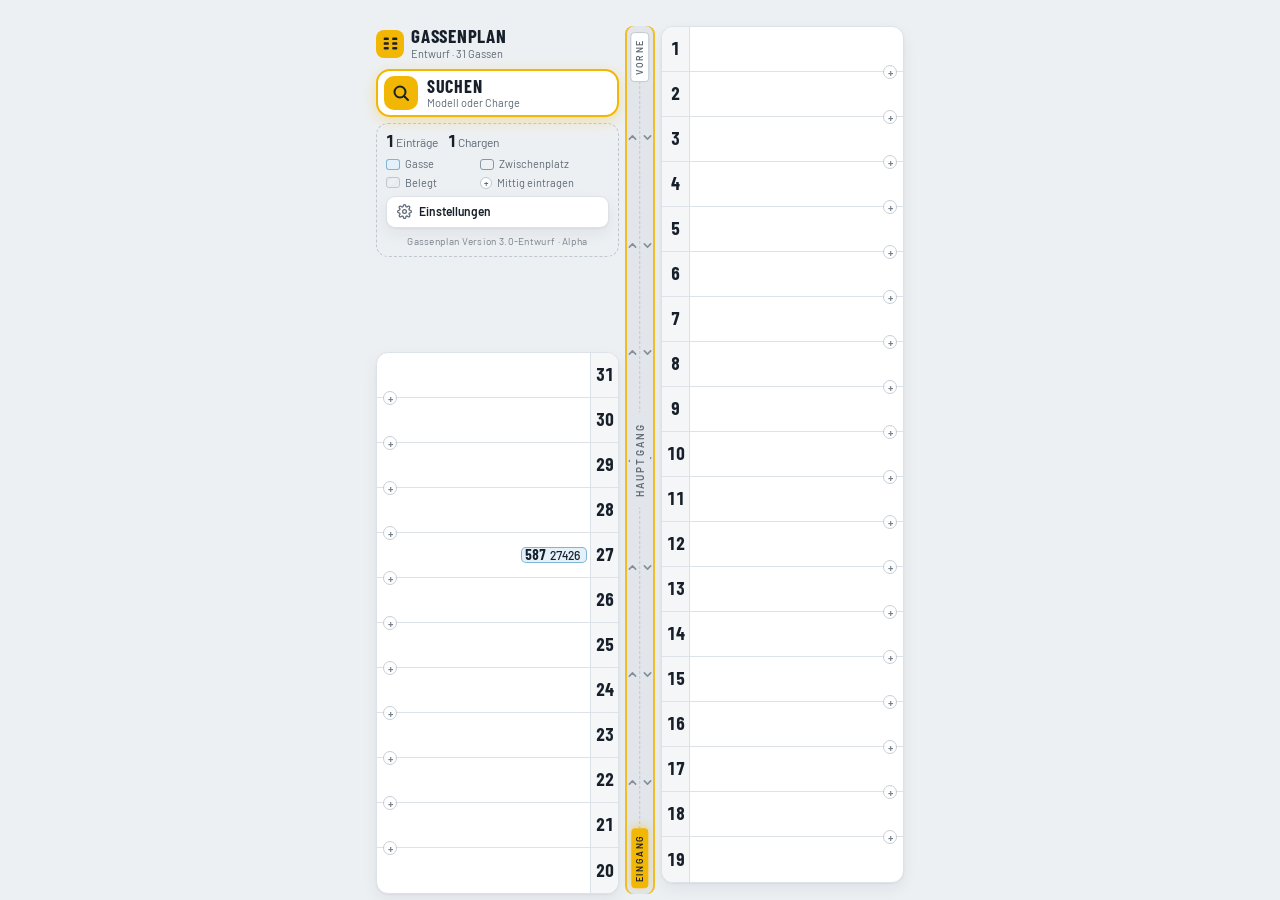
==== entwurf/index.html @ e887c6f7 "Entwurf: große Suchleiste, Einstellungen als Knopf in der Übersicht Co-Authored-By: Claude Opus 5.5 " ====
<!doctype html>
<html lang="de"><head>
<meta charset="utf-8">
<meta name="viewport" content="width=device-width,initial-scale=1,viewport-fit=cover">
<meta name="theme-color" content="#f2b705">
<link rel="manifest" href="manifest.webmanifest">
<link rel="apple-touch-icon" href="icon-180.png">
<link rel="icon" type="image/png" href="icon-192.png">
<meta name="apple-mobile-web-app-capable" content="yes">
<meta name="mobile-web-app-capable" content="yes">
<meta name="apple-mobile-web-app-title" content="Entwurf">
<meta name="apple-mobile-web-app-status-bar-style" content="default">
<style>:root{color-scheme:light;padding-top:env(safe-area-inset-top,0px);padding-bottom:env(safe-area-inset-bottom,0px)}body{margin:0;font:14px/1.4 system-ui,-apple-system,sans-serif}img{max-width:100%}[hidden]{display:none!important}</style>
<title>Gassenplan Entwurf</title>
<style>
@font-face{font-family:'Barlow';font-style:normal;font-weight:400;font-display:swap;src:url([data-uri]) format('woff2');}
@font-face{font-family:'Barlow';font-style:normal;font-weight:500;font-display:swap;src:url([data-uri]) format('woff2');}
@font-face{font-family:'Barlow';font-style:normal;font-weight:600;font-display:swap;src:url([data-uri]) format('woff2');}
@font-face{font-family:'Barlow Condensed';font-style:normal;font-weight:600;font-display:swap;src:url([data-uri]) format('woff2');}
@font-face{font-family:'Barlow Condensed';font-style:normal;font-weight:700;font-display:swap;src:url([data-uri]) format('woff2');}
</style>
<style>
/* Layout: Draufsicht auf die Halle. Vorne oben, hinten (Eingang) unten. Rechts 1–19 von vorne nach hinten,
   links 20–31 von hinten nach vorne, Hauptgang in der Mitte. Feste Kopfleiste mit Live-Status,
   Regale als Karten, Übersicht im freien Bereich vorne links, Details und Einstellungen als Bottom-Sheets. */
:root {
  --bg: #edf0f3;
  --floor: #edf0f3;
  --surface: #ffffff;
  --surface-2: #f4f6f8;
  --line: #dde2e8;
  --line-strong: #bfc7d0;
  --ink: #17202a;
  --muted: #5d6976;
  --mark: #f2b705;
  --mark-ink: #1b2129;
  --mark-soft: #fff4cc;
  --tag: #e8ecf1;
  --aisle: #e2e6eb;
  --seam-bg: #e4f1fa;
  --seam-line: #2f86b8;
  --seam-ink: #ffffff;
  --flash: rgba(47, 134, 184, .16);
  --ok: #2e9d57;
  --danger: #c0392b;
  --scrim: rgba(12, 18, 26, .32);
  --shadow-1: 0 1px 2px rgba(16, 24, 40, .05), 0 6px 16px rgba(16, 24, 40, .06);
  --shadow-2: 0 -12px 40px rgba(16, 24, 40, .18);
  --bar: rgba(255, 255, 255, .86);
  --f-sign: "Barlow Condensed", "Roboto Condensed", "Arial Narrow", system-ui, sans-serif;
  --f-body: "Barlow", system-ui, -apple-system, "Segoe UI", sans-serif;
  --ease: cubic-bezier(.2, .8, .2, 1);
}
@media (prefers-color-scheme: dark) {
  :root:not([data-theme="light"]) {
    --bg: #11151a; --floor: #11151a; --surface: #1b2128; --surface-2: #222a32; --line: #2c343e; --line-strong: #3d4753;
    --ink: #e8ebef; --muted: #9aa5b1; --mark: #f5c22e; --mark-ink: #14181d; --mark-soft: #3a3214;
    --tag: #2a333d; --aisle: #181e24; --seam-bg: #14303e; --seam-line: #4aa3d6; --seam-ink: #0d1820;
    --flash: rgba(74, 163, 214, .22); --ok: #45b86e; --danger: #ef6b5b; --scrim: rgba(0, 0, 0, .5);
    --shadow-1: 0 1px 2px rgba(0, 0, 0, .3), 0 6px 16px rgba(0, 0, 0, .25); --shadow-2: 0 -12px 40px rgba(0, 0, 0, .5);
    --bar: rgba(27, 33, 40, .86); color-scheme: dark;
  }
}
:root[data-theme="dark"] {
  --bg: #11151a; --floor: #11151a; --surface: #1b2128; --surface-2: #222a32; --line: #2c343e; --line-strong: #3d4753;
  --ink: #e8ebef; --muted: #9aa5b1; --mark: #f5c22e; --mark-ink: #14181d; --mark-soft: #3a3214;
  --tag: #2a333d; --aisle: #181e24; --seam-bg: #14303e; --seam-line: #4aa3d6; --seam-ink: #0d1820;
  --flash: rgba(74, 163, 214, .22); --ok: #45b86e; --danger: #ef6b5b; --scrim: rgba(0, 0, 0, .5);
  --shadow-1: 0 1px 2px rgba(0, 0, 0, .3), 0 6px 16px rgba(0, 0, 0, .25); --shadow-2: 0 -12px 40px rgba(0, 0, 0, .5);
  --bar: rgba(27, 33, 40, .86); color-scheme: dark;
}

* { box-sizing: border-box; }
body {
  background: var(--bg);
  color: var(--ink);
  font-family: var(--f-body);
  font-size: 15px;
  -webkit-tap-highlight-color: transparent;
  -webkit-font-smoothing: antialiased;
}
button, input { font: inherit; color: inherit; }
.label {
  font-size: 11px; font-weight: 600; letter-spacing: .1em;
  text-transform: uppercase; color: var(--muted);
}
.hint { margin: 0; color: var(--muted); font-size: 13px; line-height: 1.5; }

/* ---------- Kopfleiste ---------- */
.appbar {
  position: sticky; top: env(safe-area-inset-top, 0px); z-index: 8;
  background: var(--bar);
  -webkit-backdrop-filter: saturate(1.6) blur(14px); backdrop-filter: saturate(1.6) blur(14px);
  border-bottom: 1px solid var(--line);
}
.appbar-in {
  max-width: 560px; margin: 0 auto; padding: 10px 16px;
  display: flex; align-items: center; gap: 10px;
}
.brand { display: flex; align-items: center; gap: 10px; flex: 1; min-width: 0; }
.logo {
  flex: 0 0 auto; width: 34px; height: 34px; border-radius: 9px;
  background: var(--mark); display: grid; place-items: center;
}
.logo svg { display: block; }
.brand h1 {
  margin: 0; font-family: var(--f-sign); font-weight: 700; font-size: 21px;
  letter-spacing: .04em; text-transform: uppercase; line-height: 1;
}
.brand .sub { font-size: 12px; color: var(--muted); margin-top: 2px; }
.syncline {
  display: inline-flex; align-items: center; gap: 6px;
  height: 30px; padding: 0 10px; border-radius: 15px;
  border: 1px solid var(--line); background: var(--surface);
  font-size: 12px; font-weight: 600; color: var(--muted); white-space: nowrap; cursor: pointer;
  max-width: 52vw; overflow: hidden; text-overflow: ellipsis;
}
.syncline::before {
  content: ""; flex: 0 0 auto; width: 8px; height: 8px; border-radius: 50%; background: var(--ok);
  box-shadow: 0 0 0 3px color-mix(in srgb, var(--ok) 22%, transparent);
}
.syncline.bad::before { background: var(--danger); box-shadow: 0 0 0 3px color-mix(in srgb, var(--danger) 22%, transparent); }
.syncline.busy::before { animation: pulse 1s ease-in-out infinite; }
.icon-btn {
  flex: 0 0 auto; width: 38px; height: 38px; border-radius: 19px;
  border: 1px solid var(--line); background: var(--surface);
  display: grid; place-items: center; cursor: pointer;
  transition: background .15s, transform .15s var(--ease);
}
.icon-btn:active { transform: scale(.94); }

/* ---------- Seite ---------- */
.wrap {
  max-width: 560px; margin: 0 auto;
  padding-inline: 16px; padding-block: 14px 48px;
  display: flex; flex-direction: column; gap: 14px;
}
.notice {
  font-size: 13px; color: var(--muted); line-height: 1.45;
  background: var(--surface); border: 1px solid var(--line); border-radius: 12px; padding: 10px 12px;
  box-shadow: var(--shadow-1);
}

/* Suche und Modellfilter */
.finder { display: flex; flex-direction: column; gap: 10px; }
.search {
  display: flex; align-items: center; gap: 10px;
  height: 46px; padding-inline: 14px;
  border: 1px solid var(--line); border-radius: 12px; background: var(--surface);
  box-shadow: var(--shadow-1);
  transition: box-shadow .2s, border-color .2s;
}
.search:focus-within { border-color: var(--mark); box-shadow: 0 0 0 3px color-mix(in srgb, var(--mark) 30%, transparent); }
.search svg { flex: 0 0 auto; color: var(--muted); }
.search input {
  flex: 1; min-width: 0; height: 100%;
  border: 0; background: transparent; outline: none; font-size: 16px;
}
.search input::placeholder { color: var(--muted); }
.search .clear {
  border: 0; background: var(--tag); color: var(--muted); border-radius: 50%;
  width: 24px; height: 24px; cursor: pointer; font-size: 15px; line-height: 1;
}
.chips { display: flex; flex-wrap: wrap; gap: 8px; }
.chips.scroll {
  flex-wrap: nowrap; overflow-x: auto; scrollbar-width: none;
  margin-inline: -16px; padding: 2px 16px 4px; scroll-padding-inline: 16px;
}
.chips.scroll::-webkit-scrollbar { display: none; }
.chip {
  flex: 0 0 auto;
  height: 36px; min-width: 56px; padding-inline: 12px;
  border: 1px solid var(--line); border-radius: 18px; background: var(--surface);
  font-family: var(--f-sign); font-weight: 700; font-size: 17px; letter-spacing: .02em;
  font-variant-numeric: tabular-nums; cursor: pointer;
  transition: background .18s, border-color .18s, color .18s, transform .15s var(--ease);
}
.chip:active { transform: scale(.95); }
.chip[aria-pressed="true"] { background: var(--mark); color: var(--mark-ink); border-color: var(--mark); box-shadow: 0 2px 8px color-mix(in srgb, var(--mark) 45%, transparent); }
.chip.add { font-family: var(--f-body); font-weight: 600; font-size: 14px; color: var(--muted); border-style: dashed; background: transparent; }
.chip:focus-visible, .btn:focus-visible, .g:focus-visible, .icon-btn:focus-visible, .hit:focus-visible, .syncline:focus-visible {
  outline: 2px solid var(--mark); outline-offset: 2px;
}
.newmodel { display: flex; gap: 6px; flex: 0 0 auto; }
.newmodel input {
  width: 110px; height: 36px; padding-inline: 12px;
  border: 1px solid var(--mark); border-radius: 18px; background: var(--surface);
  font-family: var(--f-sign); font-weight: 700; font-size: 17px;
}
.results { display: flex; flex-direction: column; gap: 6px; animation: rise .25s var(--ease) both; }
.results .none { font-size: 14px; color: var(--muted); }
.hit {
  display: flex; align-items: center; gap: 12px; text-align: left;
  min-height: 44px; padding: 6px 12px;
  border: 1px solid var(--line); border-radius: 12px; background: var(--surface); cursor: pointer;
  box-shadow: var(--shadow-1);
}
.hit b {
  flex: 0 0 auto; min-width: 38px; text-align: center; border-radius: 6px; padding: 3px 6px;
  background: var(--mark); color: var(--mark-ink);
  font-family: var(--f-sign); font-size: 18px; font-variant-numeric: tabular-nums;
}
.hit b.half { background: var(--seam-line); color: var(--seam-ink); }
.hit span { min-width: 0; font-size: 14px; overflow-wrap: anywhere; }

/* Hallen-Enden */
.end {
  display: flex; align-items: center; justify-content: center; gap: 10px;
  font-family: var(--f-sign); font-weight: 600; font-size: 13px;
  letter-spacing: .16em; text-transform: uppercase; color: var(--muted);
}
.end::before, .end::after { content: ""; flex: 1; height: 1px; background: var(--line-strong); }
.end .pill {
  display: inline-flex; align-items: center; gap: 6px;
  padding: 4px 12px; border-radius: 999px; border: 1px solid var(--line-strong);
}
.end .door {
  display: inline-flex; align-items: center; gap: 7px;
  color: var(--mark-ink); background: var(--mark);
  padding: 5px 14px; border-radius: 999px; letter-spacing: .14em;
  box-shadow: 0 3px 10px color-mix(in srgb, var(--mark) 40%, transparent);
}

/* ---------- Hallenboden ---------- */
.floor {
  display: grid;
  grid-template-columns: 1fr 30px 1fr;
  grid-template-rows: auto 1fr;
  column-gap: 6px;
  row-gap: 8px;
}
.side-label { font-size: 11px; font-weight: 600; letter-spacing: .1em; text-transform: uppercase; color: var(--muted); padding-inline: 2px; }
.side-label.r { text-align: right; grid-column: 3; }
.side { display: flex; flex-direction: column; min-width: 0; }
.side.left { grid-column: 1; grid-row: 2; }
.side.right { grid-column: 3; grid-row: 2; }
.side.left .rack { margin-top: auto; }

/* Regal: Gassen liegen direkt aneinander */
.rack {
  display: flex; flex-direction: column; min-width: 0;
  background: var(--surface); border: 1px solid var(--line); border-radius: 12px;
  box-shadow: var(--shadow-1);
}

/* Übersicht im freien Bereich vorne links */
.legend {
  display: flex; flex-direction: column; gap: 10px;
  padding: 12px; margin-bottom: 10px;
  border: 1px dashed var(--line-strong); border-radius: 12px;
  color: var(--muted); font-size: 12px;
}
.legend .stats { display: grid; grid-template-columns: 1fr 1fr; gap: 8px; }
.legend .stats div {
  background: var(--surface); border-radius: 10px; padding: 8px 10px; box-shadow: var(--shadow-1);
  display: flex; flex-direction: column; gap: 1px;
}
.legend .stats b { font-family: var(--f-sign); font-size: 24px; line-height: 1; color: var(--ink); font-variant-numeric: tabular-nums; }
.legend ul { list-style: none; margin: 0; padding: 0; display: flex; flex-direction: column; gap: 6px; }
.legend li { display: flex; align-items: center; gap: 8px; line-height: 1.25; }
.legend .k { flex: 0 0 auto; width: 18px; height: 14px; border-radius: 3px; display: grid; place-items: center; font-style: normal; }
.legend .k-gasse { background: var(--surface-2); border: 1px solid var(--line-strong); }
.legend .k-half { background: var(--seam-bg); border: 1px solid var(--seam-line); }
.legend .k-plus { width: 14px; border-radius: 50%; border: 1px solid var(--line-strong); background: var(--surface); font-size: 10px; font-weight: 700; }
.legend p { margin: 0; line-height: 1.4; }

/* Gasse */
.g {
  flex: 0 0 auto;
  display: flex;
  align-items: stretch;
  padding: 0; margin: 0;
  border: 0;
  background: transparent;
  cursor: pointer;
  text-align: left;
  transition: opacity .25s, background-color .2s, box-shadow .2s;
}
.rack > .g { border-bottom: 1px solid var(--line); height: var(--row, 44px); position: relative; }
.rack > .g:last-child { border-bottom: 0; }
.rack > .g:first-child, .rack > .g:first-child .plate { border-top-left-radius: 11px; border-top-right-radius: 11px; }
.rack > .g:last-child, .rack > .g:last-child .plate { border-bottom-left-radius: 11px; border-bottom-right-radius: 11px; }
.side.right .rack > .g .plate { border-top-right-radius: 0 !important; border-bottom-right-radius: 0 !important; }
.side.left .rack > .g .plate { border-top-left-radius: 0 !important; border-bottom-left-radius: 0 !important; }
.rack > .g:active { background: var(--surface-2); }
.side.left .g { flex-direction: row-reverse; }
.g .plate {
  flex: 0 0 28px;
  display: grid; place-items: center;
  font-family: var(--f-sign); font-weight: 700; font-size: 18px;
  font-variant-numeric: tabular-nums; color: var(--ink);
  background: var(--surface-2);
  border-right: 1px solid var(--line);
  transition: background-color .2s, color .2s;
}
.side.left .g .plate { border-right: 0; border-left: 1px solid var(--line); }
.g .bays {
  flex: 1; min-width: 0;
  display: flex; flex-direction: column; justify-content: center;
  padding: var(--pt, 7px) 3px var(--pb, 7px);
}
.g .stack { display: flex; flex-direction: column; align-items: flex-start; gap: 2px; min-width: 0; max-width: 100%; }
.side.left .g .stack { align-items: flex-end; }
.g .t {
  display: block; max-width: 100%; white-space: normal;
  text-align: left; line-height: 16px;
  background: var(--tag); padding: 0 4px; border-radius: 5px;
}
.g .t b { font-family: var(--f-sign); font-weight: 700; font-size: 14px; font-variant-numeric: tabular-nums; margin-right: 4px; white-space: nowrap; display: inline-block; letter-spacing: .01em; }
.g .t .ch { display: inline-block; font-size: 12px; font-weight: 500; white-space: nowrap; margin-right: 3px; font-variant-numeric: tabular-nums; }
.g .t .ch:not(:last-child)::after { content: ","; }
.g .t .ch.none { color: var(--muted); font-style: italic; }
/* „Belegt“: Platz ist besetzt, ohne Modell und Charge */
.g .t.belegt, .g.half:not(.free) .t.belegt, .chip.belegt, .k-belegt {
  background: repeating-linear-gradient(135deg, var(--tag) 0 4px, transparent 4px 8px);
  border: 1px solid var(--line-strong);
}
.g .t.belegt, .g.half:not(.free) .t.belegt {
  font-family: var(--f-sign); font-weight: 700; font-size: 13px; letter-spacing: .08em; text-transform: uppercase;
  color: var(--muted); padding: 0 6px; border-radius: 5px;
}
.chip.belegt { font-family: var(--f-body); font-size: 14px; font-weight: 700; letter-spacing: .04em; color: var(--muted); }
.chip.belegt[aria-pressed="true"] { background: var(--mark); color: var(--mark-ink); border-color: var(--mark); }
.model.belegt .nr { color: var(--muted); letter-spacing: .04em; }

/* Zwischenplatz: sitzt genau auf der Grenze zweier Gassen */
.seam { position: relative; flex: 0 0 0; height: 0; z-index: 3; }
.g.half {
  position: absolute; top: 0; transform: translateY(-50%);
  min-height: 0; margin: 0;
}
.g.half .plate {
  flex: 0 0 auto; border: 0 !important; padding: 0 5px; background: transparent;
  font-family: var(--f-body); font-size: 11px; font-weight: 600; letter-spacing: .02em; color: var(--muted);
}
/* freier Zwischenplatz: dezenter Punkt am Rand */
.g.half.free {
  width: 14px; height: 14px; border-radius: 50%;
  display: grid; place-items: center;
  border: 1px solid var(--line-strong); background: var(--surface);
  opacity: .85;
}
.side.right .g.half.free { right: 6px; }
.side.left .g.half.free { left: 6px; }
.g.half.free::before { content: ""; position: absolute; inset: -8px -12px; }
.g.half.free::after { content: "+"; font-size: 11px; line-height: 1; font-weight: 700; color: var(--muted); }
.g.half.free > * { display: none; }
.g.half.free:active { transform: translateY(-50%) scale(.85); }
/* belegter Zwischenplatz: blaue Leiste im Bereich der Modelle, Schild am äußeren Ende */
.g.half:not(.free) {
  height: auto; min-height: 16px; border-radius: 5px;
  border: 1px solid var(--seam-line); background: var(--seam-bg);
  box-shadow: 0 2px 6px color-mix(in srgb, var(--seam-line) 22%, transparent);
}
.side.right .g.half:not(.free) { left: 31px; right: 3px; flex-direction: row-reverse; }
.side.left .g.half:not(.free) { left: 3px; right: 31px; flex-direction: row; }
.g.half:not(.free) .plate {
  align-self: center; height: 14px; line-height: 14px; margin: 0 2px; padding: 0 4px; border-radius: 3px;
  background: var(--seam-line); color: var(--seam-ink); font-size: 11px; font-weight: 700;
}
.g.half:not(.free) .bays { justify-content: center; padding: 0 3px; }
.g.half:not(.free) .t { background: transparent; padding: 0; line-height: 14px; }

/* Auswahl, Suche */
.rack > .g[aria-pressed="true"] { z-index: 2; box-shadow: inset 0 0 0 2px var(--mark); background: var(--mark-soft); }
.g[aria-pressed="true"] .plate { background: var(--mark); color: var(--mark-ink); }
.g.half[aria-pressed="true"] { border-color: var(--mark); box-shadow: 0 0 0 2px var(--mark); }
.floor.filtering .rack > .g:not(.match), .floor.filtering .g.half:not(.match) { opacity: .3; }
.rack > .g.match .plate { background: var(--mark-soft); }
.g.half.match { border-color: var(--mark); }
.g .t.hl { box-shadow: inset 0 0 0 1.5px var(--mark); }
.g .t .ch.hl { background: var(--mark); color: var(--mark-ink); border-radius: 3px; padding-inline: 2px; }

/* Hauptgang */
.corridor {
  grid-column: 2; grid-row: 1 / span 2;
  position: relative;
  display: grid;
  grid-template-columns: 1fr 1fr;
  background: var(--aisle);
  border-radius: 8px;
  box-shadow: inset 2px 0 0 color-mix(in srgb, var(--mark) 85%, transparent), inset -2px 0 0 color-mix(in srgb, var(--mark) 85%, transparent);
  padding-block: 10px;
}
.corridor::before {
  content: ""; position: absolute; left: 50%; top: 10px; bottom: 10px;
  border-left: 1.5px dashed var(--line-strong); transform: translateX(-.75px);
}
.lane { display: flex; flex-direction: column; justify-content: space-around; align-items: center; }
.lane svg { width: 11px; height: 11px; color: var(--muted); opacity: .7; }
.corridor .name {
  position: absolute; left: 50%; top: 50%;
  transform: translate(-50%, -50%) rotate(-90deg);
  white-space: nowrap;
  font-size: 10px; font-weight: 600; letter-spacing: .22em; text-transform: uppercase;
  color: var(--muted); background: var(--aisle); padding: 3px 10px;
}

/* ---------- Bottom-Sheets ---------- */
.scrim {
  position: fixed; inset: 0; z-index: 9; background: var(--scrim);
  opacity: 0; transition: opacity .28s ease;
}
.scrim.show { opacity: 1; }
.sheet {
  position: fixed; left: 0; right: 0; bottom: 0;
  z-index: 10;
  max-height: 82vh; max-height: 82dvh;
  display: flex; flex-direction: column;
  background: var(--surface);
  border-radius: 20px 20px 0 0;
  box-shadow: var(--shadow-2);
  transform: translateY(105%);
  transition: transform .34s var(--ease);
}
.sheet.show { transform: none; }
.handle { width: 38px; height: 5px; border-radius: 3px; background: var(--line-strong); margin: 8px auto 0; flex: 0 0 auto; }
.sheet-in {
  width: 100%; max-width: 560px; margin: 0 auto; min-height: 0;
  display: flex; flex-direction: column;
}
.sheet-head { display: flex; align-items: center; gap: 14px; padding: 10px 16px 12px; }
.sheet-num {
  flex: 0 0 auto; min-width: 58px; height: 58px; padding-inline: 10px;
  display: grid; place-items: center; border-radius: 14px;
  background: var(--mark); color: var(--mark-ink);
  font-family: var(--f-sign); font-weight: 700; font-size: 34px;
  font-variant-numeric: tabular-nums;
  box-shadow: 0 4px 14px color-mix(in srgb, var(--mark) 40%, transparent);
}
.sheet-num.half { background: var(--seam-line); color: var(--seam-ink); font-size: 26px; box-shadow: 0 4px 14px color-mix(in srgb, var(--seam-line) 35%, transparent); }
.sheet-title { flex: 1; min-width: 0; }
.sheet-title h2 {
  margin: 3px 0 0; font-family: var(--f-sign); font-weight: 700;
  font-size: 23px; line-height: 1.1; text-wrap: balance; letter-spacing: .01em;
}
.sheet-body {
  flex: 1; min-height: 0; overflow-y: auto; overscroll-behavior: contain;
  padding: 2px 16px 14px; display: flex; flex-direction: column; gap: 12px;
}
.sheet-foot {
  padding: 10px 16px calc(14px + env(safe-area-inset-bottom, 0px));
  border-top: 1px solid var(--line);
  display: grid; grid-template-columns: 1fr 1fr; gap: 8px;
}
.empty {
  border: 1px dashed var(--line-strong); border-radius: 12px;
  padding: 14px; color: var(--muted); font-size: 14px; line-height: 1.45; text-align: center;
}
.model {
  background: var(--surface-2); border-radius: 14px; padding: 12px;
  display: flex; flex-direction: column; gap: 10px;
  animation: rise .3s var(--ease) both;
}
.model-head { display: flex; align-items: center; justify-content: space-between; gap: 8px; }
.model-head .nr { font-family: var(--f-sign); font-weight: 700; font-size: 26px; line-height: 1; font-variant-numeric: tabular-nums; }
.model-head .nr small { font-family: var(--f-body); font-weight: 600; font-size: 11px; letter-spacing: .1em; text-transform: uppercase; color: var(--muted); margin-right: 6px; }
.linkbtn {
  border: 0; background: transparent; color: var(--muted); cursor: pointer;
  font-size: 13px; font-weight: 600; padding: 6px 4px;
  transition: color .15s;
}
.linkbtn.armed { color: var(--danger); }
.chargen { display: flex; flex-wrap: wrap; gap: 6px; }
.charge {
  display: inline-flex; align-items: center; gap: 6px;
  min-height: 34px; padding: 4px 12px; border-radius: 9px;
  border: 1px solid var(--line); background: var(--surface);
  font-size: 15px; font-weight: 600; cursor: pointer; overflow-wrap: anywhere; text-align: left;
  font-variant-numeric: tabular-nums;
  transition: border-color .15s, color .15s, background .15s;
}
.charge.armed { border-color: var(--danger); color: var(--danger); background: color-mix(in srgb, var(--danger) 8%, var(--surface)); }
.chargen .none { font-size: 13px; color: var(--muted); }
.addrow { display: flex; gap: 6px; }
.addrow input {
  flex: 1; min-width: 0; height: 42px; padding-inline: 12px;
  border: 1px solid var(--line); border-radius: 10px; background: var(--surface); font-size: 16px;
  transition: border-color .15s, box-shadow .15s;
}
.addrow input:focus { outline: none; border-color: var(--mark); box-shadow: 0 0 0 3px color-mix(in srgb, var(--mark) 30%, transparent); }
.btn {
  height: 42px; padding-inline: 16px; border-radius: 10px;
  border: 1px solid var(--line); background: var(--surface-2);
  font-weight: 600; font-size: 15px; cursor: pointer;
  display: inline-flex; align-items: center; justify-content: center; gap: 6px;
  transition: transform .15s var(--ease), background .15s, box-shadow .15s;
}
.btn:active { transform: scale(.97); }
.btn.primary { background: var(--mark); color: var(--mark-ink); border-color: var(--mark); box-shadow: 0 2px 8px color-mix(in srgb, var(--mark) 35%, transparent); }
.btn:disabled { opacity: .4; cursor: default; transform: none; }
.btn b { font-family: var(--f-sign); font-size: 19px; font-variant-numeric: tabular-nums; }
.place { display: flex; flex-direction: column; gap: 8px; }
.place .chip { font-size: 16px; }
.help { display: flex; flex-direction: column; gap: 8px; }
.help ul { margin: 0; padding-left: 18px; color: var(--muted); font-size: 14px; line-height: 1.5; }

.toast {
  position: fixed; left: 50%; top: calc(66px + env(safe-area-inset-top, 0px)); z-index: 20;
  transform: translateX(-50%); max-width: calc(100% - 32px);
  background: var(--ink); color: var(--bg); padding: 9px 16px; border-radius: 12px; font-size: 14px; font-weight: 500;
  box-shadow: 0 8px 24px rgba(0, 0, 0, .25);
  animation: drop .3s var(--ease) both;
}

/* ---------- Startbild mit Version ---------- */
.splash {
  position: fixed; inset: 0; z-index: 50;
  display: grid; place-items: center; align-content: center; gap: 14px;
  background: var(--bg);
  animation: splash-out .5s ease 1.3s forwards;
  pointer-events: none;
}
.splash .logo { width: 64px; height: 64px; border-radius: 18px; box-shadow: 0 8px 24px color-mix(in srgb, var(--mark) 45%, transparent); animation: rise .6s var(--ease) both; }
.splash .logo svg { width: 36px; height: 36px; }
.splash .name { font-family: var(--f-sign); font-weight: 700; font-size: 30px; letter-spacing: .08em; text-transform: uppercase; animation: rise .6s var(--ease) .1s both; }
.splash .ver { font-size: 12px; font-weight: 600; letter-spacing: .08em; color: var(--muted); animation: fade .6s ease .3s both; }
.splash .ver b { color: var(--seam-line); }
.splash .dev { margin-top: 18px; font-size: 12px; color: var(--muted); letter-spacing: .04em; animation: fade .6s ease .45s both; }
@keyframes splash-out { to { opacity: 0; visibility: hidden; } }
.version { text-align: center; font-size: 11px; color: var(--muted); opacity: .75; letter-spacing: .04em; }

/* ---------- Was ist neu ---------- */
.news {
  position: fixed; inset: 0; z-index: 40;
  display: grid; place-items: center; padding: 20px 16px calc(20px + env(safe-area-inset-bottom, 0px));
  background: var(--scrim);
  animation: fade .3s ease both;
}
.news-card {
  position: relative; width: 100%; max-width: 420px; max-height: 100%; overflow-y: auto;
  background: var(--surface); border-radius: 20px; box-shadow: var(--shadow-2);
  padding: 20px 18px 18px; display: flex; flex-direction: column; gap: 14px;
  animation: rise .45s var(--ease) .05s both;
}
.news-card .icon-btn { position: absolute; top: 12px; right: 12px; }
.news-head { display: flex; align-items: center; gap: 12px; padding-right: 44px; }
.news-head .logo { width: 44px; height: 44px; border-radius: 12px; }
.news-head h2 { margin: 2px 0 0; font-family: var(--f-sign); font-weight: 700; font-size: 26px; line-height: 1; letter-spacing: .02em; }
.news-head .from { font-size: 13px; color: var(--muted); margin-top: 4px; }
.news ul { list-style: none; margin: 0; padding: 0; display: flex; flex-direction: column; gap: 10px; }
.news li { display: grid; grid-template-columns: 26px 1fr; gap: 10px; align-items: start; font-size: 15px; line-height: 1.45; }
.news li::before {
  content: "✓"; width: 26px; height: 26px; border-radius: 8px; display: grid; place-items: center;
  background: var(--mark-soft); color: var(--ink); font-weight: 700; font-size: 14px;
}
.news li b { display: block; font-weight: 600; }
.news li span { color: var(--muted); font-size: 14px; }
.news .btn { width: 100%; }

/* ---------- Entwurf: alles auf einer Bildschirmseite ---------- */
html { height: 100%; box-sizing: border-box; }
body { height: 100%; overflow: hidden; display: flex; flex-direction: column; overscroll-behavior: none; }
/* Kopfleiste sitzt in der freien Ecke links oben (dort ist links neben Gasse 1–7 Platz) */
.appbar.corner { position: static; background: none; -webkit-backdrop-filter: none; backdrop-filter: none; border: 0; flex: 0 0 auto; margin-bottom: 6px; }
.corner .appbar-in {
  padding: 0; display: grid; grid-template-columns: minmax(0, 1fr); align-items: center; gap: 8px 6px;
  grid-template-areas: "brand" "search";
}
.corner .brand { grid-area: brand; gap: 7px; min-width: 0; }
.corner .brand .logo { width: 28px; height: 28px; border-radius: 8px; }
.corner .brand .logo svg { width: 17px; height: 17px; }
.corner .brand h1 { font-size: 19px; }
.corner .brand .sub { font-size: 11px; margin-top: 1px; }
.bar-tools { display: contents; }
.corner .filter-pill, .corner .syncline { grid-column: 1 / -1; }
/* Suche: kräftige Leiste über die ganze Spalte */
.search-btn {
  grid-area: search; min-width: 0; height: 48px; padding: 0 12px 0 6px; border-radius: 14px; cursor: pointer;
  display: flex; align-items: center; gap: 9px; text-align: left;
  border: 2px solid var(--mark); background: var(--surface); color: var(--ink); font: inherit;
  box-shadow: 0 4px 14px color-mix(in srgb, var(--mark) 30%, transparent);
  transition: transform .15s var(--ease), box-shadow .15s;
}
.search-btn:active { transform: scale(.97); box-shadow: 0 1px 4px color-mix(in srgb, var(--mark) 30%, transparent); }
.search-btn .ico { flex: 0 0 auto; width: 34px; height: 34px; border-radius: 10px; background: var(--mark); color: var(--mark-ink); display: grid; place-items: center; }
.search-btn .lbl { display: flex; flex-direction: column; min-width: 0; line-height: 1.1; }
.search-btn .lbl b { font-family: var(--f-sign); font-weight: 700; font-size: 18px; letter-spacing: .04em; text-transform: uppercase; }
.search-btn .lbl small { font-size: 11px; color: var(--muted); white-space: nowrap; overflow: hidden; text-overflow: ellipsis; }
.set-btn {
  display: flex; align-items: center; gap: 7px; width: 100%; height: 32px; padding: 0 10px; border-radius: 9px; cursor: pointer;
  border: 1px solid var(--line); background: var(--surface); color: var(--ink); font: inherit; font-size: 12px; font-weight: 600;
  box-shadow: var(--shadow-1); transition: transform .15s var(--ease);
}
.set-btn:active { transform: scale(.97); }
.set-btn svg { flex: 0 0 auto; color: var(--muted); }
.corner .syncline { height: 26px; padding: 0 9px; font-size: 11px; max-width: none; align-self: flex-start; }
.filter-pill {
  height: 28px; padding: 0 10px; border-radius: 14px; border: 0; cursor: pointer;
  background: var(--mark); color: var(--mark-ink); font-family: var(--f-sign); font-weight: 700; font-size: 15px;
  white-space: normal; text-align: left; line-height: 1.15; padding-block: 5px; height: auto; min-height: 28px;
  animation: pop .35s var(--ease) both;
}
/* oben Abstand: iOS zeichnet unter der Statusleiste einen Unschärfe-Streifen */
.wrap { flex: 1 1 auto; min-height: 0; width: 100%; padding-block: 26px 6px; gap: 0; }
.floor {
  flex: 1 1 auto; min-height: 0; grid-template-rows: 1fr;
  transform: translateY(var(--shift, 0px)) scale(var(--fit, 1)); transform-origin: top center;
  transition: transform .35s var(--ease);
}
.side.left, .side.right, .corridor { grid-row: 1; min-height: 0; }
.legend { flex: 0 1 auto; min-height: 0; overflow: hidden; gap: 6px; padding: 8px 9px; margin-bottom: 8px; font-size: 11px; }
.legend .stats { display: flex; gap: 10px; }
.legend .stats div { display: block; padding: 0; background: none; box-shadow: none; font-size: 12px; }
.legend .stats b { font-size: 17px; }
.legend ul { display: grid; grid-template-columns: auto auto; gap: 5px 8px; }
.legend li { gap: 5px; }
.legend .k { width: 14px; height: 11px; }
.legend .k-plus { width: 12px; height: 12px; font-size: 9px; }
.legend .version { font-size: 10px; letter-spacing: .03em; opacity: .8; }
/* Vorne und Eingang als Kappen am Hauptgang statt eigener Zeilen */
.corridor { padding-block: 58px; }
.corridor .cap {
  position: absolute; left: 50%; transform: translateX(-50%) rotate(180deg); writing-mode: vertical-rl;
  font-size: 9px; font-weight: 700; letter-spacing: .18em; text-transform: uppercase; white-space: nowrap;
  padding: 6px 2px; border-radius: 4px;
}
.corridor .cap-top { top: 6px; color: var(--muted); border: 1px solid var(--line-strong); background: var(--surface); }
.corridor .cap-door { bottom: 6px; color: var(--mark-ink); background: var(--mark); box-shadow: 0 2px 8px color-mix(in srgb, var(--mark) 45%, transparent); }
/* kompaktere Einträge, damit 19 Gassen auf den Bildschirm passen */
.g .t { line-height: 15px; }
.g.half:not(.free) { min-height: 15px; }
.g.half:not(.free) .t { line-height: 13px; }
/* Farben: normale Einträge blau, Zwischenplätze grau */
:root { --half-bg: #eef1f4; --half-line: #8b97a4; --half-ink: #ffffff; }
@media (prefers-color-scheme: dark) { :root:not([data-theme="light"]) { --half-bg: #262e37; --half-line: #75818f; --half-ink: #11151a; } }
:root[data-theme="dark"] { --half-bg: #262e37; --half-line: #75818f; --half-ink: #11151a; }
.rack > .g .t:not(.belegt) { background: var(--seam-bg); box-shadow: inset 0 0 0 1px color-mix(in srgb, var(--seam-line) 55%, transparent); }
.rack > .g .t.hl { box-shadow: inset 0 0 0 1.5px var(--mark); }
.g.half:not(.free) { border-color: var(--half-line); background: var(--half-bg); box-shadow: 0 2px 6px rgba(16, 24, 40, .12); }
.g.half:not(.free) .plate { background: var(--half-line); color: var(--half-ink); }
.g.half[aria-pressed="true"] { border-color: var(--mark); box-shadow: 0 0 0 2px var(--mark); }
.g.half[aria-pressed="true"] .plate { background: var(--mark); color: var(--mark-ink); }
.legend .k-half { background: var(--half-bg); border-color: var(--half-line); }
.legend .k-gasse { background: var(--seam-bg); border-color: color-mix(in srgb, var(--seam-line) 55%, transparent); }
.hit b.half, .sheet-num.half { background: var(--half-line); color: var(--half-ink); box-shadow: none; }
/* Suche als Ausklapp-Feld unter der Kopfleiste */
.search-scrim { position: fixed; inset: 0; z-index: 7; background: var(--scrim); animation: fade .25s ease both; }
.search-panel {
  position: fixed; left: 0; right: 0; top: 0; padding-top: env(safe-area-inset-top, 0px); z-index: 8;
  background: var(--surface); border-bottom: 1px solid var(--line); box-shadow: 0 14px 30px rgba(16, 24, 40, .14);
  max-height: 72vh; max-height: 72dvh; overflow-y: auto; overscroll-behavior: contain;
  animation: drop-panel .3s var(--ease) both;
}
@keyframes drop-panel { from { opacity: 0; transform: translateY(-12px); } }
.search-panel-in { max-width: 560px; margin: 0 auto; padding: 12px 16px 14px; display: flex; flex-direction: column; gap: 10px; }
.search-panel .finder { gap: 10px; }
.search-panel #search-done { align-self: stretch; }

/* ---------- Bewegung ---------- */
@keyframes rise { from { opacity: 0; transform: translateY(8px); } }
@keyframes fade { from { opacity: 0; } }
@keyframes drop { from { opacity: 0; transform: translate(-50%, -10px); } }
@keyframes pop { 0% { transform: scale(.7); opacity: 0; } 60% { transform: scale(1.06); opacity: 1; } 100% { transform: none; } }
@keyframes flash { from { background-color: var(--flash); } }
@keyframes glow { from { box-shadow: 0 0 0 6px color-mix(in srgb, var(--seam-line) 40%, transparent); } }
@keyframes pulse { 50% { transform: scale(.6); opacity: .5; } }
body.intro .rack > .g { animation: rise .45s var(--ease) both; animation-delay: calc(var(--i, 0) * 18ms); }
body.intro .seam > .g, body.intro .legend { animation: fade .5s ease both; animation-delay: .25s; }
.g .t.pop { animation: pop .45s var(--ease) both; }
.rack > .g.flash { animation: flash 1.4s ease-out; }
.g.half.flash { animation: glow 1.4s ease-out; }

.offline, .sync { display: flex; flex-direction: column; gap: 8px; background: var(--surface-2); border-radius: 14px; padding: 12px; }
.offline p, .sync p { margin: 0; }
.offline #stand, .sync #sync-status { font-size: 14px; line-height: 1.45; }
.sync .row { display: flex; flex-wrap: wrap; align-items: center; gap: 8px; }
.notice .row { display: flex; flex-wrap: wrap; gap: 6px; margin-top: 8px; }
.admin { display: flex; flex-direction: column; gap: 8px; background: var(--surface-2); border-radius: 14px; padding: 12px; }
.admin p { margin: 0; font-size: 14px; line-height: 1.45; }
.admin .row { display: flex; flex-wrap: wrap; gap: 12px; }
.admin-form { display: flex; flex-direction: column; gap: 6px; }
.admin-form input, .admin-change input { height: 42px; padding-inline: 12px; border: 1px solid var(--line); border-radius: 10px; background: var(--surface); font-size: 16px; min-width: 0; }
.admin-form input:focus, .admin-change input:focus { outline: none; border-color: var(--mark); box-shadow: 0 0 0 3px color-mix(in srgb, var(--mark) 30%, transparent); }
#admin-view { display: flex; flex-direction: column; gap: 8px; }
#admin-view[hidden] { display: none; }
.log { display: flex; flex-direction: column; background: var(--surface); border-radius: 10px; border: 1px solid var(--line); max-height: 46vh; overflow-y: auto; }
.log-day { position: sticky; top: 0; background: var(--surface-2); font-size: 11px; font-weight: 700; letter-spacing: .08em; text-transform: uppercase; color: var(--muted); padding: 6px 10px; border-bottom: 1px solid var(--line); }
.log-row { display: grid; grid-template-columns: 44px 1fr; gap: 8px; padding: 7px 10px; border-bottom: 1px solid var(--line); font-size: 14px; line-height: 1.35; }
.log-row:last-child { border-bottom: 0; }
.log-row time { color: var(--muted); font-variant-numeric: tabular-nums; font-size: 13px; }
#admin-versions .log-row { grid-template-columns: 84px 1fr; }
.admin-change summary { cursor: pointer; font-size: 13px; font-weight: 600; color: var(--muted); padding: 4px 0; }
.admin-change .addrow { margin-top: 6px; }

@media (prefers-reduced-motion: reduce) {
  *, *::before, *::after { animation: none !important; transition: none !important; }
  .splash { display: none; }
}
</style>

</head><body><div class="splash" id="splash" aria-hidden="true">
  <span class="logo">
    <svg width="20" height="20" viewBox="0 0 20 20"><g fill="#1b2129"><rect x="2" y="3" width="6" height="3" rx="1"></rect><rect x="2" y="8.5" width="6" height="3" rx="1"></rect><rect x="2" y="14" width="6" height="3" rx="1"></rect><rect x="12" y="3" width="6" height="3" rx="1"></rect><rect x="12" y="8.5" width="6" height="3" rx="1"></rect><rect x="12" y="14" width="6" height="3" rx="1"></rect></g></svg>
  </span>
  <div class="name">Gassenplan</div>
  <div class="ver"><span class="app-version">Version 2.7</span> · <b>Alpha</b></div>
  <div class="dev">Entwickelt von Kadir Atak</div>
</div>

<script type="application/json" id="seed">{"stamp":1791780392802,"models":{"587":{"nr":"587","pos":7},"588":{"nr":"588","pos":8},"793":{"nr":"793","pos":3},"794":{"nr":"794","pos":4},"854":{"nr":"854","pos":1},"855":{"nr":"855","pos":2},"091":{"nr":"091","pos":5},"092":{"nr":"092","pos":6}},"belegung":{"g27_587":{"gasse":27,"modell":"587","chargen":["27426"],"ts":1791780392802}}}</script>


<div class="wrap">
  <div class="notice" id="notice" hidden=""></div>


  <!--plan--><div class="floor" id="floor" data-fit="1.000" style="--row: 42px; --fit: 1.000;">
    <div class="corridor" aria-hidden="true">
      <div class="lane" id="lane-l"><svg viewBox="0 0 14 14" fill="none" stroke="currentColor" stroke-width="2" stroke-linecap="round" stroke-linejoin="round"><path d="M3 9l4-4 4 4"></path></svg><svg viewBox="0 0 14 14" fill="none" stroke="currentColor" stroke-width="2" stroke-linecap="round" stroke-linejoin="round"><path d="M3 9l4-4 4 4"></path></svg><svg viewBox="0 0 14 14" fill="none" stroke="currentColor" stroke-width="2" stroke-linecap="round" stroke-linejoin="round"><path d="M3 9l4-4 4 4"></path></svg><svg viewBox="0 0 14 14" fill="none" stroke="currentColor" stroke-width="2" stroke-linecap="round" stroke-linejoin="round"><path d="M3 9l4-4 4 4"></path></svg><svg viewBox="0 0 14 14" fill="none" stroke="currentColor" stroke-width="2" stroke-linecap="round" stroke-linejoin="round"><path d="M3 9l4-4 4 4"></path></svg><svg viewBox="0 0 14 14" fill="none" stroke="currentColor" stroke-width="2" stroke-linecap="round" stroke-linejoin="round"><path d="M3 9l4-4 4 4"></path></svg><svg viewBox="0 0 14 14" fill="none" stroke="currentColor" stroke-width="2" stroke-linecap="round" stroke-linejoin="round"><path d="M3 9l4-4 4 4"></path></svg></div>
      <div class="lane" id="lane-r"><svg viewBox="0 0 14 14" fill="none" stroke="currentColor" stroke-width="2" stroke-linecap="round" stroke-linejoin="round"><path d="M3 5l4 4 4-4"></path></svg><svg viewBox="0 0 14 14" fill="none" stroke="currentColor" stroke-width="2" stroke-linecap="round" stroke-linejoin="round"><path d="M3 5l4 4 4-4"></path></svg><svg viewBox="0 0 14 14" fill="none" stroke="currentColor" stroke-width="2" stroke-linecap="round" stroke-linejoin="round"><path d="M3 5l4 4 4-4"></path></svg><svg viewBox="0 0 14 14" fill="none" stroke="currentColor" stroke-width="2" stroke-linecap="round" stroke-linejoin="round"><path d="M3 5l4 4 4-4"></path></svg><svg viewBox="0 0 14 14" fill="none" stroke="currentColor" stroke-width="2" stroke-linecap="round" stroke-linejoin="round"><path d="M3 5l4 4 4-4"></path></svg><svg viewBox="0 0 14 14" fill="none" stroke="currentColor" stroke-width="2" stroke-linecap="round" stroke-linejoin="round"><path d="M3 5l4 4 4-4"></path></svg><svg viewBox="0 0 14 14" fill="none" stroke="currentColor" stroke-width="2" stroke-linecap="round" stroke-linejoin="round"><path d="M3 5l4 4 4-4"></path></svg></div>
      <span class="name">Hauptgang</span>
      <span class="cap cap-top">Vorne</span>
      <span class="cap cap-door">Eingang</span>
    </div>
    <div class="side left">
      <header class="appbar corner">
        <div class="appbar-in">
          <div class="brand">
            <span class="logo" aria-hidden="true">
              <svg width="20" height="20" viewBox="0 0 20 20"><g fill="#1b2129"><rect x="2" y="3" width="6" height="3" rx="1"></rect><rect x="2" y="8.5" width="6" height="3" rx="1"></rect><rect x="2" y="14" width="6" height="3" rx="1"></rect><rect x="12" y="3" width="6" height="3" rx="1"></rect><rect x="12" y="8.5" width="6" height="3" rx="1"></rect><rect x="12" y="14" width="6" height="3" rx="1"></rect></g></svg>
            </span>
            <div>
              <h1>Gassenplan</h1>
              <div class="sub">Entwurf · 31 Gassen</div>
            </div>
          </div>
          <div class="bar-tools">
          <button class="search-btn" id="open-search" type="button" aria-label="Suchen">
            <span class="ico"><svg width="18" height="18" viewBox="0 0 18 18" fill="none" stroke="currentColor" stroke-width="2" stroke-linecap="round"><circle cx="8" cy="8" r="5.5"></circle><path d="M12.5 12.5L16 16"></path></svg></span>
            <span class="lbl"><b>Suchen</b><small>Modell oder Charge</small></span>
          </button>
          </div>
          <button class="filter-pill" id="filter-pill" type="button" hidden=""></button>
          <button class="syncline" id="syncline" type="button" hidden="" title="Nicht verbunden. Jedes Handy hat seinen eigenen Stand."></button>
        </div>
      </header>
      <div class="legend" id="legend">
        <div class="stats">
          <div><b id="st-entries">1</b> Einträge</div>
          <div><b id="st-chargen">1</b> Chargen</div>
        </div>
        <ul>
          <li><i class="k k-gasse"></i>Gasse</li>
          <li><i class="k k-half"></i>Zwischenplatz</li>
          <li><i class="k k-belegt"></i>Belegt</li>
          <li><i class="k k-plus">+</i>Mittig eintragen</li>
        </ul>
        <button class="set-btn" id="open-settings" type="button" aria-label="Einstellungen und Hilfe"><svg width="15" height="15" viewBox="0 0 24 24" fill="none" stroke="currentColor" stroke-width="2" stroke-linecap="round" stroke-linejoin="round"><circle cx="12" cy="12" r="3"></circle><path d="M19.4 15a1.7 1.7 0 0 0 .3 1.8l.1.1a2 2 0 1 1-2.8 2.8l-.1-.1a1.7 1.7 0 0 0-1.8-.3 1.7 1.7 0 0 0-1 1.5V21a2 2 0 1 1-4 0v-.1a1.7 1.7 0 0 0-1.1-1.5 1.7 1.7 0 0 0-1.8.3l-.1.1a2 2 0 1 1-2.8-2.8l.1-.1a1.7 1.7 0 0 0 .3-1.8 1.7 1.7 0 0 0-1.5-1H3a2 2 0 1 1 0-4h.1a1.7 1.7 0 0 0 1.5-1.1 1.7 1.7 0 0 0-.3-1.8l-.1-.1a2 2 0 1 1 2.8-2.8l.1.1a1.7 1.7 0 0 0 1.8.3H9a1.7 1.7 0 0 0 1-1.5V3a2 2 0 1 1 4 0v.1a1.7 1.7 0 0 0 1 1.5 1.7 1.7 0 0 0 1.8-.3l.1-.1a2 2 0 1 1 2.8 2.8l-.1.1a1.7 1.7 0 0 0-.3 1.8V9a1.7 1.7 0 0 0 1.5 1H21a2 2 0 1 1 0 4h-.1a1.7 1.7 0 0 0-1.5 1z"></path></svg><span>Einstellungen</span></button>
        <div class="version">Gassenplan <span class="app-version">Version 3.0-Entwurf</span> · Alpha</div>
      </div>
      <div class="rack" id="left" role="group" aria-label="Linke Seite"><button type="button" class="g" aria-pressed="false" aria-label="Gasse 31, leer" style="--i: 1; --pt: 2px; --pb: 2px;"><span class="plate">31</span><span class="bays"><span class="stack"></span></span></button><div class="seam"><button type="button" class="g half free" aria-pressed="false" aria-label="Zwischen Gasse 30 und 31, leer"><span class="plate">30/31</span><span class="bays"><span class="stack"></span></span></button></div><button type="button" class="g" aria-pressed="false" aria-label="Gasse 30, leer" style="--i: 2; --pt: 2px; --pb: 2px;"><span class="plate">30</span><span class="bays"><span class="stack"></span></span></button><div class="seam"><button type="button" class="g half free" aria-pressed="false" aria-label="Zwischen Gasse 29 und 30, leer"><span class="plate">29/30</span><span class="bays"><span class="stack"></span></span></button></div><button type="button" class="g" aria-pressed="false" aria-label="Gasse 29, leer" style="--i: 3; --pt: 2px; --pb: 2px;"><span class="plate">29</span><span class="bays"><span class="stack"></span></span></button><div class="seam"><button type="button" class="g half free" aria-pressed="false" aria-label="Zwischen Gasse 28 und 29, leer"><span class="plate">28/29</span><span class="bays"><span class="stack"></span></span></button></div><button type="button" class="g" aria-pressed="false" aria-label="Gasse 28, leer" style="--i: 4; --pt: 2px; --pb: 2px;"><span class="plate">28</span><span class="bays"><span class="stack"></span></span></button><div class="seam"><button type="button" class="g half free" aria-pressed="false" aria-label="Zwischen Gasse 27 und 28, leer"><span class="plate">27/28</span><span class="bays"><span class="stack"></span></span></button></div><button type="button" class="g flash" aria-pressed="false" aria-label="Gasse 27, Modell 587 Charge 27426" style="--i: 5; --pt: 2px; --pb: 2px;"><span class="plate">27</span><span class="bays"><span class="stack"><span class="t pop"><b>587</b><span class="ch">27426</span></span></span></span></button><div class="seam"><button type="button" class="g half free" aria-pressed="false" aria-label="Zwischen Gasse 26 und 27, leer"><span class="plate">26/27</span><span class="bays"><span class="stack"></span></span></button></div><button type="button" class="g" aria-pressed="false" aria-label="Gasse 26, leer" style="--i: 6; --pt: 2px; --pb: 2px;"><span class="plate">26</span><span class="bays"><span class="stack"></span></span></button><div class="seam"><button type="button" class="g half free" aria-pressed="false" aria-label="Zwischen Gasse 25 und 26, leer"><span class="plate">25/26</span><span class="bays"><span class="stack"></span></span></button></div><button type="button" class="g" aria-pressed="false" aria-label="Gasse 25, leer" style="--i: 7; --pt: 2px; --pb: 2px;"><span class="plate">25</span><span class="bays"><span class="stack"></span></span></button><div class="seam"><button type="button" class="g half free" aria-pressed="false" aria-label="Zwischen Gasse 24 und 25, leer"><span class="plate">24/25</span><span class="bays"><span class="stack"></span></span></button></div><button type="button" class="g" aria-pressed="false" aria-label="Gasse 24, leer" style="--i: 8; --pt: 2px; --pb: 2px;"><span class="plate">24</span><span class="bays"><span class="stack"></span></span></button><div class="seam"><button type="button" class="g half free" aria-pressed="false" aria-label="Zwischen Gasse 23 und 24, leer"><span class="plate">23/24</span><span class="bays"><span class="stack"></span></span></button></div><button type="button" class="g" aria-pressed="false" aria-label="Gasse 23, leer" style="--i: 9; --pt: 2px; --pb: 2px;"><span class="plate">23</span><span class="bays"><span class="stack"></span></span></button><div class="seam"><button type="button" class="g half free" aria-pressed="false" aria-label="Zwischen Gasse 22 und 23, leer"><span class="plate">22/23</span><span class="bays"><span class="stack"></span></span></button></div><button type="button" class="g" aria-pressed="false" aria-label="Gasse 22, leer" style="--i: 10; --pt: 2px; --pb: 2px;"><span class="plate">22</span><span class="bays"><span class="stack"></span></span></button><div class="seam"><button type="button" class="g half free" aria-pressed="false" aria-label="Zwischen Gasse 21 und 22, leer"><span class="plate">21/22</span><span class="bays"><span class="stack"></span></span></button></div><button type="button" class="g" aria-pressed="false" aria-label="Gasse 21, leer" style="--i: 11; --pt: 2px; --pb: 2px;"><span class="plate">21</span><span class="bays"><span class="stack"></span></span></button><div class="seam"><button type="button" class="g half free" aria-pressed="false" aria-label="Zwischen Gasse 20 und 21, leer"><span class="plate">20/21</span><span class="bays"><span class="stack"></span></span></button></div><button type="button" class="g" aria-pressed="false" aria-label="Gasse 20, leer" style="--i: 12; --pt: 2px; --pb: 2px;"><span class="plate">20</span><span class="bays"><span class="stack"></span></span></button></div>
    </div>
    <div class="side right">
      <div class="rack" id="right" role="group" aria-label="Rechte Seite"><button type="button" class="g" aria-pressed="false" aria-label="Gasse 1, leer" style="--i: 1; --pt: 2px; --pb: 2px;"><span class="plate">1</span><span class="bays"><span class="stack"></span></span></button><div class="seam"><button type="button" class="g half free" aria-pressed="false" aria-label="Zwischen Gasse 1 und 2, leer"><span class="plate">1/2</span><span class="bays"><span class="stack"></span></span></button></div><button type="button" class="g" aria-pressed="false" aria-label="Gasse 2, leer" style="--i: 2; --pt: 2px; --pb: 2px;"><span class="plate">2</span><span class="bays"><span class="stack"></span></span></button><div class="seam"><button type="button" class="g half free" aria-pressed="false" aria-label="Zwischen Gasse 2 und 3, leer"><span class="plate">2/3</span><span class="bays"><span class="stack"></span></span></button></div><button type="button" class="g" aria-pressed="false" aria-label="Gasse 3, leer" style="--i: 3; --pt: 2px; --pb: 2px;"><span class="plate">3</span><span class="bays"><span class="stack"></span></span></button><div class="seam"><button type="button" class="g half free" aria-pressed="false" aria-label="Zwischen Gasse 3 und 4, leer"><span class="plate">3/4</span><span class="bays"><span class="stack"></span></span></button></div><button type="button" class="g" aria-pressed="false" aria-label="Gasse 4, leer" style="--i: 4; --pt: 2px; --pb: 2px;"><span class="plate">4</span><span class="bays"><span class="stack"></span></span></button><div class="seam"><button type="button" class="g half free" aria-pressed="false" aria-label="Zwischen Gasse 4 und 5, leer"><span class="plate">4/5</span><span class="bays"><span class="stack"></span></span></button></div><button type="button" class="g" aria-pressed="false" aria-label="Gasse 5, leer" style="--i: 5; --pt: 2px; --pb: 2px;"><span class="plate">5</span><span class="bays"><span class="stack"></span></span></button><div class="seam"><button type="button" class="g half free" aria-pressed="false" aria-label="Zwischen Gasse 5 und 6, leer"><span class="plate">5/6</span><span class="bays"><span class="stack"></span></span></button></div><button type="button" class="g" aria-pressed="false" aria-label="Gasse 6, leer" style="--i: 6; --pt: 2px; --pb: 2px;"><span class="plate">6</span><span class="bays"><span class="stack"></span></span></button><div class="seam"><button type="button" class="g half free" aria-pressed="false" aria-label="Zwischen Gasse 6 und 7, leer"><span class="plate">6/7</span><span class="bays"><span class="stack"></span></span></button></div><button type="button" class="g" aria-pressed="false" aria-label="Gasse 7, leer" style="--i: 7; --pt: 2px; --pb: 2px;"><span class="plate">7</span><span class="bays"><span class="stack"></span></span></button><div class="seam"><button type="button" class="g half free" aria-pressed="false" aria-label="Zwischen Gasse 7 und 8, leer"><span class="plate">7/8</span><span class="bays"><span class="stack"></span></span></button></div><button type="button" class="g" aria-pressed="false" aria-label="Gasse 8, leer" style="--i: 8; --pt: 2px; --pb: 2px;"><span class="plate">8</span><span class="bays"><span class="stack"></span></span></button><div class="seam"><button type="button" class="g half free" aria-pressed="false" aria-label="Zwischen Gasse 8 und 9, leer"><span class="plate">8/9</span><span class="bays"><span class="stack"></span></span></button></div><button type="button" class="g" aria-pressed="false" aria-label="Gasse 9, leer" style="--i: 9; --pt: 2px; --pb: 2px;"><span class="plate">9</span><span class="bays"><span class="stack"></span></span></button><div class="seam"><button type="button" class="g half free" aria-pressed="false" aria-label="Zwischen Gasse 9 und 10, leer"><span class="plate">9/10</span><span class="bays"><span class="stack"></span></span></button></div><button type="button" class="g" aria-pressed="false" aria-label="Gasse 10, leer" style="--i: 10; --pt: 2px; --pb: 2px;"><span class="plate">10</span><span class="bays"><span class="stack"></span></span></button><div class="seam"><button type="button" class="g half free" aria-pressed="false" aria-label="Zwischen Gasse 10 und 11, leer"><span class="plate">10/11</span><span class="bays"><span class="stack"></span></span></button></div><button type="button" class="g" aria-pressed="false" aria-label="Gasse 11, leer" style="--i: 11; --pt: 2px; --pb: 2px;"><span class="plate">11</span><span class="bays"><span class="stack"></span></span></button><div class="seam"><button type="button" class="g half free" aria-pressed="false" aria-label="Zwischen Gasse 11 und 12, leer"><span class="plate">11/12</span><span class="bays"><span class="stack"></span></span></button></div><button type="button" class="g" aria-pressed="false" aria-label="Gasse 12, leer" style="--i: 12; --pt: 2px; --pb: 2px;"><span class="plate">12</span><span class="bays"><span class="stack"></span></span></button><div class="seam"><button type="button" class="g half free" aria-pressed="false" aria-label="Zwischen Gasse 12 und 13, leer"><span class="plate">12/13</span><span class="bays"><span class="stack"></span></span></button></div><button type="button" class="g" aria-pressed="false" aria-label="Gasse 13, leer" style="--i: 13; --pt: 2px; --pb: 2px;"><span class="plate">13</span><span class="bays"><span class="stack"></span></span></button><div class="seam"><button type="button" class="g half free" aria-pressed="false" aria-label="Zwischen Gasse 13 und 14, leer"><span class="plate">13/14</span><span class="bays"><span class="stack"></span></span></button></div><button type="button" class="g" aria-pressed="false" aria-label="Gasse 14, leer" style="--i: 14; --pt: 2px; --pb: 2px;"><span class="plate">14</span><span class="bays"><span class="stack"></span></span></button><div class="seam"><button type="button" class="g half free" aria-pressed="false" aria-label="Zwischen Gasse 14 und 15, leer"><span class="plate">14/15</span><span class="bays"><span class="stack"></span></span></button></div><button type="button" class="g" aria-pressed="false" aria-label="Gasse 15, leer" style="--i: 15; --pt: 2px; --pb: 2px;"><span class="plate">15</span><span class="bays"><span class="stack"></span></span></button><div class="seam"><button type="button" class="g half free" aria-pressed="false" aria-label="Zwischen Gasse 15 und 16, leer"><span class="plate">15/16</span><span class="bays"><span class="stack"></span></span></button></div><button type="button" class="g" aria-pressed="false" aria-label="Gasse 16, leer" style="--i: 16; --pt: 2px; --pb: 2px;"><span class="plate">16</span><span class="bays"><span class="stack"></span></span></button><div class="seam"><button type="button" class="g half free" aria-pressed="false" aria-label="Zwischen Gasse 16 und 17, leer"><span class="plate">16/17</span><span class="bays"><span class="stack"></span></span></button></div><button type="button" class="g" aria-pressed="false" aria-label="Gasse 17, leer" style="--i: 17; --pt: 2px; --pb: 2px;"><span class="plate">17</span><span class="bays"><span class="stack"></span></span></button><div class="seam"><button type="button" class="g half free" aria-pressed="false" aria-label="Zwischen Gasse 17 und 18, leer"><span class="plate">17/18</span><span class="bays"><span class="stack"></span></span></button></div><button type="button" class="g" aria-pressed="false" aria-label="Gasse 18, leer" style="--i: 18; --pt: 2px; --pb: 2px;"><span class="plate">18</span><span class="bays"><span class="stack"></span></span></button><div class="seam"><button type="button" class="g half free" aria-pressed="false" aria-label="Zwischen Gasse 18 und 19, leer"><span class="plate">18/19</span><span class="bays"><span class="stack"></span></span></button></div><button type="button" class="g" aria-pressed="false" aria-label="Gasse 19, leer" style="--i: 19; --pt: 2px; --pb: 2px;"><span class="plate">19</span><span class="bays"><span class="stack"></span></span></button></div>
    </div>
  </div><!--/plan-->
</div>

<div class="search-scrim" id="search-scrim" hidden=""></div>
<div class="search-panel" id="search-panel" hidden="">
  <div class="search-panel-in">
    <section class="finder">
    <label class="search" for="q">
      <svg width="18" height="18" viewBox="0 0 18 18" fill="none" stroke="currentColor" stroke-width="2" stroke-linecap="round"><circle cx="8" cy="8" r="5.5"></circle><path d="M12.5 12.5L16 16"></path></svg>
      <input id="q" type="search" placeholder="Modell oder Charge suchen" autocomplete="off" enterkeyhint="search">
      <button class="clear" id="q-clear" type="button" aria-label="Suche leeren" hidden="">×</button>
    </label>
    <!--chips--><div class="chips scroll" id="model-chips"><span class="chip">854</span><span class="chip">855</span><span class="chip">793</span><span class="chip">794</span><span class="chip">091</span><span class="chip">092</span><span class="chip">587</span><span class="chip">588</span></div><!--/chips-->
    <div class="results" id="results" hidden=""></div>
    </section>
    <button class="btn" id="search-done" type="button">Fertig</button>
  </div>
</div>

<div class="scrim" id="scrim" hidden=""></div>

<div class="sheet" id="sheet" hidden="" role="dialog" aria-labelledby="sheet-h">
  <div class="handle"></div>
  <div class="sheet-in">
    <div class="sheet-head">
      <div class="sheet-num" id="sheet-num">1</div>
      <div class="sheet-title">
        <div class="label" id="sheet-eyebrow">Rechte Seite</div>
        <h2 id="sheet-h">Gasse 1</h2>
      </div>
      <button class="icon-btn" id="close" type="button" aria-label="Schließen">
        <svg width="16" height="16" viewBox="0 0 16 16" fill="none" stroke="currentColor" stroke-width="2" stroke-linecap="round"><path d="M3 3l10 10M13 3L3 13"></path></svg>
      </button>
    </div>
    <div class="sheet-body" id="sheet-body"></div>
    <div class="sheet-foot">
      <button class="btn" id="prev" type="button">‹ Gasse <b id="prev-n"></b></button>
      <button class="btn" id="next" type="button">Gasse <b id="next-n"></b> ›</button>
    </div>
  </div>
</div>

<div class="sheet" id="settings" hidden="" role="dialog" aria-labelledby="settings-h">
  <div class="handle"></div>
  <div class="sheet-in">
    <div class="sheet-head">
      <div class="sheet-title">
        <div class="label">Gassenplan · <span class="app-version">Version 2.7</span> · Alpha</div>
        <h2 id="settings-h">Einstellungen und Hilfe</h2>
      </div>
      <button class="icon-btn" id="close-settings" type="button" aria-label="Schließen">
        <svg width="16" height="16" viewBox="0 0 16 16" fill="none" stroke="currentColor" stroke-width="2" stroke-linecap="round"><path d="M3 3l10 10M13 3L3 13"></path></svg>
      </button>
    </div>
    <div class="sheet-body">
      <section class="offline">
        <div class="label">Stand</div>
        <!--stand--><p id="stand">Stand: 12.10.2026, 04:46 · 1 Eintrag in den Gassen</p><!--/stand-->
      </section>
      <section class="sync" id="sync" hidden="">
        <div class="label">Gemeinsamer Speicher</div>
        <p id="sync-status">Nicht verbunden. Jedes Handy hat seinen eigenen Stand.</p>
        <form class="addrow" id="sync-form">
          <input id="sync-token" type="password" placeholder="Schlüssel github_pat_…" autocomplete="off" autocapitalize="off" spellcheck="false" aria-label="GitHub-Schlüssel">
          <button class="btn primary" type="submit">Verbinden</button>
        </form>
        <div class="row">
          <button class="btn" id="sync-now" type="button" hidden="">Jetzt abgleichen</button>
          <button class="linkbtn" id="sync-off" type="button" hidden="">Verbindung trennen</button>
        </div>
        <p class="hint">Ohne gemeinsamen Speicher bleiben die Einträge nur auf diesem Handy.</p>
      </section>
      <section class="admin" id="admin" hidden="">
        <div class="label">Änderungsverlauf · nur Admin</div>
        <p id="admin-status">Gesperrt.</p>
        <form class="admin-form" id="admin-form">
          <input id="admin-pw" type="password" placeholder="Admin-Schlüssel" autocomplete="off" autocapitalize="off" spellcheck="false" aria-label="Admin-Schlüssel">
          <input id="admin-pw2" type="password" placeholder="Schlüssel wiederholen" autocomplete="off" autocapitalize="off" spellcheck="false" aria-label="Admin-Schlüssel wiederholen" hidden="">
          <button class="btn primary" type="submit" id="admin-go">Öffnen</button>
        </form>
        <div id="admin-view" hidden="">
          <div class="log" id="admin-log"></div>
          <button class="btn" id="admin-more" type="button" hidden="">Ältere anzeigen</button>
          <div class="label" style="margin-top: 6px;">App-Versionen</div>
          <div class="log" id="admin-versions"></div>
          <details class="admin-change">
            <summary>Admin-Schlüssel ändern</summary>
            <div class="addrow"><input id="admin-new" type="password" placeholder="Neuer Schlüssel" autocomplete="off" aria-label="Neuer Admin-Schlüssel"><button class="btn" type="button" id="admin-change">Ändern</button></div>
          </details>
          <div class="row"><button class="linkbtn" id="admin-lock" type="button">Verlauf sperren</button><button class="linkbtn" id="admin-hide" type="button">Auf diesem Handy ausblenden</button></div>
        </div>
      </section>
      <p class="hint" id="install-hint" hidden=""><b>Als App auf dem Handy:</b> In Safari unten auf „Teilen“ tippen, dann „Zum Home-Bildschirm“. Danach startet der Gassenplan wie eine App, auch ohne Netz.</p>
      <section class="help">
        <div class="label">So funktioniert der Plan</div>
        <ul>
          <li>Rechts wird von vorne nach hinten gezählt (1–19), links von hinten zurück nach vorne (20–31). Die Pfeile im Hauptgang zeigen die Richtung.</li>
          <li>Tippe auf eine Gasse, um Modelle und Chargen einzutragen.</li>
          <li>Steht eine Gitterbox mittig auf zwei Gassen, tippe auf das kleine + auf der Grenze zwischen ihnen.</li>
          <li>Oben findest du jedes Modell und jede Charge über die Suche. Ein Modell-Knopf zeigt alle Gassen, in denen es steht.</li>
        </ul>
      </section>
      <section class="help" id="datenschutz">
        <div class="label">Datenschutz</div>
        <ul>
          <li>Gespeichert werden nur Lagerangaben: Gasse, Modell, Charge und der Zeitpunkt der Änderung. Namen oder Benutzerkonten werden nicht erfasst.</li>
          <li>Änderungen an Einträgen werden mit Datum und Uhrzeit protokolliert, ohne Namen. Einsehen kann dieses Protokoll nur eine berechtigte Person. Einträge im Protokoll werden nach 90 Tagen gelöscht.</li>
          <li>Auf dem Handy speichert die App nur, was für den Betrieb nötig ist: den aktuellen Stand und den Zugangsschlüssel. Es gibt kein Tracking und keine Werbung.</li>
        </ul>
      </section>
    </div>
  </div>
</div>

<div class="toast" id="toast" hidden="" role="status"></div>

<script>
(() => {
  const SOURCE = '<!doctype html>\n' + document.documentElement.outerHTML;
  // Version: bei jeder Verbesserung erhöhen (siehe CHANGELOG.md)
  const APP_VERSION = '3.0-Entwurf', APP_STAGE = 'Alpha';
  // App-Versionen mit Datum: wird beim Bauen aus CHANGELOG.md eingesetzt
  const VERSION_HISTORY = [{"v": "3.0-Entwurf", "d": "26.10.2026", "t": "Entwurf: ganzer Plan auf einer Bildschirmseite"}, {"v": "2.7", "d": "15.10.2026", "t": "Datenschutzhinweise gekürzt"}, {"v": "2.6", "d": "15.10.2026", "t": "Datenschutzhinweise in den Einstellungen"}, {"v": "2.5", "d": "13.10.2026", "t": "Interne Verbesserungen, ohne Hinweisfenster"}, {"v": "2.4", "d": "13.10.2026", "t": "Interne Verbesserungen für den Verantwortlichen"}, {"v": "2.3", "d": "13.10.2026", "t": "Neue Auswahl „Belegt“: Gasse oder Zwischenplatz als besetzt markieren, ohne Modell und Charge"}, {"v": "2.2", "d": "12.10.2026", "t": "Startbild nennt den Entwickler: Kadir Atak"}, {"v": "2.1", "d": "12.10.2026", "t": "Mehr Abstand zwischen Zwischenplätzen und den Einträgen der Gassen daneben"}, {"v": "2.0", "d": "12.10.2026", "t": "Neues Erscheinungsbild: Kopfleiste mit Live-Status, Regale als Karten, Übersicht vorne links"}, {"v": "1.x", "d": "12.10.2026", "t": "1.9 Zwischenplätze blau, Schild abgesetzt von der Gassennummer, flachere Gassen"}];
  const TOTAL = 31, RIGHT_END = 19;
  const $ = id => document.getElementById(id);
  document.querySelectorAll('.app-version').forEach(e => { e.textContent = 'Version ' + APP_VERSION; });
  // Startbild nach dem Ausblenden ganz entfernen
  setTimeout(() => { const sp = $('splash'); if (sp) sp.remove(); }, 2000);

  // Was ist neu: erscheint bei jedem Öffnen, bis man es schließt; bei der nächsten Version wieder
  // silent: true = Update ohne Fenster „Was ist neu“ (nur wenn Kadir Atak das so will)
  const WHATS_NEW = {
    version: '3.0-Entwurf', from: '2.7', silent: true,
    items: [],
  };
  const NEWS_KEY = 'gassenplan-neu-gelesen';
  function showNews() {
    let seen = null;
    try { seen = localStorage.getItem(NEWS_KEY); } catch (_) {}
    if (WHATS_NEW.silent || !WHATS_NEW.items.length || seen === WHATS_NEW.version) return;
    const closeNews = () => {
      try { localStorage.setItem(NEWS_KEY, WHATS_NEW.version); } catch (_) {}
      box.remove();
    };
    const box = el('div', { class: 'news', id: 'news', role: 'dialog', 'aria-modal': 'true', 'aria-labelledby': 'news-h' },
      el('div', { class: 'news-card' },
        el('button', { class: 'icon-btn', type: 'button', id: 'news-close', 'aria-label': 'Schließen', onclick: closeNews }),
        el('div', { class: 'news-head' },
          el('span', { class: 'logo', 'aria-hidden': 'true' }),
          el('div', {},
            el('div', { class: 'label' }, 'Was ist neu'),
            el('h2', { id: 'news-h' }, 'Version ' + WHATS_NEW.version),
            el('div', { class: 'from' }, 'Änderungen seit Version ' + WHATS_NEW.from))),
        el('ul', {}, WHATS_NEW.items.map(([t, d]) => el('li', {}, el('div', {}, el('b', {}, t), el('span', {}, d))))),
        el('button', { class: 'btn primary', type: 'button', onclick: closeNews }, 'Verstanden')));
    box.querySelector('#news-close').innerHTML = '<svg width="16" height="16" viewBox="0 0 16 16" fill="none" stroke="currentColor" stroke-width="2" stroke-linecap="round"><path d="M3 3l10 10M13 3L3 13"/></svg>';
    box.querySelector('.news-head .logo').innerHTML = document.querySelector('.appbar .logo').innerHTML;
    document.body.append(box);
  }
  setTimeout(showNews, 1500);
  const buttons = {};

  const state = {
    db: null,
    canWrite: false,
    loaded: false,
    models: [],        // [{nr, pos}]
    placements: [],    // [{id, gasse, modell, chargen: []}]
    current: null,
    filterModel: null,
    query: '',
    addingModel: false,
    armed: null,       // Schlüssel des Elements, das auf die zweite Bestätigung wartet
  };

  function el(tag, attrs, ...kids) {
    const n = document.createElement(tag);
    for (const k in attrs || {}) {
      const v = attrs[k];
      if (k === 'class') n.className = v;
      else if (k.startsWith('on')) n.addEventListener(k.slice(2), v);
      else if (v === true) n.setAttribute(k, '');
      else if (v !== false && v != null) n.setAttribute(k, v);
    }
    for (const c of kids.flat()) if (c != null && c !== false) n.append(c);
    return n;
  }

  let toastTimer;
  function toast(msg) {
    const t = $('toast');
    t.hidden = true;
    t.textContent = msg;
    void t.offsetWidth;   // Animation neu starten
    t.hidden = false;
    clearTimeout(toastTimer);
    toastTimer = setTimeout(() => { t.hidden = true; }, 2600);
  }

  // Plätze: ganze Zahlen sind Gassen, x.5 ist der Zwischenplatz zwischen x und x+1 (nur auf derselben Seite)
  const SEQ = [];
  for (let n = 1; n <= TOTAL; n++) {
    SEQ.push(n);
    if (n < TOTAL && n !== RIGHT_END) SEQ.push(n + 0.5);
  }
  const isHalf = n => n % 1 !== 0;
  const validG = g => SEQ.includes(g);
  const label = n => isHalf(n) ? (n - 0.5) + '/' + (n + 0.5) : String(n);
  const placeName = n => isHalf(n) ? 'zwischen Gasse ' + (n - 0.5) + ' und ' + (n + 0.5) : 'in Gasse ' + n;
  const sideOf = n => n <= RIGHT_END ? 'rechts' : 'links';
  const fromFront = n => n <= RIGHT_END ? n : TOTAL + 1 - n;
  const sideCount = n => n <= RIGHT_END ? RIGHT_END : TOTAL - RIGHT_END;
  // „Belegt“ ist kein echtes Modell: markiert einen besetzten Platz ohne Modell und Charge
  const BELEGT = 'belegt';
  const isBelegt = nr => nr === BELEGT;
  const modelName = nr => isBelegt(nr) ? 'Belegt' : 'Modell ' + nr;
  const modelPos = nr => { if (isBelegt(nr)) return 9998; const m = state.models.find(x => x.nr === nr); return m ? m.pos : 9999; };
  const placementsIn = n => state.placements
    .filter(p => p.gasse === n)
    .sort((a, b) => modelPos(a.modell) - modelPos(b.modell) || a.modell.localeCompare(b.modell));

  // ---------- Plan ----------
  function makeAisle(n) {
    const b = el('button', { type: 'button', class: 'g' + (isHalf(n) ? ' half free' : ''), 'aria-pressed': 'false' },
      el('span', { class: 'plate' }, label(n)),
      el('span', { class: 'bays' }));
    b.addEventListener('click', () => state.current === n ? close() : open(n));
    buttons[n] = b;
    return b;
  }
  // Rechts: 1 oben (vorne) bis 19 unten (hinten), links: 31 oben (vorne) bis 20 unten (hinten)
  const place = n => isHalf(n) ? el('div', { class: 'seam' }, makeAisle(n)) : makeAisle(n);
  // Die Datei enthält den Plan schon fertig gezeichnet (sofort sichtbar): neu aufbauen
  $('right').replaceChildren();
  $('left').replaceChildren();
  SEQ.filter(n => n <= RIGHT_END).forEach(n => $('right').append(place(n)));
  SEQ.filter(n => n > RIGHT_END).reverse().forEach(n => $('left').append(place(n)));
  // Reihenfolge für die Einblend-Animation: von vorne nach hinten
  SEQ.filter(n => !isHalf(n)).forEach(n => buttons[n].style.setProperty('--i', fromFront(n)));

  const chev = d => '<svg viewBox="0 0 14 14" fill="none" stroke="currentColor" stroke-width="2" stroke-linecap="round" stroke-linejoin="round"><path d="' + d + '"/></svg>';
  $('lane-l').innerHTML = chev('M3 9l4-4 4 4').repeat(7);   // links: nach vorne (oben)
  $('lane-r').innerHTML = chev('M3 5l4 4 4-4').repeat(7);   // rechts: nach hinten (unten)

  function matches() {
    const q = state.query.trim().toLowerCase();
    if (state.filterModel) return state.placements.filter(p => p.modell === state.filterModel);
    if (!q) return null;
    return state.placements.filter(p =>
      p.modell.toLowerCase().includes(q) || (p.chargen || []).some(c => c.toLowerCase().includes(q)));
  }

  // Merkt sich den letzten Stand je Platz, um Änderungen kurz aufleuchten zu lassen
  const seen = { sig: {}, tags: new Set(), ready: false };
  function retrigger(node, cls) {
    node.classList.remove(cls);
    void node.offsetWidth;
    node.classList.add(cls);
    setTimeout(() => node.classList.remove(cls), 1500);
  }

  function renderPlan() {
    const hits = matches();
    const hitG = new Set((hits || []).map(p => p.gasse));
    const hitM = new Set((hits || []).map(p => p.id));
    const q = state.filterModel ? '' : state.query.trim().toLowerCase();
    $('floor').classList.toggle('filtering', !!hits);
    const tags = new Set();
    let chargen = 0;
    for (const n of SEQ) {
      const b = buttons[n];
      const ps = placementsIn(n);
      if (isHalf(n)) b.classList.toggle('free', !ps.length);
      const bays = b.querySelector('.bays');
      const stack = el('span', { class: 'stack' });
      bays.replaceChildren(stack);
      for (const p of ps) {
        const ch = p.chargen || [];
        chargen += ch.length;
        const key = p.id + '|' + ch.join(',');
        tags.add(key);
        const cls = (hitM.has(p.id) ? ' hl' : '') + (seen.ready && !seen.tags.has(key) ? ' pop' : '');
        if (isBelegt(p.modell)) { stack.append(el('span', { class: 't belegt' + cls }, 'Belegt')); continue; }
        stack.append(el('span', { class: 't' + cls },
          el('b', {}, p.modell),
          ch.length
            ? ch.map(c => el('span', { class: 'ch' + (q && c.toLowerCase().includes(q) ? ' hl' : '') }, c))
            : el('span', { class: 'ch none' }, 'ohne Charge')));
      }
      const sig = ps.map(p => p.modell + ':' + (p.chargen || []).join(',')).join(';');
      if (seen.ready && seen.sig[n] !== undefined && seen.sig[n] !== sig) retrigger(b, 'flash');
      seen.sig[n] = sig;
      b.classList.toggle('match', hitG.has(n));
      b.setAttribute('aria-pressed', String(state.current === n));
      b.setAttribute('aria-label', (isHalf(n) ? 'Zwischen Gasse ' + (n - 0.5) + ' und ' + (n + 0.5) : 'Gasse ' + n) + (ps.length
        ? ', ' + ps.map(p => isBelegt(p.modell) ? 'belegt' : 'Modell ' + p.modell + ((p.chargen || []).length ? ' Charge ' + p.chargen.join(', ') : ' ohne Charge')).join('; ')
        : ', leer'));
    }
    seen.tags = tags;
    if (state.loaded && state.db) seen.ready = true;
    $('st-entries').textContent = state.placements.length;
    $('st-chargen').textContent = chargen;
  }

  // ---------- Suche und Modellfilter ----------
  function renderFinder() {
    // aktiver Filter als Schild in der Kopfleiste; Antippen hebt ihn auf
    const pill = $('filter-pill');
    const active = state.filterModel ? (isBelegt(state.filterModel) ? 'Belegt' : state.filterModel) : (state.query.trim() ? '„' + state.query.trim() + '“' : '');
    pill.hidden = !active;
    pill.textContent = active ? active + '  ×' : '';
    const chips = $('model-chips');
    const prevInp = $('new-model');
    const draft = prevInp ? prevInp.value : '';
    const hadFocus = prevInp && document.activeElement === prevInp;
    const scrollX = chips.scrollLeft;
    chips.replaceChildren();
    if (!state.db) {
      chips.append(el('span', { class: 'hint' }, state.loaded ? 'Keine Daten verfügbar.' : 'Modelle werden geladen …'));
    } else {
      if (!state.models.length) chips.append(el('span', { class: 'hint' }, 'Noch keine Modelle angelegt.'));
      for (const m of state.models) {
        chips.append(el('button', {
          type: 'button', class: 'chip', 'aria-pressed': String(state.filterModel === m.nr),
          onclick: () => {
            state.filterModel = state.filterModel === m.nr ? null : m.nr;
            state.query = ''; $('q').value = ''; $('q-clear').hidden = true;
            render();
          },
        }, m.nr));
      }
      chips.append(el('button', {
        type: 'button', class: 'chip belegt', 'aria-pressed': String(state.filterModel === BELEGT),
        onclick: () => {
          state.filterModel = state.filterModel === BELEGT ? null : BELEGT;
          state.query = ''; $('q').value = ''; $('q-clear').hidden = true;
          render();
        },
      }, 'Belegt'));
      if (state.canWrite) {
        if (state.addingModel) {
          const inp = el('input', { id: 'new-model', type: 'text', inputmode: 'numeric', placeholder: 'Nr.', 'aria-label': 'Neue Modellnummer', autocomplete: 'off' });
          const form = el('form', { class: 'newmodel', onsubmit: e => { e.preventDefault(); addModel(inp.value); } },
            inp, el('button', { type: 'submit', class: 'chip add' }, 'Anlegen'),
            el('button', { type: 'button', class: 'chip add', onclick: () => { state.addingModel = false; renderFinder(); } }, 'Abbrechen'));
          inp.value = draft;
          chips.append(form);
          if (!prevInp || hadFocus) setTimeout(() => inp.focus(), 0);
        } else {
          chips.append(el('button', { type: 'button', class: 'chip add', onclick: () => { state.addingModel = true; renderFinder(); } }, '+ Modell'));
        }
      }
    }
    chips.scrollLeft = scrollX;

    const res = $('results');
    const hits = matches();
    const wasHidden = res.hidden;
    res.replaceChildren();
    res.hidden = !hits;
    if (!hits) return;
    if (wasHidden) { res.style.animation = 'none'; void res.offsetWidth; res.style.animation = ''; }
    if (!hits.length) {
      res.append(el('div', { class: 'none' }, state.filterModel
        ? (isBelegt(state.filterModel) ? 'Noch kein Platz als belegt markiert.' : 'Modell ' + state.filterModel + ' steht noch in keiner Gasse.')
        : 'Nichts gefunden für „' + state.query.trim() + '“.'));
      return;
    }
    const q = state.query.trim().toLowerCase();
    hits.slice().sort((a, b) => a.gasse - b.gasse).forEach(p => {
      const ch = (p.chargen || []);
      const matchCh = q ? ch.filter(c => c.toLowerCase().includes(q)) : ch;
      const detail = modelName(p.modell) + (matchCh.length ? ' · Charge ' + matchCh.join(', ') : '');
      res.append(el('button', { type: 'button', class: 'hit', onclick: () => open(p.gasse) },
        el('b', { class: isHalf(p.gasse) ? 'half' : '' }, label(p.gasse)), el('span', {}, (isHalf(p.gasse) ? 'Mittig · ' : '') + detail)));
      res.lastChild.addEventListener('click', closeSearch);
    });
  }

  $('q').addEventListener('input', () => {
    state.query = $('q').value;
    state.filterModel = null;
    $('q-clear').hidden = !state.query;
    render();
  });
  $('q-clear').addEventListener('click', () => {
    state.query = ''; $('q').value = ''; $('q-clear').hidden = true; render();
  });

  // ---------- Sheets ein- und ausblenden ----------
  const shown = new Set();
  const dims = id => id === 'settings';   // die Gasse bleibt beim Bearbeiten sichtbar, nur Einstellungen dunkeln ab
  function showSheet(id) {
    const s = $(id), scrim = $('scrim');
    if (shown.has(id)) return;
    shown.add(id);
    s.hidden = false;
    if (dims(id)) scrim.hidden = false;
    requestAnimationFrame(() => requestAnimationFrame(() => { s.classList.add('show'); if (dims(id)) scrim.classList.add('show'); }));
  }
  function hideSheet(id) {
    const s = $(id);
    if (!shown.has(id)) return;
    shown.delete(id);
    s.classList.remove('show');
    if (dims(id)) $('scrim').classList.remove('show');
    setTimeout(() => {
      if (!shown.has(id)) s.hidden = true;
      if (!shown.has('settings')) $('scrim').hidden = true;
    }, 340);
  }
  $('scrim').addEventListener('click', () => hideSheet('settings'));
  $('open-settings').addEventListener('click', () => { if (state.current) close(); showSheet('settings'); });
  $('close-settings').addEventListener('click', () => hideSheet('settings'));
  $('syncline').addEventListener('click', () => { if (state.current) close(); showSheet('settings'); });

  // ---------- Suche ausklappen ----------
  function openSearch() {
    if (state.current) close();
    $('search-panel').hidden = false;
    $('search-scrim').hidden = false;
    $('q').focus();
  }
  function closeSearch() { $('search-panel').hidden = true; $('search-scrim').hidden = true; }
  $('open-search').addEventListener('click', () => $('search-panel').hidden ? openSearch() : closeSearch());
  $('search-done').addEventListener('click', closeSearch);
  $('search-scrim').addEventListener('click', closeSearch);
  $('filter-pill').addEventListener('click', () => {
    state.filterModel = null; state.query = ''; $('q').value = ''; $('q-clear').hidden = true; render();
  });

  // ---------- Gasse öffnen ----------
  function open(n) {
    if (state.current !== n) state.armed = null;
    state.current = n;
    hideSheet('settings');
    showSheet('sheet');
    render();
    // Kein Scrollen: liegt die Gasse hinter dem Fenster, rutscht der Plan ein Stück nach oben
    requestAnimationFrame(() => {
      const fl = $('floor');
      const cur = parseFloat(fl.style.getPropertyValue('--shift')) || 0;
      const r = buttons[n].getBoundingClientRect();
      const sheetTop = window.innerHeight - $('sheet').offsetHeight;
      const over = (r.bottom - cur) + 10 - sheetTop;
      fl.style.setProperty('--shift', over > 0 ? (-over) + 'px' : '0px');
    });
  }
  function close() {
    state.current = null; state.armed = null;
    hideSheet('sheet');
    $('floor').style.setProperty('--shift', '0px');
    render();
  }

  function renderSheet() {
    const n = state.current;
    if (!n) return;
    const pos = fromFront(n), cnt = sideCount(n);
    let where = pos + '. von vorne';
    if (isHalf(n)) where = 'mittig auf beiden Gassen';
    else if (pos === 1) where = 'ganz vorne';
    else if (pos === cnt) where = 'ganz hinten';
    $('sheet-num').textContent = label(n);
    $('sheet-num').classList.toggle('half', isHalf(n));
    $('sheet-h').textContent = isHalf(n) ? 'Zwischen Gasse ' + (n - 0.5) + ' und ' + (n + 0.5) : 'Gasse ' + n;
    $('sheet-eyebrow').textContent = (sideOf(n) === 'rechts' ? 'Rechte Seite' : 'Linke Seite') + ' · ' + where;
    const i = SEQ.indexOf(n);
    $('prev').disabled = i <= 0;
    $('next').disabled = i >= SEQ.length - 1;
    $('prev-n').textContent = i > 0 ? label(SEQ[i - 1]) : '';
    $('next-n').textContent = i < SEQ.length - 1 ? label(SEQ[i + 1]) : '';

    const body = $('sheet-body');
    const focusedId = document.activeElement && document.activeElement.id;
    const drafts = {};
    body.querySelectorAll('input').forEach(i => { drafts[i.id] = i.value; });
    const sameView = body.dataset.n === String(n);
    body.dataset.n = String(n);
    body.replaceChildren();

    if (!state.db) {
      body.append(el('div', { class: 'empty' }, 'Modelle und Chargen können gerade nicht geladen werden.'));
      return;
    }

    const ps = placementsIn(n);
    if (!ps.length) body.append(el('div', { class: 'empty' }, isHalf(n)
      ? 'Hier steht noch nichts. Trage ein Modell ein, wenn eine Gitterbox mittig auf Gasse ' + (n - 0.5) + ' und ' + (n + 0.5) + ' steht.'
      : 'In dieser Gasse ist noch kein Modell eingetragen.'));

    for (const p of ps) {
      const rmKey = 'rm:' + p.id;
      const card = el('div', { class: 'model' + (isBelegt(p.modell) ? ' belegt' : '') },
        el('div', { class: 'model-head' },
          isBelegt(p.modell) ? el('div', { class: 'nr' }, 'Belegt') : el('div', { class: 'nr' }, el('small', {}, 'Modell'), p.modell),
          state.canWrite && el('button', {
            type: 'button', class: 'linkbtn' + (state.armed === rmKey ? ' armed' : ''),
            onclick: () => state.armed === rmKey ? removePlacement(p) : arm(rmKey),
          }, state.armed === rmKey ? 'Wirklich entfernen?' : 'Entfernen')));
      if (sameView) card.style.animation = 'none';
      if (isBelegt(p.modell)) {
        card.append(el('span', { class: 'hint' }, isHalf(n) ? 'Der Platz mittig auf beiden Gassen ist belegt.' : 'Diese Gasse ist als belegt markiert.'));
        body.append(card);
        continue;
      }

      const list = el('div', { class: 'chargen' });
      const ch = p.chargen || [];
      if (!ch.length) list.append(el('span', { class: 'none' }, 'Noch keine Charge eingetragen.'));
      ch.forEach(c => {
        const key = 'ch:' + p.id + ':' + c;
        list.append(state.canWrite
          ? el('button', {
              type: 'button', class: 'charge' + (state.armed === key ? ' armed' : ''),
              'aria-label': state.armed === key ? 'Charge ' + c + ' löschen' : 'Charge ' + c,
              onclick: () => state.armed === key ? removeCharge(p, c) : arm(key),
            }, c, state.armed === key ? ' · löschen?' : '')
          : el('span', { class: 'charge' }, c));
      });
      card.append(list);

      if (state.canWrite) {
        const inpId = 'charge-' + p.id;
        const inp = el('input', { id: inpId, type: 'text', placeholder: 'Charge eintragen', autocomplete: 'off', enterkeyhint: 'done', 'aria-label': 'Charge für Modell ' + p.modell });
        if (drafts[inpId]) inp.value = drafts[inpId];
        card.append(el('form', { class: 'addrow', onsubmit: e => { e.preventDefault(); addCharge(p, inp.value, inpId); } },
          inp, el('button', { type: 'submit', class: 'btn primary' }, 'Eintragen')));
      }
      body.append(card);
    }

    if (state.canWrite) {
      const here = new Set(ps.map(p => p.modell));
      const free = state.models.filter(m => !here.has(m.nr));
      const opts = free.map(m => el('button', { type: 'button', class: 'chip', onclick: () => addPlacement(n, m.nr) }, '+ ' + m.nr));
      if (!here.has(BELEGT)) opts.push(el('button', { type: 'button', class: 'chip belegt', onclick: () => addPlacement(n, BELEGT) }, 'Belegt'));
      if (opts.length) {
        body.append(el('div', { class: 'place' },
          el('div', { class: 'label' }, 'Modell ' + placeName(n) + ' stellen'),
          el('div', { class: 'chips' }, opts)));
      }
    }

    if (focusedId) { const f = $(focusedId); if (f) f.focus(); }
  }

  function arm(key) { state.armed = key; renderSheet(); }

  $('close').addEventListener('click', close);
  const step = d => { const i = SEQ.indexOf(state.current) + d; if (i >= 0 && i < SEQ.length) open(SEQ[i]); };
  $('prev').addEventListener('click', () => step(-1));
  $('next').addEventListener('click', () => step(1));
  document.addEventListener('keydown', e => {
    if (e.key !== 'Escape') return;
    if (shown.has('settings')) hideSheet('settings'); else if (state.current) close();
  });

  // Alle Gassen gleich dick: so hoch, wie die vollste Gasse samt halben Zwischenplätzen braucht
  const MIN_ROW = 30, EDGE = 2, GAP = 3;   // Entwurf: enger, damit alles auf eine Seite passt
  function fitRows() {
    const floor = $('floor');
    const half = s => (s && s.classList.contains('seam') && !s.firstElementChild.classList.contains('free'))
      ? Math.ceil(s.firstElementChild.offsetHeight / 2) + GAP : EDGE;
    let row = MIN_ROW;
    floor.querySelectorAll('.rack > .g').forEach(a => {
      const pt = half(a.previousElementSibling), pb = half(a.nextElementSibling);
      a.style.setProperty('--pt', pt + 'px');
      a.style.setProperty('--pb', pb + 'px');
      const stack = a.querySelector('.stack');
      row = Math.max(row, Math.ceil((stack ? stack.offsetHeight : 0) + pt + pb));
    });
    // Entwurf: Gassen füllen genau die freie Höhe. Reicht sie nicht, wird der ganze Plan leicht verkleinert.
    const fits = Math.floor((floor.clientHeight - 2) / 19);
    let scale = 1;
    if (row <= fits) row = fits; else scale = Math.max(0.6, fits / row);
    floor.style.setProperty('--row', row + 'px');
    floor.style.setProperty('--fit', scale.toFixed(3));
    floor.dataset.fit = scale.toFixed(3);
  }
  function render() { renderPlan(); fitRows(); renderFinder(); renderSheet(); }
  window.addEventListener('resize', fitRows);
  if (document.fonts && document.fonts.ready) document.fonts.ready.then(fitRows);

  // kurze Einblend-Animation beim Start
  document.body.classList.add('intro');
  setTimeout(() => document.body.classList.remove('intro'), 1400);

  // ---------- Schreiben ----------
  function fail(e) {
    if (e && e.code === 'invalid_argument') { state.canWrite = false; render(); toast('Du kannst hier nur lesen.'); }
    else if (e && e.code === 'quota_exceeded') toast('Speicher ist voll. Bitte alte Einträge löschen.');
    else toast('Speichern hat nicht geklappt. Bitte nochmal versuchen.');
  }
  const pid = (g, nr) => 'g' + g + '_' + nr;

  async function addModel(raw) {
    const nr = String(raw || '').trim();
    if (!/^[A-Za-z0-9._-]{1,20}$/.test(nr)) { toast('Bitte eine Modellnummer ohne Leerzeichen eingeben.'); return; }
    if (state.models.some(m => m.nr === nr)) { toast('Modell ' + nr + ' gibt es schon.'); return; }
    if (nr.toLowerCase() === BELEGT) { toast('„Belegt“ gibt es schon als eigene Auswahl.'); return; }
    const pos = state.models.reduce((a, m) => Math.max(a, m.pos || 0), 0) + 1;
    try {
      await state.db.collection('models').doc(nr).set({ nr, pos });
      logChange({ a: 'model', m: nr });
      state.addingModel = false;
      toast('Modell ' + nr + ' angelegt.');
    } catch (e) { fail(e); }
  }
  // Verlauf: Änderungen melden; die App mit gemeinsamem Speicher legt sie verschlüsselt ab
  const logChange = entry => { try { if (window.__gassenplanLog) window.__gassenplanLog(entry); } catch (_) {} };

  async function addPlacement(g, nr) {
    try {
      await state.db.collection('belegung').doc(pid(g, nr)).set({ gasse: g, modell: nr, chargen: [], ts: Date.now() });
      logChange({ a: 'add', g, m: nr });
    } catch (e) { fail(e); }
  }
  async function removePlacement(p) {
    state.armed = null;
    try { await state.db.collection('belegung').doc(p.id).delete(); logChange({ a: 'del', g: p.gasse, m: p.modell, c: p.chargen || [] }); toast(isBelegt(p.modell) ? 'Belegt ' + placeName(p.gasse) + ' entfernt.' : 'Modell ' + p.modell + ' ' + placeName(p.gasse) + ' entfernt.'); }
    catch (e) { fail(e); }
  }
  async function addCharge(p, raw, inpId) {
    const c = String(raw || '').trim();
    if (!c) return;
    const ch = (p.chargen || []).slice();
    if (ch.includes(c)) { toast('Charge ' + c + ' ist schon eingetragen.'); return; }
    ch.push(c);
    try {
      await state.db.collection('belegung').doc(p.id).update({ chargen: ch, ts: Date.now() });
      logChange({ a: 'ch+', g: p.gasse, m: p.modell, c });
      const i = $(inpId); if (i) { i.value = ''; i.focus(); }
    } catch (e) { fail(e); }
  }
  async function removeCharge(p, c) {
    state.armed = null;
    const ch = (p.chargen || []).filter(x => x !== c);
    try { await state.db.collection('belegung').doc(p.id).update({ chargen: ch, ts: Date.now() }); logChange({ a: 'ch-', g: p.gasse, m: p.modell, c }); }
    catch (e) { fail(e); }
  }

  // ---------- Daten (auf diesem Gerät, wahlweise abgeglichen über GitHub) ----------
  const KEY = 'gassenplan-offline-v1';
  let SEED = { stamp: 0, models: {}, belegung: {} };
  try { SEED = JSON.parse($('seed').textContent); } catch (_) {}
  const clone = o => JSON.parse(JSON.stringify(o));
  const fromSeed = () => ({ stamp: SEED.stamp, seedStamp: SEED.stamp, models: clone(SEED.models || {}), belegung: clone(SEED.belegung || {}), deleted: {}, log: [], admin: null });
  // JSON mit sortierten Schlüsseln, um Stände zu vergleichen
  const canon = o => JSON.stringify(o, (k, v) => v && typeof v === 'object' && !Array.isArray(v)
    ? Object.keys(v).sort().reduce((r, x) => (r[x] = v[x], r), {}) : v);
  const pick = s => ({ models: (s && s.models) || {}, belegung: (s && s.belegung) || {}, deleted: (s && s.deleted) || {},
    log: (s && s.log) || [], admin: (s && s.admin) || null });
  const LOG_MAX = 1500, LOG_DAYS = 90;
  const freshLog = log => { const cut = Date.now() - LOG_DAYS * 864e5; return log.filter(e => e && e.ts >= cut); };
  let persistent = true;
  let mem = null;

  function readStored() {
    try { return JSON.parse(localStorage.getItem(KEY) || 'null'); }
    catch (_) { persistent = false; return null; }
  }
  function saveStore() {
    if (!persistent) return;
    try { localStorage.setItem(KEY, JSON.stringify(mem)); }
    catch (_) { persistent = false; showPersistNotice(); }
  }
  function showPersistNotice() {
    $('notice').textContent = 'Dieses Gerät erlaubt hier kein dauerhaftes Speichern. Speichere vor dem Schließen eine Datei mit dem aktuellen Stand (ganz unten).';
    $('notice').hidden = false;
  }

  const fmt = ms => ms ? new Date(ms).toLocaleString('de-DE', { day: '2-digit', month: '2-digit', year: 'numeric', hour: '2-digit', minute: '2-digit' }) : 'unbekannt';
  function renderStand() {
    const n = Object.keys(mem.belegung).length;
    $('stand').textContent = 'Stand: ' + fmt(mem.stamp) + ' · ' + n + (n === 1 ? ' Eintrag' : ' Einträge') + ' in den Gassen';
  }

  const listeners = { models: [], belegung: [] };
  function snap(col) {
    const docs = Object.keys(mem[col]).sort().map(id => {
      const d = mem[col][id];
      return { id, exists: true, data: () => d };
    });
    return { docs, size: docs.length, empty: !docs.length };
  }
  function emit(col) { listeners[col].forEach(fn => fn(snap(col))); }
  // Eigene Änderung: speichern, anzeigen, zum Abgleich vormerken
  function changed(col) {
    mem.stamp = Date.now();
    mem.pending = true;
    mem.rev = (mem.rev || 0) + 1;
    saveStore();
    emit(col);
    renderStand();
    scheduleSync();
  }
  const localDb = {
    collection(col) {
      if (!mem[col]) mem[col] = {};
      return {
        onSnapshot(fn) { listeners[col] = listeners[col] || []; listeners[col].push(fn); fn(snap(col)); return () => {}; },
        doc(id) {
          return {
            async set(d) { mem[col][id] = Object.assign(clone(d), { ts: Date.now() }); changed(col); },
            async update(d) {
              if (!mem[col][id]) throw { code: 'unavailable' };
              mem[col][id] = Object.assign({}, mem[col][id], clone(d), { ts: Date.now() }); changed(col);
            },
            async delete() {
              delete mem[col][id];
              mem.deleted = mem.deleted || {};
              mem.deleted[col + '/' + id] = Date.now();
              changed(col);
            },
          };
        },
      };
    },
  };

  // ---------- Gemeinsamer Speicher: Datei daten.json im privaten GitHub-Projekt ----------
  const REMOTE = { owner: 'g8ty6c6mj8-wq', repo: 'gassenplan-daten', path: 'daten.json' };
  const API = 'https://api.github.com/repos/' + REMOTE.owner + '/' + REMOTE.repo;
  const TKEY = 'gassenplan-token';
  let token = null;
  try { token = localStorage.getItem(TKEY); } catch (_) {}
  const sync = { busy: false, again: false, cache: null, etag: null, last: 0, error: '', authBad: false, timer: null };

  // Zwei Stände zusammenführen: pro Eintrag gewinnt die jüngste Änderung, Löschungen werden mitgeführt
  function mergeStates(a, b) {
    const del = Object.assign({}, (a && a.deleted) || {});
    for (const [k, t] of Object.entries((b && b.deleted) || {})) if (!(del[k] >= t)) del[k] = t;
    const cutoff = Date.now() - 90 * 864e5;
    for (const k in del) if (del[k] < cutoff) delete del[k];
    // Verlauf: alle Einträge beider Seiten, nach Zeit sortiert, die neuesten LOG_MAX behalten
    const logMap = new Map();
    for (const e of [...((a && a.log) || []), ...((b && b.log) || [])]) if (e && e.id) logMap.set(e.id, e);
    const log = freshLog([...logMap.values()]).sort((x, y) => (x.ts - y.ts) || (x.id < y.id ? -1 : 1)).slice(-LOG_MAX);
    // Admin-Schlüssel: der zuletzt festgelegte gilt
    const aa = a && a.admin, ba = b && b.admin;
    const admin = !aa ? (ba || null) : !ba ? aa : ((ba.ts || 0) > (aa.ts || 0) ? ba : aa);
    const out = { models: {}, belegung: {}, deleted: del, log, admin };
    for (const col of ['models', 'belegung']) {
      const A = (a && a[col]) || {}, B = (b && b[col]) || {};
      for (const id of new Set([...Object.keys(A), ...Object.keys(B)])) {
        const x = A[id], y = B[id];
        const doc = !x ? y : !y ? x : ((y.ts || 0) > (x.ts || 0) ? y : x);
        const dt = del[col + '/' + id];
        if (dt != null && dt >= (doc.ts || 0)) continue;
        out[col][id] = doc;
      }
    }
    return out;
  }
  const isPureSeed = () => canon({ m: mem.models, b: mem.belegung }) === canon({ m: SEED.models || {}, b: SEED.belegung || {} });

  function b64encode(str) {
    const bytes = new TextEncoder().encode(str);
    let bin = '';
    for (let i = 0; i < bytes.length; i += 0x8000) bin += String.fromCharCode.apply(null, bytes.subarray(i, i + 0x8000));
    return btoa(bin);
  }
  function b64decode(b64) {
    const bin = atob(String(b64).replace(/\s/g, ''));
    const bytes = new Uint8Array(bin.length);
    for (let i = 0; i < bin.length; i++) bytes[i] = bin.charCodeAt(i);
    return new TextDecoder().decode(bytes);
  }

  async function gh(method, url, body, extra) {
    const headers = Object.assign({
      'Authorization': 'Bearer ' + token,
      'Accept': 'application/vnd.github+json',
    }, extra || {});
    if (body) headers['Content-Type'] = 'application/json';
    let res;
    try { res = await fetch(url, { method, headers, body: body ? JSON.stringify(body) : undefined, cache: 'no-store' }); }
    catch (_) { throw { userMessage: 'Keine Verbindung zu GitHub. Deine Änderungen sind gespeichert und werden später übertragen.' }; }
    if (res.status === 401) throw { auth: true, userMessage: 'Der Schlüssel ist abgelaufen oder falsch. Bitte einen neuen Schlüssel eingeben.' };
    if (res.status === 403 && res.headers.get('x-ratelimit-remaining') === '0')
      throw { userMessage: 'GitHub bremst gerade wegen zu vieler Abfragen. Es geht in ein paar Minuten weiter.' };
    return res;
  }
  async function fetchRemote() {
    const extra = sync.etag && sync.cache ? { 'If-None-Match': sync.etag } : null;
    const res = await gh('GET', API + '/contents/' + REMOTE.path, null, extra);
    if (res.status === 304) return sync.cache;
    if (res.status === 404) {
      // Datei gibt es noch nicht, oder das Projekt ist mit diesem Schlüssel nicht erreichbar
      const repo = await gh('GET', API);
      if (!repo.ok) throw { auth: true, userMessage: 'Das Projekt „' + REMOTE.repo + '“ wurde nicht gefunden, oder der Schlüssel darf nicht darauf zugreifen.' };
      sync.cache = { data: null, sha: null };
      sync.etag = null;
      return sync.cache;
    }
    if (res.status === 403) throw { auth: true, userMessage: 'Der Schlüssel darf das Projekt nicht lesen. Prüfe die Berechtigung „Contents“.' };
    if (!res.ok) throw { userMessage: 'GitHub antwortet gerade nicht richtig (' + res.status + '). Es wird gleich erneut versucht.' };
    const j = await res.json();
    let data = null;
    try { data = JSON.parse(b64decode(j.content || '')); } catch (_) { data = null; }
    sync.cache = { data, sha: j.sha };
    sync.etag = res.headers.get('ETag');
    return sync.cache;
  }
  async function pushRemote(s, sha) {
    const payload = { version: 1, updated: Date.now(), models: s.models, belegung: s.belegung, deleted: s.deleted, log: s.log, admin: s.admin };
    const body = { message: 'Gassenplan: Stand aktualisiert', content: b64encode(JSON.stringify(payload, null, 1)) };
    if (sha) body.sha = sha;
    const res = await gh('PUT', API + '/contents/' + REMOTE.path, body);
    if (res.status === 409 || res.status === 422) return false;   // jemand war schneller: neu holen und zusammenführen
    if (res.status === 403 || res.status === 404) throw { auth: true, userMessage: 'Der Schlüssel darf nicht speichern. Prüfe die Berechtigung „Contents: Read and write“.' };
    if (!res.ok) throw { userMessage: 'Speichern bei GitHub hat nicht geklappt (' + res.status + '). Es wird gleich erneut versucht.' };
    const j = await res.json();
    sync.cache = { data: payload, sha: j.content && j.content.sha };
    sync.etag = null;
    return true;
  }
  function applyMerged(m) {
    const before = pick(mem);
    if (canon(before) === canon(m)) return;
    mem.log = m.log;
    mem.admin = m.admin;
    if (canon({ a: before.models, b: before.belegung, d: before.deleted }) === canon({ a: m.models, b: m.belegung, d: m.deleted })) { renderAdmin(); return; }
    const modelsChanged = canon(before.models) !== canon(m.models);
    mem.models = m.models;
    mem.belegung = m.belegung;
    mem.deleted = m.deleted;
    mem.stamp = Date.now();
    renderAdmin();
    if (modelsChanged) emit('models');
    emit('belegung');
    renderStand();
  }

  async function syncNow() {
    if (!token || !mem || mem.blocked) return;
    if (sync.busy) { sync.again = true; return; }
    sync.busy = true;
    renderSync();
    const rev = mem.rev || 0;
    try {
      let done = false;
      for (let attempt = 0; attempt < 4 && !done; attempt++) {
        const remote = await fetchRemote();
        const base = remote.data ? pick(remote.data) : null;
        // Ein Handy, das nur den Ausgangsstand hat, übernimmt beim ersten Verbinden den gemeinsamen Stand
        const merged = base && !mem.syncedOnce && isPureSeed() ? mergeStates(base, {}) : mergeStates(pick(mem), base || {});
        if (!base || canon(base) !== canon(merged)) {
          if (!(await pushRemote(merged, remote.sha))) continue;
        }
        applyMerged(merged);
        done = true;
      }
      if (!done) throw { userMessage: 'Mehrere Handys speichern gerade gleichzeitig. Es wird gleich erneut versucht.' };
      mem.syncedOnce = true;
      if ((mem.rev || 0) === rev) mem.pending = false;
      saveStore();
      sync.last = Date.now();
      sync.error = '';
      sync.authBad = false;
    } catch (e) {
      sync.error = (e && e.userMessage) || 'Abgleich hat nicht geklappt. Es wird gleich erneut versucht.';
      sync.authBad = !!(e && e.auth);
    }
    sync.busy = false;
    renderSync();
    if (sync.again) { sync.again = false; syncNow(); }
  }
  function scheduleSync() {
    if (!token) return;
    clearTimeout(sync.timer);
    sync.timer = setTimeout(syncNow, 1200);
  }

  const hhmm = ms => new Date(ms).toLocaleTimeString('de-DE', { hour: '2-digit', minute: '2-digit' });
  function renderSync() {
    const on = !!token;
    $('sync-form').hidden = on && !sync.authBad;
    $('sync-now').hidden = !on;
    $('sync-off').hidden = !on;
    const offline = navigator.onLine === false;
    const waiting = mem && mem.pending;
    let long, short, bad = false;
    if (!on) {
      long = 'Nicht verbunden. Jedes Handy hat seinen eigenen Stand.';
    } else if (sync.busy) {
      long = 'Wird abgeglichen …'; short = 'Abgleich …';
    } else if (offline) {
      long = 'Kein Internet. ' + (waiting ? 'Deine Änderungen sind gespeichert und werden übertragen, sobald wieder Netz da ist.' : 'Sobald wieder Netz da ist, wird abgeglichen.');
      short = waiting ? 'Offline · wartet' : 'Offline';
      bad = waiting;
    } else if (sync.error) {
      long = sync.error;
      short = sync.authBad ? 'Schlüssel prüfen' : 'Abgleich gestört';
      bad = true;
    } else if (sync.last) {
      long = 'Verbunden. Alle Handys mit diesem Schlüssel sehen denselben Stand. Zuletzt abgeglichen um ' + hhmm(sync.last) + ' Uhr.';
      short = 'Live · ' + hhmm(sync.last);
    } else {
      long = 'Verbunden.'; short = 'Live';
    }
    $('sync-status').textContent = long;
    const line = $('syncline');
    line.hidden = !on;
    line.textContent = short || '';
    line.classList.toggle('bad', bad);
    line.classList.toggle('busy', !!sync.busy);
    line.title = long;
  }

  $('sync-form').addEventListener('submit', async e => {
    e.preventDefault();
    const t = $('sync-token').value.trim();
    if (!/^(github_pat_|ghp_)[A-Za-z0-9_]+$/.test(t)) { toast('Das sieht nicht wie ein GitHub-Schlüssel aus. Er beginnt mit github_pat_.'); return; }
    token = t;
    try { localStorage.setItem(TKEY, t); } catch (_) {}
    $('sync-token').value = '';
    $('sync-token').blur();
    sync.cache = null; sync.etag = null; sync.error = ''; sync.authBad = false;
    await syncNow();
    if (sync.authBad) toast('Verbinden hat nicht geklappt. Siehe Hinweis unten.');
    else if (!sync.error) toast('Verbunden. Alle Handys mit diesem Schlüssel sehen jetzt denselben Stand.');
  });
  $('sync-now').addEventListener('click', () => { sync.error = ''; syncNow(); });
  $('sync-off').addEventListener('click', () => {
    token = null;
    try { localStorage.removeItem(TKEY); } catch (_) {}
    sync.error = ''; sync.authBad = false; sync.last = 0;
    renderSync();
    toast('Verbindung getrennt. Die Einträge bleiben auf diesem Handy.');
  });
  setInterval(() => { if (document.visibilityState === 'visible') syncNow(); }, 30000);
  window.addEventListener('online', () => syncNow());
  window.addEventListener('offline', renderSync);
  document.addEventListener('visibilitychange', () => { if (document.visibilityState === 'visible') syncNow(); });

  function start() {
    mem.deleted = mem.deleted || {};
    mem.blocked = false;
    state.db = localDb;
    state.canWrite = true;
    state.loaded = true;
    renderStand();
    localDb.collection('models').onSnapshot(s => {
      state.models = s.docs.map(d => {
        const v = d.data() || {};
        return { nr: String(v.nr || d.id), pos: typeof v.pos === 'number' ? v.pos : 9999 };
      }).sort((a, b) => a.pos - b.pos || a.nr.localeCompare(b.nr));
      render();
    });
    localDb.collection('belegung').onSnapshot(s => {
      state.placements = s.docs.map(d => {
        const v = d.data() || {};
        return { id: d.id, gasse: Number(v.gasse), modell: String(v.modell || ''), chargen: Array.isArray(v.chargen) ? v.chargen.map(String) : [] };
      }).filter(p => validG(p.gasse) && p.modell);
      render();
    });
    renderSync();
    syncNow();
  }

  // Welcher Stand gilt: der im Gerät gespeicherte oder der aus dieser Datei?
  const stored = readStored();
  if (!persistent) showPersistNotice();
  if (!stored || !stored.models) {
    mem = fromSeed(); saveStore(); start();
  } else if ((SEED.stamp || 0) <= (stored.seedStamp || 0)) {
    mem = stored; start();
  } else if ((stored.stamp || 0) === (stored.seedStamp || 0)) {
    // Gerät hatte keine eigenen Änderungen: neuere Datei still übernehmen
    mem = Object.assign(fromSeed(), { syncedOnce: stored.syncedOnce }); saveStore(); start();
  } else {
    mem = stored;
    mem.blocked = true;   // kein Abgleich, bis entschieden ist
    const box = $('notice');
    box.replaceChildren(
      el('div', {}, 'Diese Datei hat einen neueren Stand (' + fmt(SEED.stamp) + '). Auf diesem Handy gespeichert ist ein Stand vom ' + fmt(stored.stamp) + '. Welchen willst du verwenden?'),
      el('div', { class: 'row' },
        el('button', { type: 'button', class: 'btn primary', onclick: () => { mem = fromSeed(); saveStore(); box.hidden = true; start(); } }, 'Stand aus der Datei'),
        el('button', { type: 'button', class: 'btn', onclick: () => { mem.seedStamp = SEED.stamp; saveStore(); box.hidden = true; start(); } }, 'Meinen Stand behalten')));
    box.hidden = false;
    render();
    renderSync();
  }

  $('sync').hidden = false;

  // ---------- Änderungsverlauf, nur mit Admin-Schlüssel lesbar ----------
  // Jedes Handy verschlüsselt neue Verlaufseinträge mit dem öffentlichen Schlüssel (RSA-OAEP).
  // Den passenden privaten Schlüssel gibt es nur verschlüsselt mit dem Admin-Schlüssel (PBKDF2 + AES-GCM).
  const subtle = window.crypto && window.crypto.subtle;
  const enc = new TextEncoder(), dec = new TextDecoder();
  const ab2b64 = buf => { const b = new Uint8Array(buf); let s = ''; for (let i = 0; i < b.length; i += 0x8000) s += String.fromCharCode.apply(null, b.subarray(i, i + 0x8000)); return btoa(s); };
  const b642ab = str => { const s = atob(str); const b = new Uint8Array(s.length); for (let i = 0; i < s.length; i++) b[i] = s.charCodeAt(i); return b.buffer; };
  const RSA = { name: 'RSA-OAEP', hash: 'SHA-256' };
  let pubCache = { jwk: null, key: null };
  let unlocked = null;   // privater Schlüssel, solange der Verlauf geöffnet ist

  async function pubKey() {
    const jwk = mem && mem.admin && mem.admin.pub;
    if (!jwk || !subtle) return null;
    const id = JSON.stringify(jwk);
    if (pubCache.jwk !== id) pubCache = { jwk: id, key: await subtle.importKey('jwk', jwk, RSA, false, ['encrypt']) };
    return pubCache.key;
  }
  async function wrapKey(pw, salt) {
    const base = await subtle.importKey('raw', enc.encode(pw), 'PBKDF2', false, ['deriveKey']);
    return subtle.deriveKey({ name: 'PBKDF2', salt, iterations: 210000, hash: 'SHA-256' }, base, { name: 'AES-GCM', length: 256 }, false, ['encrypt', 'decrypt']);
  }
  async function sealPrivate(privKey, pw) {
    const salt = crypto.getRandomValues(new Uint8Array(16)), iv = crypto.getRandomValues(new Uint8Array(12));
    const raw = await subtle.exportKey('pkcs8', privKey);
    const data = await subtle.encrypt({ name: 'AES-GCM', iv }, await wrapKey(pw, salt), raw);
    return { salt: ab2b64(salt), iv: ab2b64(iv), data: ab2b64(data) };
  }
  async function openPrivate(pw) {
    const pr = mem.admin.priv;
    const raw = await subtle.decrypt({ name: 'AES-GCM', iv: b642ab(pr.iv) }, await wrapKey(pw, new Uint8Array(b642ab(pr.salt))), b642ab(pr.data));
    return subtle.importKey('pkcs8', raw, RSA, true, ['decrypt']);
  }

  window.__gassenplanLog = async entry => {
    try {
      const key = await pubKey();
      if (!key) return;   // noch kein Admin-Schlüssel festgelegt
      const data = await subtle.encrypt({ name: 'RSA-OAEP' }, key, enc.encode(JSON.stringify(entry)));
      mem.log = freshLog(mem.log || []).concat({ id: Date.now().toString(36) + Math.random().toString(36).slice(2, 8), ts: Date.now(), e: ab2b64(data) }).slice(-LOG_MAX);
      mem.pending = true;
      mem.rev = (mem.rev || 0) + 1;
      saveStore();
      scheduleSync();
      if (unlocked) renderAdmin();
    } catch (_) {}
  };

  const where = g => isHalf(g) ? 'mittig auf ' + label(g) : 'in Gasse ' + g;
  function describe(x) {
    const what = x.m === BELEGT ? 'Belegt' : 'Modell ' + x.m;
    switch (x.a) {
      case 'add': return x.m === BELEGT ? 'Als belegt markiert ' + where(x.g) : what + ' ' + where(x.g) + ' gestellt';
      case 'del': return (x.m === BELEGT ? 'Belegt entfernt ' + where(x.g) : what + ' ' + where(x.g) + ' entfernt') + (x.c && x.c.length ? ' (Chargen ' + x.c.join(', ') + ')' : '');
      case 'ch+': return 'Charge ' + x.c + ' eingetragen · ' + what + ' ' + where(x.g);
      case 'ch-': return 'Charge ' + x.c + ' entfernt · ' + what + ' ' + where(x.g);
      case 'model': return 'Modell ' + x.m + ' angelegt';
      default: return 'Änderung';
    }
  }
  const dayFmt = ms => new Date(ms).toLocaleDateString('de-DE', { weekday: 'short', day: '2-digit', month: '2-digit', year: 'numeric' });
  let shownCount = 200;

  async function renderAdmin() {
    if (!$('admin')) return;
    const has = !!(mem && mem.admin && mem.admin.pub);
    $('admin-pw2').hidden = has;
    $('admin-form').hidden = !!unlocked;
    $('admin-view').hidden = !unlocked;
    $('admin-go').textContent = has ? 'Öffnen' : 'Festlegen';
    $('admin-pw').placeholder = has ? 'Admin-Schlüssel' : 'Neuer Admin-Schlüssel';
    $('admin-status').textContent = !has
      ? 'Noch kein Admin-Schlüssel festgelegt. Lege jetzt deinen eigenen fest (mindestens 6 Zeichen). Erst danach wird der Verlauf aufgezeichnet.'
      : unlocked ? 'Geöffnet. ' + (mem.log || []).length + ' Einträge im Verlauf.' : 'Gesperrt. Nur mit dem Admin-Schlüssel einsehbar.';
    if (!unlocked) return;
    const list = $('admin-log');
    const items = (mem.log || []).slice().reverse().slice(0, shownCount);
    const rows = [];
    for (const it of items) {
      let text;
      try { text = describe(JSON.parse(dec.decode(await subtle.decrypt({ name: 'RSA-OAEP' }, unlocked, b642ab(it.e))))); }
      catch (_) { text = 'Eintrag mit einem älteren Schlüssel, nicht lesbar'; }
      rows.push({ ts: it.ts, text });
    }
    list.replaceChildren();
    if (!rows.length) list.append(el('p', { class: 'hint' }, 'Noch keine Änderungen aufgezeichnet.'));
    let day = '';
    for (const r of rows) {
      const d = dayFmt(r.ts);
      if (d !== day) { day = d; list.append(el('div', { class: 'log-day' }, d)); }
      list.append(el('div', { class: 'log-row' }, el('time', {}, hhmm(r.ts)), el('span', {}, r.text)));
    }
    $('admin-more').hidden = (mem.log || []).length <= shownCount;
    const vl = $('admin-versions');
    vl.replaceChildren(...(typeof VERSION_HISTORY !== 'undefined' ? VERSION_HISTORY : []).map(v =>
      el('div', { class: 'log-row' }, el('time', {}, v.d || ''), el('span', {}, el('b', {}, 'Version ' + v.v + ' '), v.t))));
  }

  // Der Bereich ist für Kollegen unsichtbar. Sichtbar wird er auf einem Handy, auf dem der Admin-Schlüssel
  // einmal eingegeben wurde, oder nach fünfmaligem Antippen der kleinen Versionsangabe unter dem Plan.
  const ADMIN_DEVICE = 'gassenplan-admin-geraet';
  const isAdminDevice = () => { try { return localStorage.getItem(ADMIN_DEVICE) === '1'; } catch (_) { return false; } };
  const markAdminDevice = on => { try { on ? localStorage.setItem(ADMIN_DEVICE, '1') : localStorage.removeItem(ADMIN_DEVICE); } catch (_) {} };
  function revealAdmin() {
    $('admin').hidden = false;
    $('open-settings').click();
    setTimeout(() => $('admin').scrollIntoView({ block: 'start', behavior: 'smooth' }), 400);
  }
  if ($('admin') && subtle) {
    $('admin').hidden = !isAdminDevice();
    const ver = document.querySelector('.legend .version');
    let taps = [];
    if (ver) ver.addEventListener('click', () => {
      const now = Date.now();
      taps = taps.filter(t => now - t < 3000).concat(now);
      if (taps.length >= 5) { taps = []; revealAdmin(); }
    });
    $('admin-form').addEventListener('submit', async e => {
      e.preventDefault();
      const pw = $('admin-pw').value;
      const has = !!(mem.admin && mem.admin.pub);
      try {
        if (!has) {
          if (pw.length < 6) { toast('Der Admin-Schlüssel braucht mindestens 6 Zeichen.'); return; }
          if (pw !== $('admin-pw2').value) { toast('Die beiden Eingaben stimmen nicht überein.'); return; }
          const pair = await subtle.generateKey({ ...RSA, modulusLength: 2048, publicExponent: new Uint8Array([1, 0, 1]) }, true, ['encrypt', 'decrypt']);
          mem.admin = { pub: await subtle.exportKey('jwk', pair.publicKey), priv: await sealPrivate(pair.privateKey, pw), ts: Date.now() };
          mem.pending = true; mem.rev = (mem.rev || 0) + 1; saveStore(); scheduleSync();
          unlocked = pair.privateKey;
          toast('Admin-Schlüssel festgelegt. Ab jetzt wird der Verlauf aufgezeichnet.');
        } else {
          unlocked = await openPrivate(pw);
        }
        $('admin-pw').value = ''; $('admin-pw2').value = '';
        markAdminDevice(true);
        shownCount = 200;
        renderAdmin();
      } catch (_) {
        unlocked = null;
        toast('Falscher Admin-Schlüssel.');
      }
    });
    $('admin-lock').addEventListener('click', () => { unlocked = null; renderAdmin(); });
    $('admin-hide').addEventListener('click', () => { unlocked = null; markAdminDevice(false); $('admin').hidden = true; renderAdmin(); toast('Auf diesem Handy ausgeblendet.'); });
    $('admin-more').addEventListener('click', () => { shownCount += 300; renderAdmin(); });
    $('admin-change').addEventListener('click', async () => {
      const pw = $('admin-new').value;
      if (pw.length < 6) { toast('Der neue Admin-Schlüssel braucht mindestens 6 Zeichen.'); return; }
      mem.admin = { pub: mem.admin.pub, priv: await sealPrivate(unlocked, pw), ts: Date.now() };
      mem.pending = true; mem.rev = (mem.rev || 0) + 1; saveStore(); scheduleSync();
      $('admin-new').value = '';
      toast('Admin-Schlüssel geändert.');
    });
    // beim Schließen der Einstellungen wieder sperren
    const relock = () => { unlocked = null; setTimeout(() => { if (!isAdminDevice()) $('admin').hidden = true; renderAdmin(); }, 350); };
    $('close-settings').addEventListener('click', relock);
    $('scrim').addEventListener('click', relock);
    renderAdmin();
  }


  // Gehostete App: offline verfügbar machen, neue Fassung automatisch laden, Hinweis zum Home-Bildschirm in Safari
  if (location.protocol === 'https:' || location.hostname === 'localhost') {
    if ('serviceWorker' in navigator) {
      const hadController = !!navigator.serviceWorker.controller;
      let reloaded = false;
      navigator.serviceWorker.addEventListener('controllerchange', () => {
        if (hadController && !reloaded) { reloaded = true; location.reload(); }
      });
      navigator.serviceWorker.register('sw.js').catch(() => {});
    }
    const standalone = navigator.standalone === true || (window.matchMedia && matchMedia('(display-mode: standalone)').matches);
    if (!standalone && /iPhone|iPad|iPod/.test(navigator.userAgent)) $('install-hint').hidden = false;
  }

  // ---------- Fertig gezeichnete Fassung (beim Bauen, damit der Plan sofort sichtbar ist) ----------
  // Ersetzt den Bereich zwischen <!--name--> und <!--/name--> im Quelltext
  function between(html, name, content) {
    const a = '<!--' + name + '-->', b = '<!--/' + name + '-->';
    const i = html.indexOf(a), j = html.indexOf(b);
    return i < 0 || j < i ? html : html.slice(0, i + a.length) + content + html.slice(j);
  }
  // Der Plan als fertiges HTML, damit auch Vorschauen ohne Skript ihn zeigen
  function snapshotHtml() {
    const data = { stamp: mem.stamp, models: mem.models, belegung: mem.belegung };
    const json = JSON.stringify(data).replace(/</g, '\\u003c');
    let html = SOURCE.replace(/(<script type="application\/json" id="seed">)[\s\S]*?(<\/script>)/, (_, a, b) => a + json + b);
    const floor = $('floor').cloneNode(true);
    floor.classList.remove('filtering');
    floor.querySelectorAll('[aria-pressed="true"]').forEach(x => x.setAttribute('aria-pressed', 'false'));
    floor.querySelectorAll('.match, .hl').forEach(x => x.classList.remove('match', 'hl'));
    html = between(html, 'plan', floor.outerHTML);
    const chips = el('div', { class: 'chips scroll', id: 'model-chips' }, state.models.map(m => el('span', { class: 'chip' }, m.nr)));
    html = between(html, 'chips', chips.outerHTML);
    html = between(html, 'stand', el('p', { id: 'stand' }, $('stand').textContent).outerHTML);
    return html;
  }
  window.__gassenplanSnapshot = snapshotHtml;
})();
</script></body></html>
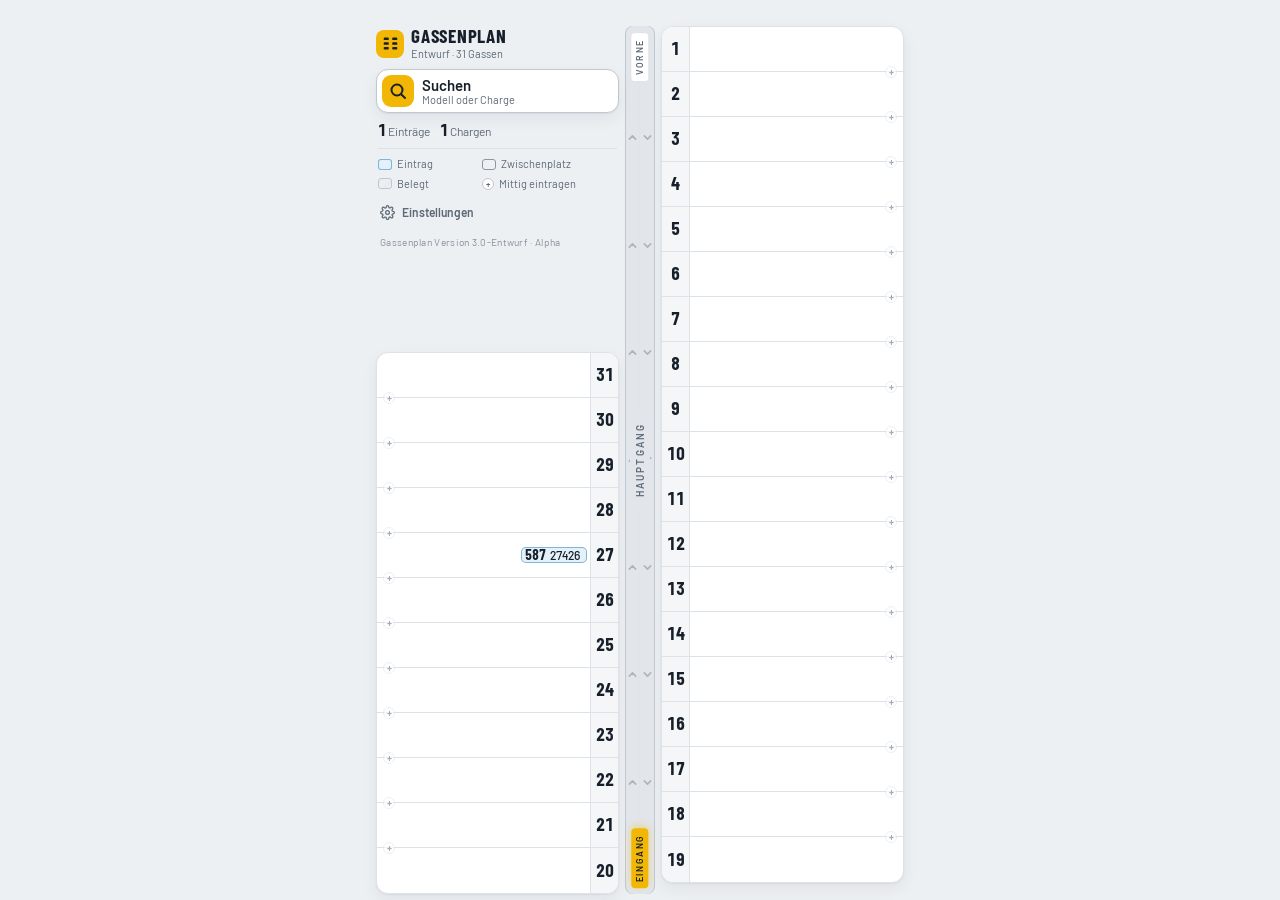
==== commit d06e17b5: "Entwurf: ruhigerer Look (Suche, Übersicht, Hauptgang, Plus-Punkte) Co-Authored-By: Claude Opus 5.5 <" ====
--- a/entwurf/index.html
+++ b/entwurf/index.html
@@ -634,6 +634,26 @@
 .legend .k-half { background: var(--half-bg); border-color: var(--half-line); }
 .legend .k-gasse { background: var(--seam-bg); border-color: color-mix(in srgb, var(--seam-line) 55%, transparent); }
 .hit b.half, .sheet-num.half { background: var(--half-line); color: var(--half-ink); box-shadow: none; }
+/* Ruhiger Look: Gelb nur für Eingang, Auswahl und die Lupe; Blau = Eintrag, Grau = Zwischenplatz */
+.search-btn {
+  height: 44px; padding: 0 10px 0 5px; gap: 8px; border-radius: 12px;
+  border: 1px solid var(--line-strong); box-shadow: var(--shadow-1);
+}
+.search-btn:active { box-shadow: none; }
+.search-btn .ico { width: 32px; height: 32px; border-radius: 9px; }
+.search-btn .lbl b { font-family: var(--f-body); font-size: 15px; font-weight: 600; letter-spacing: 0; text-transform: none; }
+.legend { border: 0; background: none; padding: 2px 2px 0; gap: 8px; }
+.legend .stats { padding-bottom: 8px; border-bottom: 1px solid var(--line); }
+.legend ul { gap: 6px 8px; }
+.set-btn { height: 28px; padding: 0 2px; border: 0; background: none; box-shadow: none; color: var(--muted); font-size: 12px; }
+.legend .version { font-size: 10px; line-height: 1.4; text-align: left; opacity: .7; padding-left: 2px; }
+.legend .version .app-version { white-space: nowrap; }
+.corridor { box-shadow: inset 1px 0 0 var(--line-strong), inset -1px 0 0 var(--line-strong); }
+.corridor::before { border-left-color: var(--line); }
+.lane svg { opacity: .4; }
+.corridor .cap-top { border-color: var(--line); }
+.g.half.free { width: 12px; height: 12px; border-color: var(--line); opacity: .55; }
+.g.half.free::after { font-size: 10px; }
 /* Suche als Ausklapp-Feld unter der Kopfleiste */
 .search-scrim { position: fixed; inset: 0; z-index: 7; background: var(--scrim); animation: fade .25s ease both; }
 .search-panel {
@@ -741,7 +761,7 @@
           <div><b id="st-chargen">1</b> Chargen</div>
         </div>
         <ul>
-          <li><i class="k k-gasse"></i>Gasse</li>
+          <li><i class="k k-gasse"></i>Eintrag</li>
           <li><i class="k k-half"></i>Zwischenplatz</li>
           <li><i class="k k-belegt"></i>Belegt</li>
           <li><i class="k k-plus">+</i>Mittig eintragen</li>
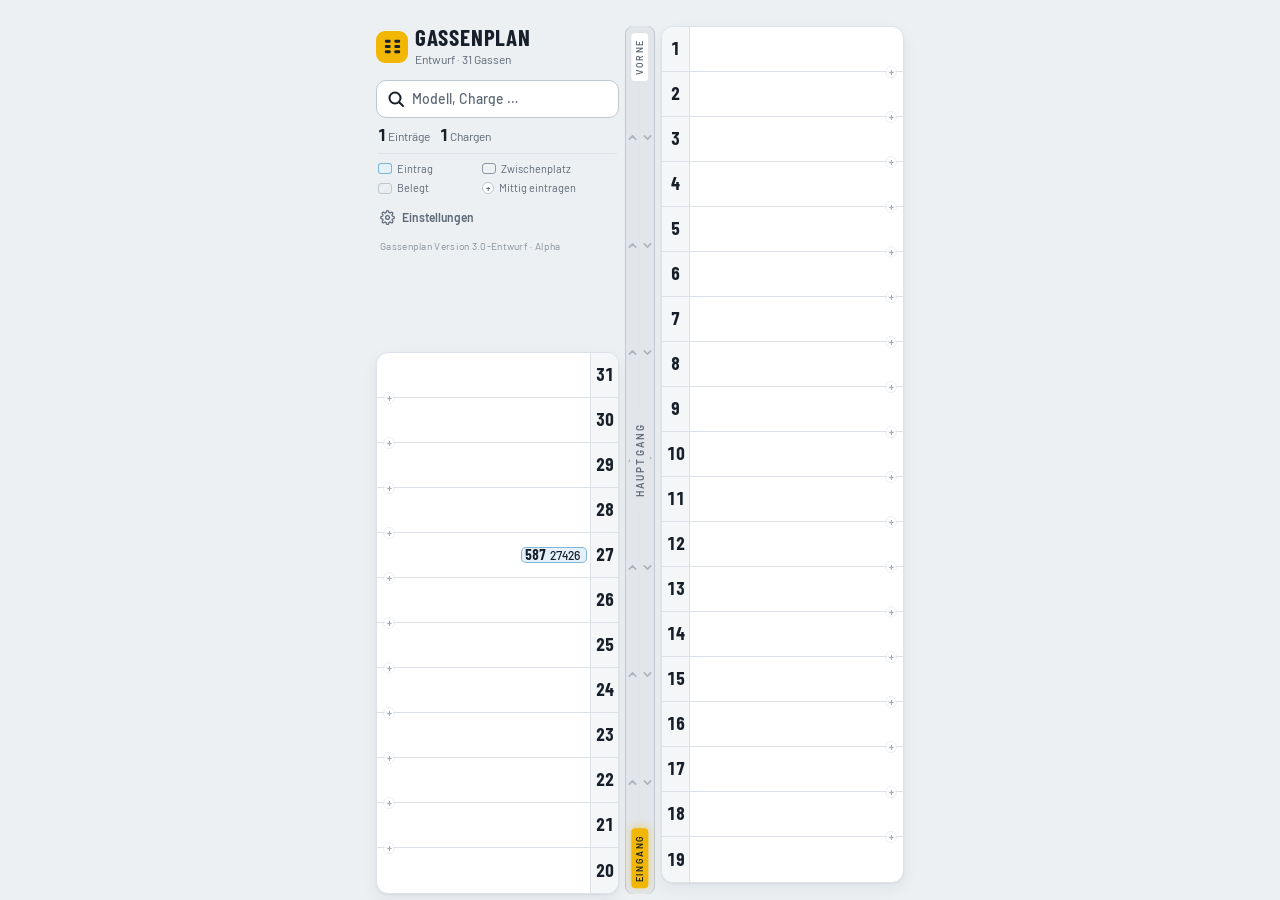
==== commit e210a761: "Entwurf: Name und Logo größer, Suche als schlichtes Eingabefeld Co-Authored-By: Claude Opus 5.5 <nor" ====
--- a/entwurf/index.html
+++ b/entwurf/index.html
@@ -654,6 +654,19 @@
 .corridor .cap-top { border-color: var(--line); }
 .g.half.free { width: 12px; height: 12px; border-color: var(--line); opacity: .55; }
 .g.half.free::after { font-size: 10px; }
+/* Rangfolge: Name und Logo oben am größten, Suche als schlichtes Eingabefeld darunter */
+.corner .appbar-in { gap: 12px; }
+.corner .brand { gap: 7px; }
+.corner .brand .logo { width: 32px; height: 32px; border-radius: 9px; }
+.corner .brand .logo svg { width: 19px; height: 19px; }
+.corner .brand h1 { font-size: 23px; }
+.corner .brand .sub { font-size: 12px; margin-top: 2px; }
+.search-btn {
+  height: 38px; padding: 0 10px; gap: 7px; border-radius: 10px;
+  border: 1px solid var(--line-strong); background: var(--surface); box-shadow: none;
+}
+.search-btn .ico { width: auto; height: auto; background: none; color: var(--ink); border-radius: 0; }
+.search-btn .lbl { display: block; font-size: 14px; font-weight: 500; color: var(--muted); white-space: nowrap; overflow: hidden; text-overflow: ellipsis; }
 /* Suche als Ausklapp-Feld unter der Kopfleiste */
 .search-scrim { position: fixed; inset: 0; z-index: 7; background: var(--scrim); animation: fade .25s ease both; }
 .search-panel {
@@ -748,7 +761,7 @@
           <div class="bar-tools">
           <button class="search-btn" id="open-search" type="button" aria-label="Suchen">
             <span class="ico"><svg width="18" height="18" viewBox="0 0 18 18" fill="none" stroke="currentColor" stroke-width="2" stroke-linecap="round"><circle cx="8" cy="8" r="5.5"></circle><path d="M12.5 12.5L16 16"></path></svg></span>
-            <span class="lbl"><b>Suchen</b><small>Modell oder Charge</small></span>
+            <span class="lbl">Modell, Charge …</span>
           </button>
           </div>
           <button class="filter-pill" id="filter-pill" type="button" hidden=""></button>
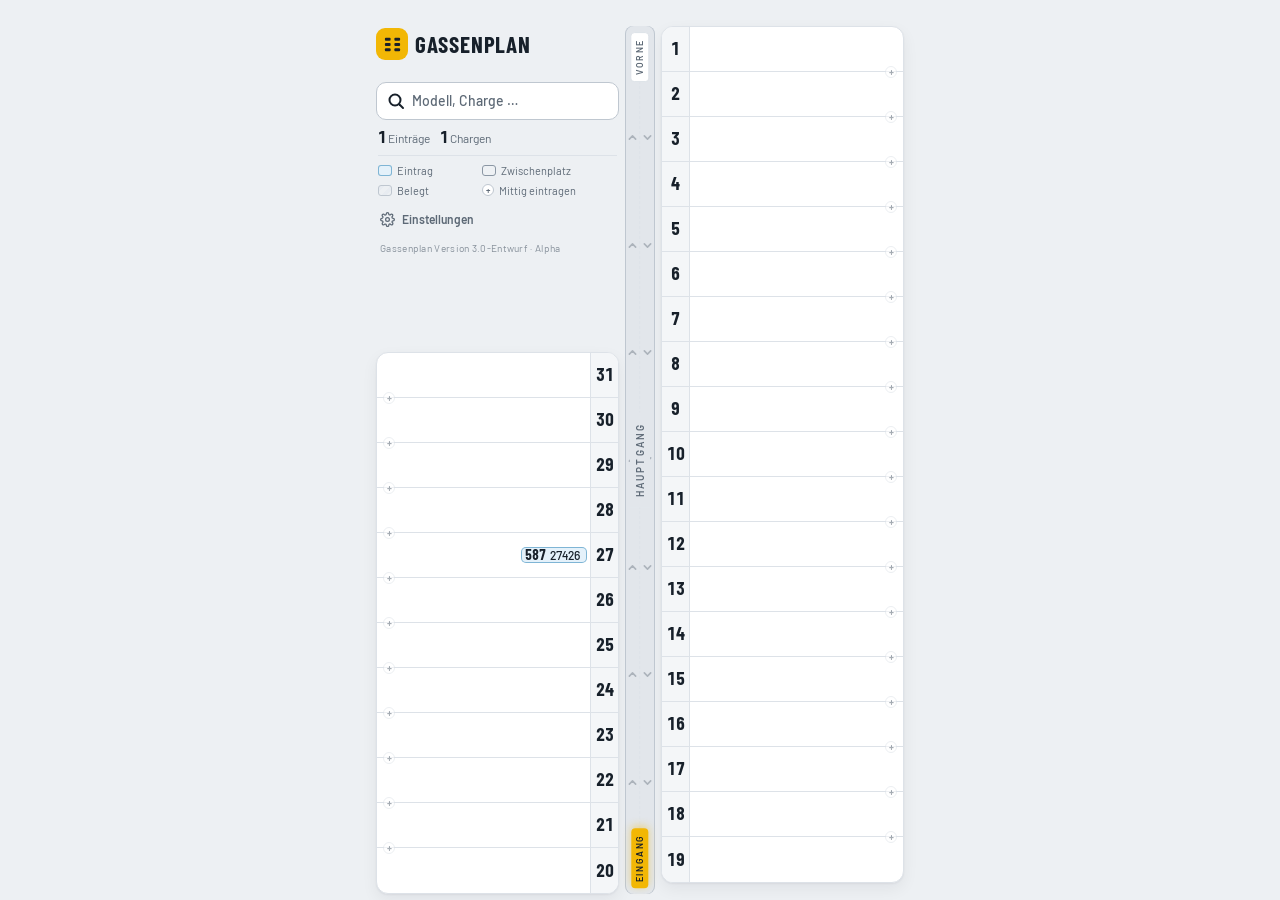
==== commit bb95e750: "Entwurf: Unterzeile unter dem Namen entfernt, mehr Abstand zur Suche Co-Authored-By: Claude Opus 5.5" ====
--- a/entwurf/index.html
+++ b/entwurf/index.html
@@ -655,7 +655,8 @@
 .g.half.free { width: 12px; height: 12px; border-color: var(--line); opacity: .55; }
 .g.half.free::after { font-size: 10px; }
 /* Rangfolge: Name und Logo oben am größten, Suche als schlichtes Eingabefeld darunter */
-.corner .appbar-in { gap: 12px; }
+.corner .appbar-in { gap: 22px; }
+.corner .brand { padding-top: 2px; }
 .corner .brand { gap: 7px; }
 .corner .brand .logo { width: 32px; height: 32px; border-radius: 9px; }
 .corner .brand .logo svg { width: 19px; height: 19px; }
@@ -755,7 +756,6 @@
             </span>
             <div>
               <h1>Gassenplan</h1>
-              <div class="sub">Entwurf · 31 Gassen</div>
             </div>
           </div>
           <div class="bar-tools">
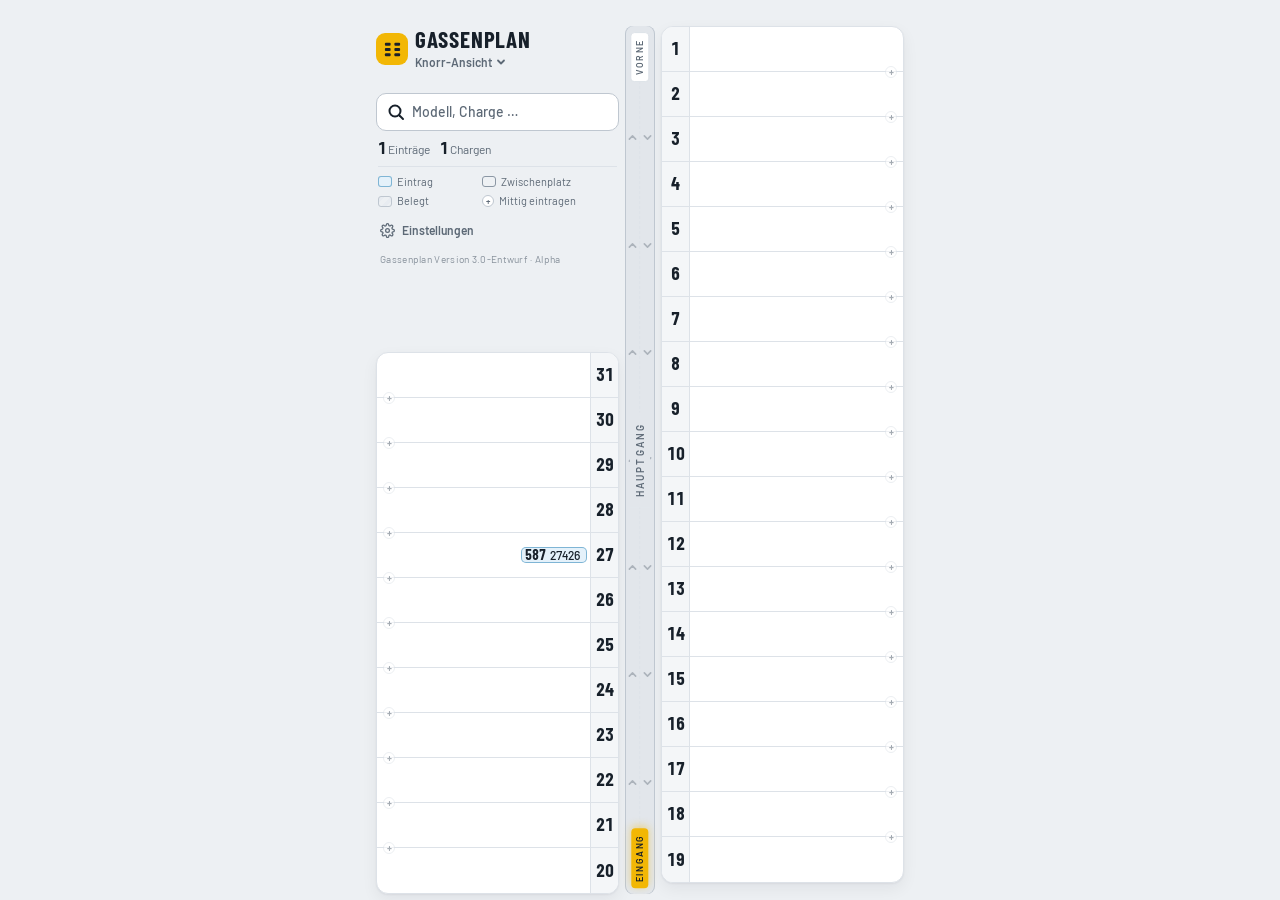
==== commit ee1f4518: "Entwurf: schwebendes Raum-Menü (Knorr-Ansicht, Versandmechanik, Versand Fort Knox) Co-Authored-By: C" ====
--- a/entwurf/index.html
+++ b/entwurf/index.html
@@ -668,6 +668,50 @@
 }
 .search-btn .ico { width: auto; height: auto; background: none; color: var(--ink); border-radius: 0; }
 .search-btn .lbl { display: block; font-size: 14px; font-weight: 500; color: var(--muted); white-space: nowrap; overflow: hidden; text-overflow: ellipsis; }
+/* Räume: Name antippen öffnet ein schwebendes Menü */
+.corner .brand { cursor: pointer; border-radius: 10px; -webkit-tap-highlight-color: transparent; transition: transform .15s var(--ease); }
+.corner .brand:active { transform: scale(.97); }
+.corner .brand:focus-visible { outline: 2px solid var(--mark); outline-offset: 3px; }
+.room-now { display: flex; align-items: center; gap: 4px; margin-top: 3px; font-size: 12px; font-weight: 600; color: var(--muted); white-space: nowrap; }
+.room-now span { overflow: hidden; text-overflow: ellipsis; }
+.room-now svg { flex: 0 0 auto; transition: transform .2s var(--ease); }
+.corner .brand[aria-expanded="true"] .room-now svg { transform: rotate(180deg); }
+.room-scrim { position: fixed; inset: 0; z-index: 9; background: rgba(12, 18, 26, .12); animation: fade .2s ease both; }
+.room-menu {
+  position: fixed; z-index: 10; width: 236px; padding: 6px;
+  background: var(--surface); border: 1px solid var(--line); border-radius: 14px;
+  box-shadow: 0 18px 40px rgba(16, 24, 40, .22), 0 2px 6px rgba(16, 24, 40, .08);
+  transform-origin: top left; animation: menu-in .22s var(--ease) both;
+}
+@keyframes menu-in { from { opacity: 0; transform: translateY(-6px) scale(.96); } }
+.room-menu-h { padding: 6px 10px 4px; font-size: 11px; font-weight: 700; letter-spacing: .08em; text-transform: uppercase; color: var(--muted); }
+.room-menu button {
+  display: flex; align-items: center; gap: 10px; width: 100%; height: 44px; padding: 0 10px;
+  border: 0; border-radius: 10px; background: none; color: var(--ink); font: inherit; font-size: 15px; font-weight: 500; text-align: left; cursor: pointer;
+}
+.room-menu button:active { background: var(--surface-2); }
+.room-menu .nr {
+  flex: 0 0 auto; width: 24px; height: 24px; border-radius: 7px; display: grid; place-items: center;
+  background: var(--surface-2); color: var(--muted); font-family: var(--f-sign); font-weight: 700; font-size: 14px;
+}
+.room-menu .nm { flex: 1; min-width: 0; }
+.room-menu .ok { flex: 0 0 auto; color: var(--ink); visibility: hidden; }
+.room-menu button[aria-checked="true"] { font-weight: 700; background: var(--surface-2); }
+.room-menu button[aria-checked="true"] .nr { background: var(--mark); color: var(--mark-ink); }
+.room-menu button[aria-checked="true"] .ok { visibility: visible; }
+/* Raum ohne Plan: Platzhalter statt Gassen */
+.room-empty { display: none; }
+body.room-other .floor .rack, body.room-other .floor .corridor, body.room-other .legend { visibility: hidden; }
+body.room-other .room-empty {
+  position: absolute; left: 0; right: 0; bottom: 0; top: var(--empty-top, 120px); z-index: 4;
+  display: flex; flex-direction: column; align-items: center; justify-content: center; gap: 8px; padding: 24px; text-align: center;
+  border: 1.5px dashed var(--line-strong); border-radius: 14px; color: var(--muted);
+  animation: fade .3s ease both;
+}
+.room-empty svg { color: var(--line-strong); margin-bottom: 4px; }
+.room-empty b { font-family: var(--f-sign); font-size: 22px; letter-spacing: .03em; color: var(--ink); }
+.room-empty p { margin: 0; font-size: 14px; line-height: 1.45; max-width: 240px; }
+.room-empty .btn { margin-top: 8px; }
 /* Suche als Ausklapp-Feld unter der Kopfleiste */
 .search-scrim { position: fixed; inset: 0; z-index: 7; background: var(--scrim); animation: fade .25s ease both; }
 .search-panel {
@@ -740,6 +784,12 @@
 
 
   <!--plan--><div class="floor" id="floor" data-fit="1.000" style="--row: 42px; --fit: 1.000;">
+    <div class="room-empty" id="room-empty" aria-live="polite">
+      <svg width="34" height="34" viewBox="0 0 20 20" aria-hidden="true"><g fill="currentColor"><rect x="2" y="3" width="6" height="3" rx="1"></rect><rect x="2" y="8.5" width="6" height="3" rx="1"></rect><rect x="2" y="14" width="6" height="3" rx="1"></rect><rect x="12" y="3" width="6" height="3" rx="1"></rect><rect x="12" y="8.5" width="6" height="3" rx="1"></rect><rect x="12" y="14" width="6" height="3" rx="1"></rect></g></svg>
+      <b id="room-empty-name">Knorr-Ansicht</b>
+      <p>Der Plan für diesen Raum wird noch eingerichtet.</p>
+      <button class="btn" type="button" id="room-back">Zur Knorr-Ansicht</button>
+    </div>
     <div class="corridor" aria-hidden="true">
       <div class="lane" id="lane-l"><svg viewBox="0 0 14 14" fill="none" stroke="currentColor" stroke-width="2" stroke-linecap="round" stroke-linejoin="round"><path d="M3 9l4-4 4 4"></path></svg><svg viewBox="0 0 14 14" fill="none" stroke="currentColor" stroke-width="2" stroke-linecap="round" stroke-linejoin="round"><path d="M3 9l4-4 4 4"></path></svg><svg viewBox="0 0 14 14" fill="none" stroke="currentColor" stroke-width="2" stroke-linecap="round" stroke-linejoin="round"><path d="M3 9l4-4 4 4"></path></svg><svg viewBox="0 0 14 14" fill="none" stroke="currentColor" stroke-width="2" stroke-linecap="round" stroke-linejoin="round"><path d="M3 9l4-4 4 4"></path></svg><svg viewBox="0 0 14 14" fill="none" stroke="currentColor" stroke-width="2" stroke-linecap="round" stroke-linejoin="round"><path d="M3 9l4-4 4 4"></path></svg><svg viewBox="0 0 14 14" fill="none" stroke="currentColor" stroke-width="2" stroke-linecap="round" stroke-linejoin="round"><path d="M3 9l4-4 4 4"></path></svg><svg viewBox="0 0 14 14" fill="none" stroke="currentColor" stroke-width="2" stroke-linecap="round" stroke-linejoin="round"><path d="M3 9l4-4 4 4"></path></svg></div>
       <div class="lane" id="lane-r"><svg viewBox="0 0 14 14" fill="none" stroke="currentColor" stroke-width="2" stroke-linecap="round" stroke-linejoin="round"><path d="M3 5l4 4 4-4"></path></svg><svg viewBox="0 0 14 14" fill="none" stroke="currentColor" stroke-width="2" stroke-linecap="round" stroke-linejoin="round"><path d="M3 5l4 4 4-4"></path></svg><svg viewBox="0 0 14 14" fill="none" stroke="currentColor" stroke-width="2" stroke-linecap="round" stroke-linejoin="round"><path d="M3 5l4 4 4-4"></path></svg><svg viewBox="0 0 14 14" fill="none" stroke="currentColor" stroke-width="2" stroke-linecap="round" stroke-linejoin="round"><path d="M3 5l4 4 4-4"></path></svg><svg viewBox="0 0 14 14" fill="none" stroke="currentColor" stroke-width="2" stroke-linecap="round" stroke-linejoin="round"><path d="M3 5l4 4 4-4"></path></svg><svg viewBox="0 0 14 14" fill="none" stroke="currentColor" stroke-width="2" stroke-linecap="round" stroke-linejoin="round"><path d="M3 5l4 4 4-4"></path></svg><svg viewBox="0 0 14 14" fill="none" stroke="currentColor" stroke-width="2" stroke-linecap="round" stroke-linejoin="round"><path d="M3 5l4 4 4-4"></path></svg></div>
@@ -750,12 +800,13 @@
     <div class="side left">
       <header class="appbar corner">
         <div class="appbar-in">
-          <div class="brand">
+          <div class="brand" id="room-btn" role="button" tabindex="0" aria-haspopup="menu" aria-expanded="false" aria-controls="room-menu">
             <span class="logo" aria-hidden="true">
               <svg width="20" height="20" viewBox="0 0 20 20"><g fill="#1b2129"><rect x="2" y="3" width="6" height="3" rx="1"></rect><rect x="2" y="8.5" width="6" height="3" rx="1"></rect><rect x="2" y="14" width="6" height="3" rx="1"></rect><rect x="12" y="3" width="6" height="3" rx="1"></rect><rect x="12" y="8.5" width="6" height="3" rx="1"></rect><rect x="12" y="14" width="6" height="3" rx="1"></rect></g></svg>
             </span>
             <div>
               <h1>Gassenplan</h1>
+              <div class="room-now"><span id="room-name">Knorr-Ansicht</span><svg width="10" height="10" viewBox="0 0 10 10" fill="none" stroke="currentColor" stroke-width="1.8" stroke-linecap="round" stroke-linejoin="round" aria-hidden="true"><path d="M2 3.5l3 3 3-3"></path></svg></div>
             </div>
           </div>
           <div class="bar-tools">
@@ -790,6 +841,13 @@
   </div><!--/plan-->
 </div>
 
+<div class="room-scrim" id="room-scrim" hidden=""></div>
+<div class="room-menu" id="room-menu" role="menu" aria-label="Raum wählen" hidden="">
+  <div class="room-menu-h">Raum wählen</div>
+  <button type="button" role="menuitemradio" data-room="knorr"><span class="nr">1</span><span class="nm">Knorr-Ansicht</span><svg class="ok" width="16" height="16" viewBox="0 0 16 16" fill="none" stroke="currentColor" stroke-width="2.2" stroke-linecap="round" stroke-linejoin="round"><path d="M3.5 8.5l3 3 6-7"></path></svg></button>
+  <button type="button" role="menuitemradio" data-room="versandmechanik"><span class="nr">2</span><span class="nm">Versandmechanik</span><svg class="ok" width="16" height="16" viewBox="0 0 16 16" fill="none" stroke="currentColor" stroke-width="2.2" stroke-linecap="round" stroke-linejoin="round"><path d="M3.5 8.5l3 3 6-7"></path></svg></button>
+  <button type="button" role="menuitemradio" data-room="fortknox"><span class="nr">3</span><span class="nm">Versand Fort Knox</span><svg class="ok" width="16" height="16" viewBox="0 0 16 16" fill="none" stroke="currentColor" stroke-width="2.2" stroke-linecap="round" stroke-linejoin="round"><path d="M3.5 8.5l3 3 6-7"></path></svg></button>
+</div>
 <div class="search-scrim" id="search-scrim" hidden=""></div>
 <div class="search-panel" id="search-panel" hidden="">
   <div class="search-panel-in">
@@ -1203,9 +1261,53 @@
   $('close-settings').addEventListener('click', () => hideSheet('settings'));
   $('syncline').addEventListener('click', () => { if (state.current) close(); showSheet('settings'); });
 
+  // ---------- Räume ----------
+  // Entwurf: Raum 1 ist der bisherige Plan, Raum 2 und 3 bekommen ihren Plan später
+  const ROOMS = [{ id: 'knorr', name: 'Knorr-Ansicht' }, { id: 'versandmechanik', name: 'Versandmechanik' }, { id: 'fortknox', name: 'Versand Fort Knox' }];
+  const ROOM_KEY = 'gassenplan-raum';
+  let room = ROOMS[0].id;
+  try { const r = localStorage.getItem(ROOM_KEY); if (ROOMS.some(x => x.id === r)) room = r; } catch (_) {}
+  function renderRoom() {
+    const r = ROOMS.find(x => x.id === room), empty = room !== ROOMS[0].id;
+    $('room-name').textContent = r.name;
+    $('room-empty-name').textContent = r.name;
+    document.body.classList.toggle('room-other', empty);
+    if (empty) {
+      const floor = $('floor'), head = document.querySelector('.appbar.corner');
+      $('room-empty').style.setProperty('--empty-top', Math.round(head.getBoundingClientRect().bottom - floor.getBoundingClientRect().top + 14) + 'px');
+    }
+    $('room-menu').querySelectorAll('[data-room]').forEach(b => b.setAttribute('aria-checked', String(b.dataset.room === room)));
+  }
+  function setRoom(id) {
+    room = id;
+    try { localStorage.setItem(ROOM_KEY, id); } catch (_) {}
+    renderRoom();
+  }
+  function openRooms() {
+    if (state.current) close();
+    const r = $('room-btn').getBoundingClientRect();
+    $('room-menu').style.top = Math.round(r.bottom + 8) + 'px';
+    $('room-menu').style.left = Math.round(Math.max(8, r.left - 6)) + 'px';
+    $('room-menu').hidden = false; $('room-scrim').hidden = false;
+    $('room-btn').setAttribute('aria-expanded', 'true');
+    $('room-menu').querySelector('[aria-checked="true"]')?.focus({ preventScroll: true });
+  }
+  function closeRooms() {
+    $('room-menu').hidden = true; $('room-scrim').hidden = true;
+    $('room-btn').setAttribute('aria-expanded', 'false');
+  }
+  $('room-btn').addEventListener('click', () => $('room-menu').hidden ? openRooms() : closeRooms());
+  $('room-btn').addEventListener('keydown', e => { if (e.key === 'Enter' || e.key === ' ') { e.preventDefault(); $('room-btn').click(); } });
+  $('room-scrim').addEventListener('click', closeRooms);
+  $('room-menu').addEventListener('click', e => { const b = e.target.closest('[data-room]'); if (!b) return; setRoom(b.dataset.room); closeRooms(); });
+  $('room-back').addEventListener('click', () => setRoom(ROOMS[0].id));
+  window.addEventListener('resize', () => { if (room !== ROOMS[0].id) renderRoom(); });
+  renderRoom();
+
   // ---------- Suche ausklappen ----------
   function openSearch() {
     if (state.current) close();
+    if (room !== ROOMS[0].id) setRoom(ROOMS[0].id);   // gesucht wird vorerst nur in der Knorr-Ansicht
     $('search-panel').hidden = false;
     $('search-scrim').hidden = false;
     $('q').focus();
@@ -1342,6 +1444,7 @@
   $('next').addEventListener('click', () => step(1));
   document.addEventListener('keydown', e => {
     if (e.key !== 'Escape') return;
+    if (!$('room-menu').hidden) { closeRooms(); return; }
     if (shown.has('settings')) hideSheet('settings'); else if (state.current) close();
   });
 
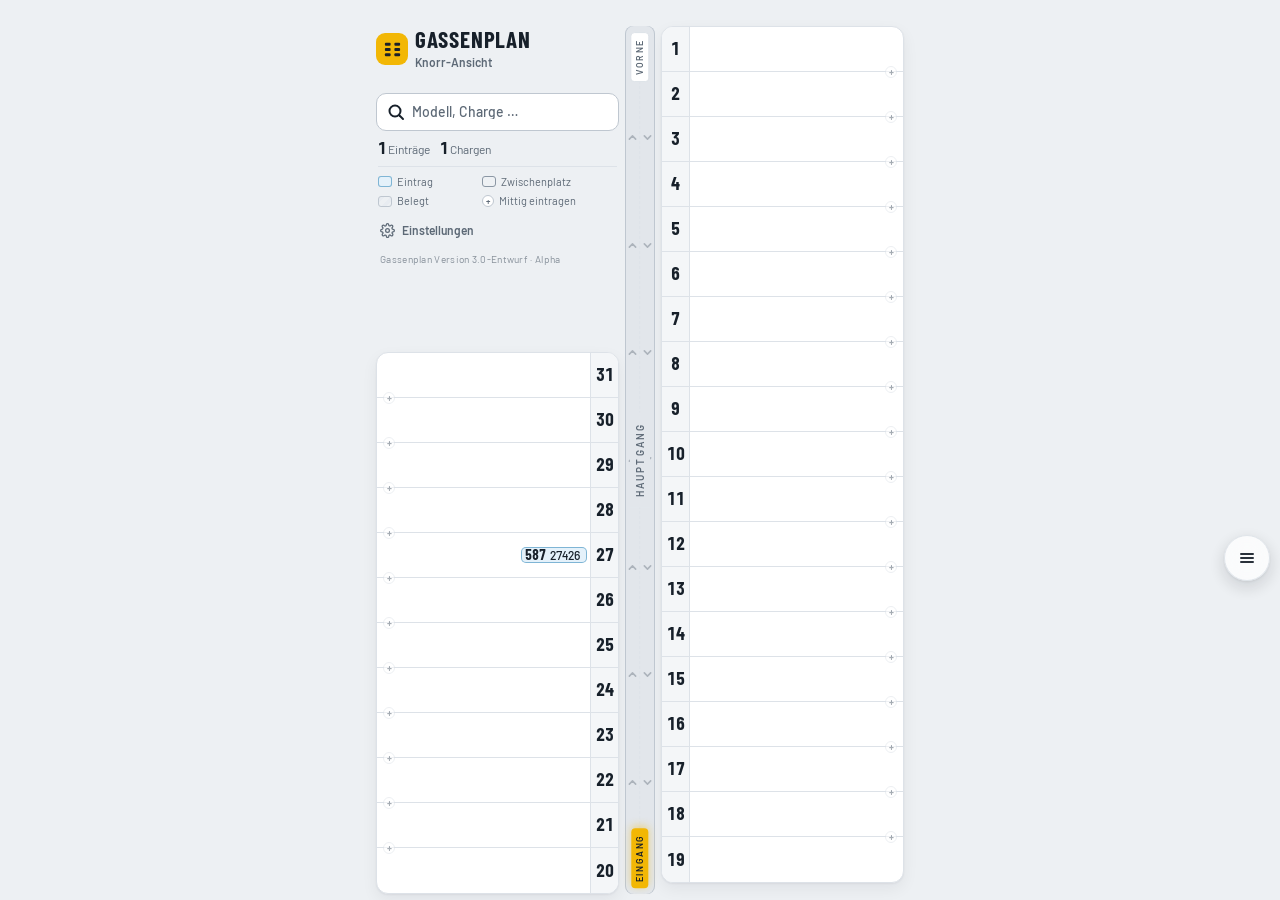
==== commit 6282f380: "Entwurf: verschiebbarer Menü-Knopf für die Räume, Versand Fort-Knox Co-Authored-By: Claude Opus 5.5 " ====
--- a/entwurf/index.html
+++ b/entwurf/index.html
@@ -668,20 +668,26 @@
 }
 .search-btn .ico { width: auto; height: auto; background: none; color: var(--ink); border-radius: 0; }
 .search-btn .lbl { display: block; font-size: 14px; font-weight: 500; color: var(--muted); white-space: nowrap; overflow: hidden; text-overflow: ellipsis; }
-/* Räume: Name antippen öffnet ein schwebendes Menü */
-.corner .brand { cursor: pointer; border-radius: 10px; -webkit-tap-highlight-color: transparent; transition: transform .15s var(--ease); }
-.corner .brand:active { transform: scale(.97); }
-.corner .brand:focus-visible { outline: 2px solid var(--mark); outline-offset: 3px; }
-.room-now { display: flex; align-items: center; gap: 4px; margin-top: 3px; font-size: 12px; font-weight: 600; color: var(--muted); white-space: nowrap; }
-.room-now span { overflow: hidden; text-overflow: ellipsis; }
-.room-now svg { flex: 0 0 auto; transition: transform .2s var(--ease); }
-.corner .brand[aria-expanded="true"] .room-now svg { transform: rotate(180deg); }
+/* Räume: schwebender Knopf (verschiebbar) öffnet ein dezentes Menü */
+.room-now { margin-top: 3px; font-size: 12px; font-weight: 600; color: var(--muted); white-space: nowrap; overflow: hidden; text-overflow: ellipsis; }
+.fab {
+  position: fixed; z-index: 6; left: -100px; top: -100px; width: 46px; height: 46px; border-radius: 50%;
+  display: grid; place-items: center; cursor: pointer; touch-action: none; user-select: none; -webkit-user-select: none; -webkit-tap-highlight-color: transparent;
+  color: var(--ink); background: color-mix(in srgb, var(--surface) 82%, transparent);
+  -webkit-backdrop-filter: saturate(1.4) blur(12px); backdrop-filter: saturate(1.4) blur(12px);
+  border: 1px solid var(--line); box-shadow: 0 6px 18px rgba(16, 24, 40, .16), 0 1px 3px rgba(16, 24, 40, .08);
+  opacity: .92; transition: transform .15s var(--ease), box-shadow .15s, opacity .15s;
+}
+.fab:active, .fab.dragging { transform: scale(1.08); opacity: 1; box-shadow: 0 12px 28px rgba(16, 24, 40, .24); }
+.fab.snap { transition: left .28s var(--ease), top .28s var(--ease), transform .15s var(--ease); }
+.fab[aria-expanded="true"] { opacity: 1; z-index: 11; }
+.fab:focus-visible { outline: 2px solid var(--mark); outline-offset: 3px; }
 .room-scrim { position: fixed; inset: 0; z-index: 9; background: rgba(12, 18, 26, .12); animation: fade .2s ease both; }
 .room-menu {
   position: fixed; z-index: 10; width: 236px; padding: 6px;
   background: var(--surface); border: 1px solid var(--line); border-radius: 14px;
   box-shadow: 0 18px 40px rgba(16, 24, 40, .22), 0 2px 6px rgba(16, 24, 40, .08);
-  transform-origin: top left; animation: menu-in .22s var(--ease) both;
+  transform-origin: var(--origin, top right); animation: menu-in .2s var(--ease) both;
 }
 @keyframes menu-in { from { opacity: 0; transform: translateY(-6px) scale(.96); } }
 .room-menu-h { padding: 6px 10px 4px; font-size: 11px; font-weight: 700; letter-spacing: .08em; text-transform: uppercase; color: var(--muted); }
@@ -705,13 +711,12 @@
 body.room-other .room-empty {
   position: absolute; left: 0; right: 0; bottom: 0; top: var(--empty-top, 120px); z-index: 4;
   display: flex; flex-direction: column; align-items: center; justify-content: center; gap: 8px; padding: 24px; text-align: center;
-  border: 1.5px dashed var(--line-strong); border-radius: 14px; color: var(--muted);
+  color: var(--muted);
   animation: fade .3s ease both;
 }
-.room-empty svg { color: var(--line-strong); margin-bottom: 4px; }
-.room-empty b { font-family: var(--f-sign); font-size: 22px; letter-spacing: .03em; color: var(--ink); }
-.room-empty p { margin: 0; font-size: 14px; line-height: 1.45; max-width: 240px; }
-.room-empty .btn { margin-top: 8px; }
+.room-empty b { font-family: var(--f-sign); font-size: 22px; font-weight: 700; letter-spacing: .06em; text-transform: uppercase; color: var(--muted); }
+/* andere Räume: eigene Modelle und Logik folgen später, darum dort auch keine Suche */
+body.room-other .search-btn { visibility: hidden; }
 /* Suche als Ausklapp-Feld unter der Kopfleiste */
 .search-scrim { position: fixed; inset: 0; z-index: 7; background: var(--scrim); animation: fade .25s ease both; }
 .search-panel {
@@ -785,10 +790,7 @@
 
   <!--plan--><div class="floor" id="floor" data-fit="1.000" style="--row: 42px; --fit: 1.000;">
     <div class="room-empty" id="room-empty" aria-live="polite">
-      <svg width="34" height="34" viewBox="0 0 20 20" aria-hidden="true"><g fill="currentColor"><rect x="2" y="3" width="6" height="3" rx="1"></rect><rect x="2" y="8.5" width="6" height="3" rx="1"></rect><rect x="2" y="14" width="6" height="3" rx="1"></rect><rect x="12" y="3" width="6" height="3" rx="1"></rect><rect x="12" y="8.5" width="6" height="3" rx="1"></rect><rect x="12" y="14" width="6" height="3" rx="1"></rect></g></svg>
-      <b id="room-empty-name">Knorr-Ansicht</b>
-      <p>Der Plan für diesen Raum wird noch eingerichtet.</p>
-      <button class="btn" type="button" id="room-back">Zur Knorr-Ansicht</button>
+      <b>In Bearbeitung</b>
     </div>
     <div class="corridor" aria-hidden="true">
       <div class="lane" id="lane-l"><svg viewBox="0 0 14 14" fill="none" stroke="currentColor" stroke-width="2" stroke-linecap="round" stroke-linejoin="round"><path d="M3 9l4-4 4 4"></path></svg><svg viewBox="0 0 14 14" fill="none" stroke="currentColor" stroke-width="2" stroke-linecap="round" stroke-linejoin="round"><path d="M3 9l4-4 4 4"></path></svg><svg viewBox="0 0 14 14" fill="none" stroke="currentColor" stroke-width="2" stroke-linecap="round" stroke-linejoin="round"><path d="M3 9l4-4 4 4"></path></svg><svg viewBox="0 0 14 14" fill="none" stroke="currentColor" stroke-width="2" stroke-linecap="round" stroke-linejoin="round"><path d="M3 9l4-4 4 4"></path></svg><svg viewBox="0 0 14 14" fill="none" stroke="currentColor" stroke-width="2" stroke-linecap="round" stroke-linejoin="round"><path d="M3 9l4-4 4 4"></path></svg><svg viewBox="0 0 14 14" fill="none" stroke="currentColor" stroke-width="2" stroke-linecap="round" stroke-linejoin="round"><path d="M3 9l4-4 4 4"></path></svg><svg viewBox="0 0 14 14" fill="none" stroke="currentColor" stroke-width="2" stroke-linecap="round" stroke-linejoin="round"><path d="M3 9l4-4 4 4"></path></svg></div>
@@ -800,13 +802,13 @@
     <div class="side left">
       <header class="appbar corner">
         <div class="appbar-in">
-          <div class="brand" id="room-btn" role="button" tabindex="0" aria-haspopup="menu" aria-expanded="false" aria-controls="room-menu">
+          <div class="brand">
             <span class="logo" aria-hidden="true">
               <svg width="20" height="20" viewBox="0 0 20 20"><g fill="#1b2129"><rect x="2" y="3" width="6" height="3" rx="1"></rect><rect x="2" y="8.5" width="6" height="3" rx="1"></rect><rect x="2" y="14" width="6" height="3" rx="1"></rect><rect x="12" y="3" width="6" height="3" rx="1"></rect><rect x="12" y="8.5" width="6" height="3" rx="1"></rect><rect x="12" y="14" width="6" height="3" rx="1"></rect></g></svg>
             </span>
             <div>
               <h1>Gassenplan</h1>
-              <div class="room-now"><span id="room-name">Knorr-Ansicht</span><svg width="10" height="10" viewBox="0 0 10 10" fill="none" stroke="currentColor" stroke-width="1.8" stroke-linecap="round" stroke-linejoin="round" aria-hidden="true"><path d="M2 3.5l3 3 3-3"></path></svg></div>
+              <div class="room-now" id="room-name">Knorr-Ansicht</div>
             </div>
           </div>
           <div class="bar-tools">
@@ -841,12 +843,15 @@
   </div><!--/plan-->
 </div>
 
+<button class="fab" id="room-fab" type="button" aria-label="Raum wählen" aria-haspopup="menu" aria-expanded="false" aria-controls="room-menu">
+  <svg width="20" height="20" viewBox="0 0 20 20" fill="none" stroke="currentColor" stroke-width="2" stroke-linecap="round" aria-hidden="true"><path d="M4 6h12M4 10h12M4 14h12"></path></svg>
+</button>
 <div class="room-scrim" id="room-scrim" hidden=""></div>
 <div class="room-menu" id="room-menu" role="menu" aria-label="Raum wählen" hidden="">
   <div class="room-menu-h">Raum wählen</div>
   <button type="button" role="menuitemradio" data-room="knorr"><span class="nr">1</span><span class="nm">Knorr-Ansicht</span><svg class="ok" width="16" height="16" viewBox="0 0 16 16" fill="none" stroke="currentColor" stroke-width="2.2" stroke-linecap="round" stroke-linejoin="round"><path d="M3.5 8.5l3 3 6-7"></path></svg></button>
-  <button type="button" role="menuitemradio" data-room="versandmechanik"><span class="nr">2</span><span class="nm">Versandmechanik</span><svg class="ok" width="16" height="16" viewBox="0 0 16 16" fill="none" stroke="currentColor" stroke-width="2.2" stroke-linecap="round" stroke-linejoin="round"><path d="M3.5 8.5l3 3 6-7"></path></svg></button>
-  <button type="button" role="menuitemradio" data-room="fortknox"><span class="nr">3</span><span class="nm">Versand Fort Knox</span><svg class="ok" width="16" height="16" viewBox="0 0 16 16" fill="none" stroke="currentColor" stroke-width="2.2" stroke-linecap="round" stroke-linejoin="round"><path d="M3.5 8.5l3 3 6-7"></path></svg></button>
+  <button type="button" role="menuitemradio" data-room="versandmechanik"><span class="nr">2</span><span class="nm">Versand Mechanik</span><svg class="ok" width="16" height="16" viewBox="0 0 16 16" fill="none" stroke="currentColor" stroke-width="2.2" stroke-linecap="round" stroke-linejoin="round"><path d="M3.5 8.5l3 3 6-7"></path></svg></button>
+  <button type="button" role="menuitemradio" data-room="fortknox"><span class="nr">3</span><span class="nm">Versand Fort-Knox</span><svg class="ok" width="16" height="16" viewBox="0 0 16 16" fill="none" stroke="currentColor" stroke-width="2.2" stroke-linecap="round" stroke-linejoin="round"><path d="M3.5 8.5l3 3 6-7"></path></svg></button>
 </div>
 <div class="search-scrim" id="search-scrim" hidden=""></div>
 <div class="search-panel" id="search-panel" hidden="">
@@ -1263,14 +1268,13 @@
 
   // ---------- Räume ----------
   // Entwurf: Raum 1 ist der bisherige Plan, Raum 2 und 3 bekommen ihren Plan später
-  const ROOMS = [{ id: 'knorr', name: 'Knorr-Ansicht' }, { id: 'versandmechanik', name: 'Versandmechanik' }, { id: 'fortknox', name: 'Versand Fort Knox' }];
+  const ROOMS = [{ id: 'knorr', name: 'Knorr-Ansicht' }, { id: 'versandmechanik', name: 'Versand Mechanik' }, { id: 'fortknox', name: 'Versand Fort-Knox' }];
   const ROOM_KEY = 'gassenplan-raum';
   let room = ROOMS[0].id;
   try { const r = localStorage.getItem(ROOM_KEY); if (ROOMS.some(x => x.id === r)) room = r; } catch (_) {}
   function renderRoom() {
     const r = ROOMS.find(x => x.id === room), empty = room !== ROOMS[0].id;
     $('room-name').textContent = r.name;
-    $('room-empty-name').textContent = r.name;
     document.body.classList.toggle('room-other', empty);
     if (empty) {
       const floor = $('floor'), head = document.querySelector('.appbar.corner');
@@ -1285,22 +1289,59 @@
   }
   function openRooms() {
     if (state.current) close();
-    const r = $('room-btn').getBoundingClientRect();
-    $('room-menu').style.top = Math.round(r.bottom + 8) + 'px';
-    $('room-menu').style.left = Math.round(Math.max(8, r.left - 6)) + 'px';
-    $('room-menu').hidden = false; $('room-scrim').hidden = false;
-    $('room-btn').setAttribute('aria-expanded', 'true');
-    $('room-menu').querySelector('[aria-checked="true"]')?.focus({ preventScroll: true });
+    const r = $('room-fab').getBoundingClientRect(), menu = $('room-menu'), w = 236, m = 8;
+    const right = r.left + r.width / 2 > innerWidth / 2, below = r.top + r.height / 2 < innerHeight / 2;
+    menu.style.left = Math.round(Math.min(Math.max(m, right ? r.right - w : r.left), innerWidth - w - m)) + 'px';
+    menu.style.top = below ? Math.round(r.bottom + 8) + 'px' : 'auto';
+    menu.style.bottom = below ? 'auto' : Math.round(innerHeight - r.top + 8) + 'px';
+    menu.style.setProperty('--origin', (below ? 'top ' : 'bottom ') + (right ? 'right' : 'left'));
+    menu.hidden = false; $('room-scrim').hidden = false;
+    $('room-fab').setAttribute('aria-expanded', 'true');
   }
   function closeRooms() {
     $('room-menu').hidden = true; $('room-scrim').hidden = true;
-    $('room-btn').setAttribute('aria-expanded', 'false');
-  }
-  $('room-btn').addEventListener('click', () => $('room-menu').hidden ? openRooms() : closeRooms());
-  $('room-btn').addEventListener('keydown', e => { if (e.key === 'Enter' || e.key === ' ') { e.preventDefault(); $('room-btn').click(); } });
+    $('room-fab').setAttribute('aria-expanded', 'false');
+  }
+  // Knopf mit dem Finger verschieben; beim Loslassen rastet er am nächsten Rand ein, Platz wird gemerkt
+  const FAB_KEY = 'gassenplan-knopf', fab = $('room-fab');
+  let fabPos = { side: 'r', y: .62 }, drag = null, wasDragged = false;
+  try { const v = JSON.parse(localStorage.getItem(FAB_KEY)); if (v && (v.side === 'l' || v.side === 'r') && v.y >= 0 && v.y <= 1) fabPos = v; } catch (_) {}
+  const insets = () => { const cs = getComputedStyle(document.documentElement); return [parseFloat(cs.paddingTop) || 0, parseFloat(cs.paddingBottom) || 0]; };
+  function moveFab(x, y) {
+    const [it, ib] = insets(), w = fab.offsetWidth, h = fab.offsetHeight, m = 10;
+    fab.style.left = Math.round(Math.min(Math.max(m, x), innerWidth - w - m)) + 'px';
+    fab.style.top = Math.round(Math.min(Math.max(it + m, y), innerHeight - ib - h - m)) + 'px';
+  }
+  const placeFab = () => moveFab(fabPos.side === 'l' ? 0 : innerWidth, fabPos.y * innerHeight - fab.offsetHeight / 2);
+  fab.addEventListener('pointerdown', e => {
+    drag = { id: e.pointerId, sx: e.clientX, sy: e.clientY, ox: fab.offsetLeft, oy: fab.offsetTop, moved: false };
+    fab.setPointerCapture(e.pointerId); fab.classList.remove('snap');
+  });
+  fab.addEventListener('pointermove', e => {
+    if (!drag || e.pointerId !== drag.id) return;
+    const dx = e.clientX - drag.sx, dy = e.clientY - drag.sy;
+    if (!drag.moved && Math.hypot(dx, dy) < 6) return;
+    if (!drag.moved) { drag.moved = true; closeRooms(); fab.classList.add('dragging'); }
+    moveFab(drag.ox + dx, drag.oy + dy);
+  });
+  const endDrag = () => {
+    if (!drag) return;
+    wasDragged = drag.moved; drag = null; fab.classList.remove('dragging');
+    if (!wasDragged) return;
+    fabPos = { side: fab.offsetLeft + fab.offsetWidth / 2 < innerWidth / 2 ? 'l' : 'r', y: (fab.offsetTop + fab.offsetHeight / 2) / innerHeight };
+    try { localStorage.setItem(FAB_KEY, JSON.stringify(fabPos)); } catch (_) {}
+    fab.classList.add('snap'); placeFab();
+  };
+  fab.addEventListener('pointerup', endDrag);
+  fab.addEventListener('pointercancel', endDrag);
+  fab.addEventListener('click', () => {
+    if (wasDragged) { wasDragged = false; return; }
+    $('room-menu').hidden ? openRooms() : closeRooms();
+  });
+  window.addEventListener('resize', () => { fab.classList.remove('snap'); placeFab(); closeRooms(); });
+  placeFab();
   $('room-scrim').addEventListener('click', closeRooms);
   $('room-menu').addEventListener('click', e => { const b = e.target.closest('[data-room]'); if (!b) return; setRoom(b.dataset.room); closeRooms(); });
-  $('room-back').addEventListener('click', () => setRoom(ROOMS[0].id));
   window.addEventListener('resize', () => { if (room !== ROOMS[0].id) renderRoom(); });
   renderRoom();
 
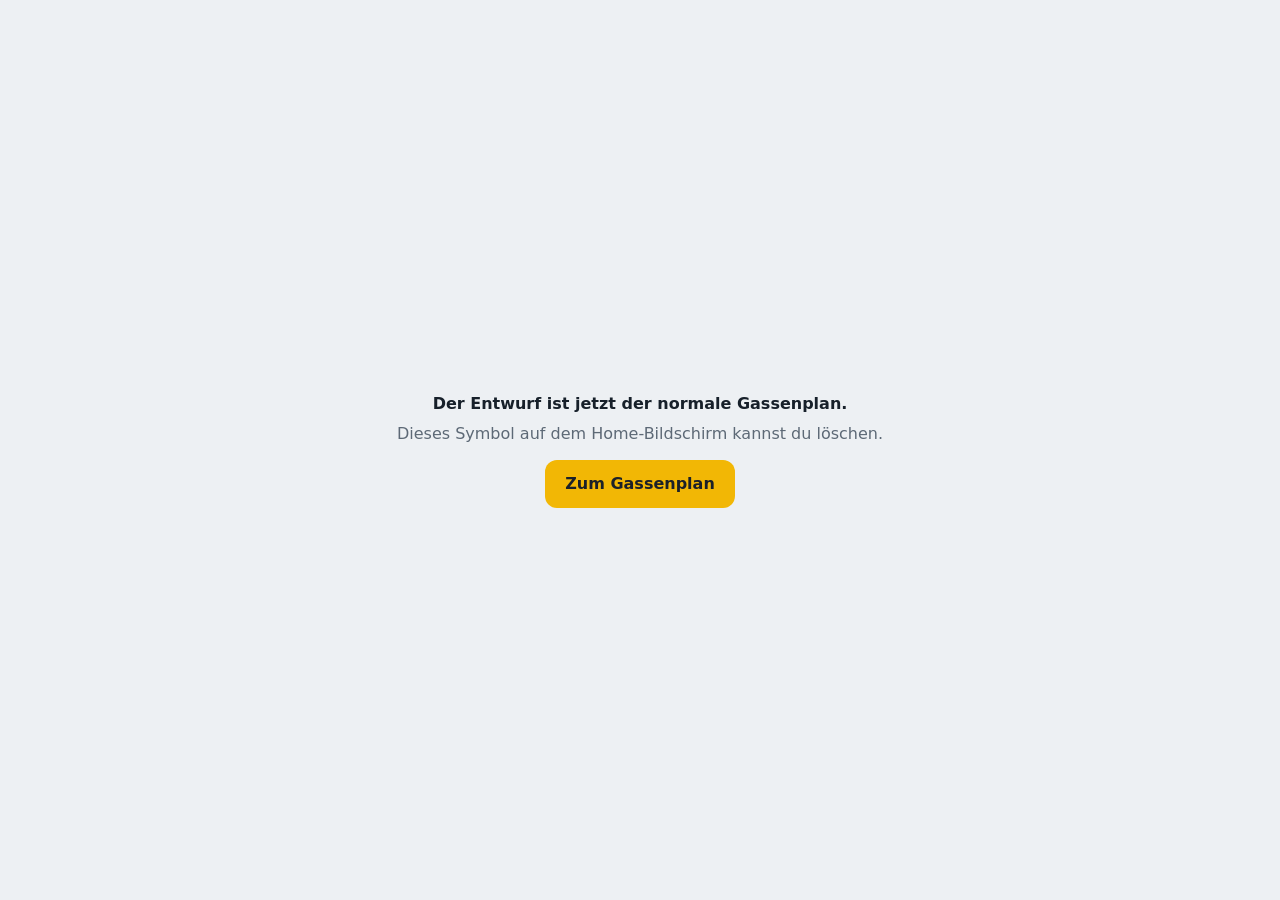
==== commit 0f2b2c6a: "Version 3.00 Alpha: ganzer Plan auf einer Seite, Räume, Pflicht-Lesen bei „Was ist neu“, automatisch" ====
--- a/entwurf/index.html
+++ b/entwurf/index.html
@@ -1,2121 +1,34 @@
 <!doctype html>
-<html lang="de"><head>
+<html lang="de">
+<head>
 <meta charset="utf-8">
 <meta name="viewport" content="width=device-width,initial-scale=1,viewport-fit=cover">
-<meta name="theme-color" content="#f2b705">
-<link rel="manifest" href="manifest.webmanifest">
-<link rel="apple-touch-icon" href="icon-180.png">
-<link rel="icon" type="image/png" href="icon-192.png">
-<meta name="apple-mobile-web-app-capable" content="yes">
-<meta name="mobile-web-app-capable" content="yes">
-<meta name="apple-mobile-web-app-title" content="Entwurf">
-<meta name="apple-mobile-web-app-status-bar-style" content="default">
-<style>:root{color-scheme:light;padding-top:env(safe-area-inset-top,0px);padding-bottom:env(safe-area-inset-bottom,0px)}body{margin:0;font:14px/1.4 system-ui,-apple-system,sans-serif}img{max-width:100%}[hidden]{display:none!important}</style>
-<title>Gassenplan Entwurf</title>
+<title>Gassenplan</title>
 <style>
-@font-face{font-family:'Barlow';font-style:normal;font-weight:400;font-display:swap;src:url([data-uri]) format('woff2');}
-@font-face{font-family:'Barlow';font-style:normal;font-weight:500;font-display:swap;src:url([data-uri]) format('woff2');}
-@font-face{font-family:'Barlow';font-style:normal;font-weight:600;font-display:swap;src:url([data-uri]) format('woff2');}
-@font-face{font-family:'Barlow Condensed';font-style:normal;font-weight:600;font-display:swap;src:url([data-uri]) format('woff2');}
-@font-face{font-family:'Barlow Condensed';font-style:normal;font-weight:700;font-display:swap;src:url([data-uri]) format('woff2');}
+  :root { color-scheme: light dark; --bg: #edf0f3; --ink: #17202a; --muted: #5d6976; --mark: #f2b705; }
+  @media (prefers-color-scheme: dark) { :root { --bg: #11151a; --ink: #e8ebef; --muted: #9aa5b1; --mark: #f5c22e; } }
+  body { margin: 0; min-height: 100vh; display: grid; place-items: center; background: var(--bg); color: var(--ink);
+         font: 16px/1.5 system-ui, -apple-system, sans-serif; text-align: center; padding: 24px; box-sizing: border-box; }
+  a { display: inline-block; margin-top: 14px; padding: 12px 20px; border-radius: 12px; background: var(--mark); color: #1b2129; font-weight: 700; text-decoration: none; }
+  p { color: var(--muted); margin: 6px 0 0; }
 </style>
-<style>
-/* Layout: Draufsicht auf die Halle. Vorne oben, hinten (Eingang) unten. Rechts 1–19 von vorne nach hinten,
-   links 20–31 von hinten nach vorne, Hauptgang in der Mitte. Feste Kopfleiste mit Live-Status,
-   Regale als Karten, Übersicht im freien Bereich vorne links, Details und Einstellungen als Bottom-Sheets. */
-:root {
-  --bg: #edf0f3;
-  --floor: #edf0f3;
-  --surface: #ffffff;
-  --surface-2: #f4f6f8;
-  --line: #dde2e8;
-  --line-strong: #bfc7d0;
-  --ink: #17202a;
-  --muted: #5d6976;
-  --mark: #f2b705;
-  --mark-ink: #1b2129;
-  --mark-soft: #fff4cc;
-  --tag: #e8ecf1;
-  --aisle: #e2e6eb;
-  --seam-bg: #e4f1fa;
-  --seam-line: #2f86b8;
-  --seam-ink: #ffffff;
-  --flash: rgba(47, 134, 184, .16);
-  --ok: #2e9d57;
-  --danger: #c0392b;
-  --scrim: rgba(12, 18, 26, .32);
-  --shadow-1: 0 1px 2px rgba(16, 24, 40, .05), 0 6px 16px rgba(16, 24, 40, .06);
-  --shadow-2: 0 -12px 40px rgba(16, 24, 40, .18);
-  --bar: rgba(255, 255, 255, .86);
-  --f-sign: "Barlow Condensed", "Roboto Condensed", "Arial Narrow", system-ui, sans-serif;
-  --f-body: "Barlow", system-ui, -apple-system, "Segoe UI", sans-serif;
-  --ease: cubic-bezier(.2, .8, .2, 1);
-}
-@media (prefers-color-scheme: dark) {
-  :root:not([data-theme="light"]) {
-    --bg: #11151a; --floor: #11151a; --surface: #1b2128; --surface-2: #222a32; --line: #2c343e; --line-strong: #3d4753;
-    --ink: #e8ebef; --muted: #9aa5b1; --mark: #f5c22e; --mark-ink: #14181d; --mark-soft: #3a3214;
-    --tag: #2a333d; --aisle: #181e24; --seam-bg: #14303e; --seam-line: #4aa3d6; --seam-ink: #0d1820;
-    --flash: rgba(74, 163, 214, .22); --ok: #45b86e; --danger: #ef6b5b; --scrim: rgba(0, 0, 0, .5);
-    --shadow-1: 0 1px 2px rgba(0, 0, 0, .3), 0 6px 16px rgba(0, 0, 0, .25); --shadow-2: 0 -12px 40px rgba(0, 0, 0, .5);
-    --bar: rgba(27, 33, 40, .86); color-scheme: dark;
-  }
-}
-:root[data-theme="dark"] {
-  --bg: #11151a; --floor: #11151a; --surface: #1b2128; --surface-2: #222a32; --line: #2c343e; --line-strong: #3d4753;
-  --ink: #e8ebef; --muted: #9aa5b1; --mark: #f5c22e; --mark-ink: #14181d; --mark-soft: #3a3214;
-  --tag: #2a333d; --aisle: #181e24; --seam-bg: #14303e; --seam-line: #4aa3d6; --seam-ink: #0d1820;
-  --flash: rgba(74, 163, 214, .22); --ok: #45b86e; --danger: #ef6b5b; --scrim: rgba(0, 0, 0, .5);
-  --shadow-1: 0 1px 2px rgba(0, 0, 0, .3), 0 6px 16px rgba(0, 0, 0, .25); --shadow-2: 0 -12px 40px rgba(0, 0, 0, .5);
-  --bar: rgba(27, 33, 40, .86); color-scheme: dark;
-}
-
-* { box-sizing: border-box; }
-body {
-  background: var(--bg);
-  color: var(--ink);
-  font-family: var(--f-body);
-  font-size: 15px;
-  -webkit-tap-highlight-color: transparent;
-  -webkit-font-smoothing: antialiased;
-}
-button, input { font: inherit; color: inherit; }
-.label {
-  font-size: 11px; font-weight: 600; letter-spacing: .1em;
-  text-transform: uppercase; color: var(--muted);
-}
-.hint { margin: 0; color: var(--muted); font-size: 13px; line-height: 1.5; }
-
-/* ---------- Kopfleiste ---------- */
-.appbar {
-  position: sticky; top: env(safe-area-inset-top, 0px); z-index: 8;
-  background: var(--bar);
-  -webkit-backdrop-filter: saturate(1.6) blur(14px); backdrop-filter: saturate(1.6) blur(14px);
-  border-bottom: 1px solid var(--line);
-}
-.appbar-in {
-  max-width: 560px; margin: 0 auto; padding: 10px 16px;
-  display: flex; align-items: center; gap: 10px;
-}
-.brand { display: flex; align-items: center; gap: 10px; flex: 1; min-width: 0; }
-.logo {
-  flex: 0 0 auto; width: 34px; height: 34px; border-radius: 9px;
-  background: var(--mark); display: grid; place-items: center;
-}
-.logo svg { display: block; }
-.brand h1 {
-  margin: 0; font-family: var(--f-sign); font-weight: 700; font-size: 21px;
-  letter-spacing: .04em; text-transform: uppercase; line-height: 1;
-}
-.brand .sub { font-size: 12px; color: var(--muted); margin-top: 2px; }
-.syncline {
-  display: inline-flex; align-items: center; gap: 6px;
-  height: 30px; padding: 0 10px; border-radius: 15px;
-  border: 1px solid var(--line); background: var(--surface);
-  font-size: 12px; font-weight: 600; color: var(--muted); white-space: nowrap; cursor: pointer;
-  max-width: 52vw; overflow: hidden; text-overflow: ellipsis;
-}
-.syncline::before {
-  content: ""; flex: 0 0 auto; width: 8px; height: 8px; border-radius: 50%; background: var(--ok);
-  box-shadow: 0 0 0 3px color-mix(in srgb, var(--ok) 22%, transparent);
-}
-.syncline.bad::before { background: var(--danger); box-shadow: 0 0 0 3px color-mix(in srgb, var(--danger) 22%, transparent); }
-.syncline.busy::before { animation: pulse 1s ease-in-out infinite; }
-.icon-btn {
-  flex: 0 0 auto; width: 38px; height: 38px; border-radius: 19px;
-  border: 1px solid var(--line); background: var(--surface);
-  display: grid; place-items: center; cursor: pointer;
-  transition: background .15s, transform .15s var(--ease);
-}
-.icon-btn:active { transform: scale(.94); }
-
-/* ---------- Seite ---------- */
-.wrap {
-  max-width: 560px; margin: 0 auto;
-  padding-inline: 16px; padding-block: 14px 48px;
-  display: flex; flex-direction: column; gap: 14px;
-}
-.notice {
-  font-size: 13px; color: var(--muted); line-height: 1.45;
-  background: var(--surface); border: 1px solid var(--line); border-radius: 12px; padding: 10px 12px;
-  box-shadow: var(--shadow-1);
-}
-
-/* Suche und Modellfilter */
-.finder { display: flex; flex-direction: column; gap: 10px; }
-.search {
-  display: flex; align-items: center; gap: 10px;
-  height: 46px; padding-inline: 14px;
-  border: 1px solid var(--line); border-radius: 12px; background: var(--surface);
-  box-shadow: var(--shadow-1);
-  transition: box-shadow .2s, border-color .2s;
-}
-.search:focus-within { border-color: var(--mark); box-shadow: 0 0 0 3px color-mix(in srgb, var(--mark) 30%, transparent); }
-.search svg { flex: 0 0 auto; color: var(--muted); }
-.search input {
-  flex: 1; min-width: 0; height: 100%;
-  border: 0; background: transparent; outline: none; font-size: 16px;
-}
-.search input::placeholder { color: var(--muted); }
-.search .clear {
-  border: 0; background: var(--tag); color: var(--muted); border-radius: 50%;
-  width: 24px; height: 24px; cursor: pointer; font-size: 15px; line-height: 1;
-}
-.chips { display: flex; flex-wrap: wrap; gap: 8px; }
-.chips.scroll {
-  flex-wrap: nowrap; overflow-x: auto; scrollbar-width: none;
-  margin-inline: -16px; padding: 2px 16px 4px; scroll-padding-inline: 16px;
-}
-.chips.scroll::-webkit-scrollbar { display: none; }
-.chip {
-  flex: 0 0 auto;
-  height: 36px; min-width: 56px; padding-inline: 12px;
-  border: 1px solid var(--line); border-radius: 18px; background: var(--surface);
-  font-family: var(--f-sign); font-weight: 700; font-size: 17px; letter-spacing: .02em;
-  font-variant-numeric: tabular-nums; cursor: pointer;
-  transition: background .18s, border-color .18s, color .18s, transform .15s var(--ease);
-}
-.chip:active { transform: scale(.95); }
-.chip[aria-pressed="true"] { background: var(--mark); color: var(--mark-ink); border-color: var(--mark); box-shadow: 0 2px 8px color-mix(in srgb, var(--mark) 45%, transparent); }
-.chip.add { font-family: var(--f-body); font-weight: 600; font-size: 14px; color: var(--muted); border-style: dashed; background: transparent; }
-.chip:focus-visible, .btn:focus-visible, .g:focus-visible, .icon-btn:focus-visible, .hit:focus-visible, .syncline:focus-visible {
-  outline: 2px solid var(--mark); outline-offset: 2px;
-}
-.newmodel { display: flex; gap: 6px; flex: 0 0 auto; }
-.newmodel input {
-  width: 110px; height: 36px; padding-inline: 12px;
-  border: 1px solid var(--mark); border-radius: 18px; background: var(--surface);
-  font-family: var(--f-sign); font-weight: 700; font-size: 17px;
-}
-.results { display: flex; flex-direction: column; gap: 6px; animation: rise .25s var(--ease) both; }
-.results .none { font-size: 14px; color: var(--muted); }
-.hit {
-  display: flex; align-items: center; gap: 12px; text-align: left;
-  min-height: 44px; padding: 6px 12px;
-  border: 1px solid var(--line); border-radius: 12px; background: var(--surface); cursor: pointer;
-  box-shadow: var(--shadow-1);
-}
-.hit b {
-  flex: 0 0 auto; min-width: 38px; text-align: center; border-radius: 6px; padding: 3px 6px;
-  background: var(--mark); color: var(--mark-ink);
-  font-family: var(--f-sign); font-size: 18px; font-variant-numeric: tabular-nums;
-}
-.hit b.half { background: var(--seam-line); color: var(--seam-ink); }
-.hit span { min-width: 0; font-size: 14px; overflow-wrap: anywhere; }
-
-/* Hallen-Enden */
-.end {
-  display: flex; align-items: center; justify-content: center; gap: 10px;
-  font-family: var(--f-sign); font-weight: 600; font-size: 13px;
-  letter-spacing: .16em; text-transform: uppercase; color: var(--muted);
-}
-.end::before, .end::after { content: ""; flex: 1; height: 1px; background: var(--line-strong); }
-.end .pill {
-  display: inline-flex; align-items: center; gap: 6px;
-  padding: 4px 12px; border-radius: 999px; border: 1px solid var(--line-strong);
-}
-.end .door {
-  display: inline-flex; align-items: center; gap: 7px;
-  color: var(--mark-ink); background: var(--mark);
-  padding: 5px 14px; border-radius: 999px; letter-spacing: .14em;
-  box-shadow: 0 3px 10px color-mix(in srgb, var(--mark) 40%, transparent);
-}
-
-/* ---------- Hallenboden ---------- */
-.floor {
-  display: grid;
-  grid-template-columns: 1fr 30px 1fr;
-  grid-template-rows: auto 1fr;
-  column-gap: 6px;
-  row-gap: 8px;
-}
-.side-label { font-size: 11px; font-weight: 600; letter-spacing: .1em; text-transform: uppercase; color: var(--muted); padding-inline: 2px; }
-.side-label.r { text-align: right; grid-column: 3; }
-.side { display: flex; flex-direction: column; min-width: 0; }
-.side.left { grid-column: 1; grid-row: 2; }
-.side.right { grid-column: 3; grid-row: 2; }
-.side.left .rack { margin-top: auto; }
-
-/* Regal: Gassen liegen direkt aneinander */
-.rack {
-  display: flex; flex-direction: column; min-width: 0;
-  background: var(--surface); border: 1px solid var(--line); border-radius: 12px;
-  box-shadow: var(--shadow-1);
-}
-
-/* Übersicht im freien Bereich vorne links */
-.legend {
-  display: flex; flex-direction: column; gap: 10px;
-  padding: 12px; margin-bottom: 10px;
-  border: 1px dashed var(--line-strong); border-radius: 12px;
-  color: var(--muted); font-size: 12px;
-}
-.legend .stats { display: grid; grid-template-columns: 1fr 1fr; gap: 8px; }
-.legend .stats div {
-  background: var(--surface); border-radius: 10px; padding: 8px 10px; box-shadow: var(--shadow-1);
-  display: flex; flex-direction: column; gap: 1px;
-}
-.legend .stats b { font-family: var(--f-sign); font-size: 24px; line-height: 1; color: var(--ink); font-variant-numeric: tabular-nums; }
-.legend ul { list-style: none; margin: 0; padding: 0; display: flex; flex-direction: column; gap: 6px; }
-.legend li { display: flex; align-items: center; gap: 8px; line-height: 1.25; }
-.legend .k { flex: 0 0 auto; width: 18px; height: 14px; border-radius: 3px; display: grid; place-items: center; font-style: normal; }
-.legend .k-gasse { background: var(--surface-2); border: 1px solid var(--line-strong); }
-.legend .k-half { background: var(--seam-bg); border: 1px solid var(--seam-line); }
-.legend .k-plus { width: 14px; border-radius: 50%; border: 1px solid var(--line-strong); background: var(--surface); font-size: 10px; font-weight: 700; }
-.legend p { margin: 0; line-height: 1.4; }
-
-/* Gasse */
-.g {
-  flex: 0 0 auto;
-  display: flex;
-  align-items: stretch;
-  padding: 0; margin: 0;
-  border: 0;
-  background: transparent;
-  cursor: pointer;
-  text-align: left;
-  transition: opacity .25s, background-color .2s, box-shadow .2s;
-}
-.rack > .g { border-bottom: 1px solid var(--line); height: var(--row, 44px); position: relative; }
-.rack > .g:last-child { border-bottom: 0; }
-.rack > .g:first-child, .rack > .g:first-child .plate { border-top-left-radius: 11px; border-top-right-radius: 11px; }
-.rack > .g:last-child, .rack > .g:last-child .plate { border-bottom-left-radius: 11px; border-bottom-right-radius: 11px; }
-.side.right .rack > .g .plate { border-top-right-radius: 0 !important; border-bottom-right-radius: 0 !important; }
-.side.left .rack > .g .plate { border-top-left-radius: 0 !important; border-bottom-left-radius: 0 !important; }
-.rack > .g:active { background: var(--surface-2); }
-.side.left .g { flex-direction: row-reverse; }
-.g .plate {
-  flex: 0 0 28px;
-  display: grid; place-items: center;
-  font-family: var(--f-sign); font-weight: 700; font-size: 18px;
-  font-variant-numeric: tabular-nums; color: var(--ink);
-  background: var(--surface-2);
-  border-right: 1px solid var(--line);
-  transition: background-color .2s, color .2s;
-}
-.side.left .g .plate { border-right: 0; border-left: 1px solid var(--line); }
-.g .bays {
-  flex: 1; min-width: 0;
-  display: flex; flex-direction: column; justify-content: center;
-  padding: var(--pt, 7px) 3px var(--pb, 7px);
-}
-.g .stack { display: flex; flex-direction: column; align-items: flex-start; gap: 2px; min-width: 0; max-width: 100%; }
-.side.left .g .stack { align-items: flex-end; }
-.g .t {
-  display: block; max-width: 100%; white-space: normal;
-  text-align: left; line-height: 16px;
-  background: var(--tag); padding: 0 4px; border-radius: 5px;
-}
-.g .t b { font-family: var(--f-sign); font-weight: 700; font-size: 14px; font-variant-numeric: tabular-nums; margin-right: 4px; white-space: nowrap; display: inline-block; letter-spacing: .01em; }
-.g .t .ch { display: inline-block; font-size: 12px; font-weight: 500; white-space: nowrap; margin-right: 3px; font-variant-numeric: tabular-nums; }
-.g .t .ch:not(:last-child)::after { content: ","; }
-.g .t .ch.none { color: var(--muted); font-style: italic; }
-/* „Belegt“: Platz ist besetzt, ohne Modell und Charge */
-.g .t.belegt, .g.half:not(.free) .t.belegt, .chip.belegt, .k-belegt {
-  background: repeating-linear-gradient(135deg, var(--tag) 0 4px, transparent 4px 8px);
-  border: 1px solid var(--line-strong);
-}
-.g .t.belegt, .g.half:not(.free) .t.belegt {
-  font-family: var(--f-sign); font-weight: 700; font-size: 13px; letter-spacing: .08em; text-transform: uppercase;
-  color: var(--muted); padding: 0 6px; border-radius: 5px;
-}
-.chip.belegt { font-family: var(--f-body); font-size: 14px; font-weight: 700; letter-spacing: .04em; color: var(--muted); }
-.chip.belegt[aria-pressed="true"] { background: var(--mark); color: var(--mark-ink); border-color: var(--mark); }
-.model.belegt .nr { color: var(--muted); letter-spacing: .04em; }
-
-/* Zwischenplatz: sitzt genau auf der Grenze zweier Gassen */
-.seam { position: relative; flex: 0 0 0; height: 0; z-index: 3; }
-.g.half {
-  position: absolute; top: 0; transform: translateY(-50%);
-  min-height: 0; margin: 0;
-}
-.g.half .plate {
-  flex: 0 0 auto; border: 0 !important; padding: 0 5px; background: transparent;
-  font-family: var(--f-body); font-size: 11px; font-weight: 600; letter-spacing: .02em; color: var(--muted);
-}
-/* freier Zwischenplatz: dezenter Punkt am Rand */
-.g.half.free {
-  width: 14px; height: 14px; border-radius: 50%;
-  display: grid; place-items: center;
-  border: 1px solid var(--line-strong); background: var(--surface);
-  opacity: .85;
-}
-.side.right .g.half.free { right: 6px; }
-.side.left .g.half.free { left: 6px; }
-.g.half.free::before { content: ""; position: absolute; inset: -8px -12px; }
-.g.half.free::after { content: "+"; font-size: 11px; line-height: 1; font-weight: 700; color: var(--muted); }
-.g.half.free > * { display: none; }
-.g.half.free:active { transform: translateY(-50%) scale(.85); }
-/* belegter Zwischenplatz: blaue Leiste im Bereich der Modelle, Schild am äußeren Ende */
-.g.half:not(.free) {
-  height: auto; min-height: 16px; border-radius: 5px;
-  border: 1px solid var(--seam-line); background: var(--seam-bg);
-  box-shadow: 0 2px 6px color-mix(in srgb, var(--seam-line) 22%, transparent);
-}
-.side.right .g.half:not(.free) { left: 31px; right: 3px; flex-direction: row-reverse; }
-.side.left .g.half:not(.free) { left: 3px; right: 31px; flex-direction: row; }
-.g.half:not(.free) .plate {
-  align-self: center; height: 14px; line-height: 14px; margin: 0 2px; padding: 0 4px; border-radius: 3px;
-  background: var(--seam-line); color: var(--seam-ink); font-size: 11px; font-weight: 700;
-}
-.g.half:not(.free) .bays { justify-content: center; padding: 0 3px; }
-.g.half:not(.free) .t { background: transparent; padding: 0; line-height: 14px; }
-
-/* Auswahl, Suche */
-.rack > .g[aria-pressed="true"] { z-index: 2; box-shadow: inset 0 0 0 2px var(--mark); background: var(--mark-soft); }
-.g[aria-pressed="true"] .plate { background: var(--mark); color: var(--mark-ink); }
-.g.half[aria-pressed="true"] { border-color: var(--mark); box-shadow: 0 0 0 2px var(--mark); }
-.floor.filtering .rack > .g:not(.match), .floor.filtering .g.half:not(.match) { opacity: .3; }
-.rack > .g.match .plate { background: var(--mark-soft); }
-.g.half.match { border-color: var(--mark); }
-.g .t.hl { box-shadow: inset 0 0 0 1.5px var(--mark); }
-.g .t .ch.hl { background: var(--mark); color: var(--mark-ink); border-radius: 3px; padding-inline: 2px; }
-
-/* Hauptgang */
-.corridor {
-  grid-column: 2; grid-row: 1 / span 2;
-  position: relative;
-  display: grid;
-  grid-template-columns: 1fr 1fr;
-  background: var(--aisle);
-  border-radius: 8px;
-  box-shadow: inset 2px 0 0 color-mix(in srgb, var(--mark) 85%, transparent), inset -2px 0 0 color-mix(in srgb, var(--mark) 85%, transparent);
-  padding-block: 10px;
-}
-.corridor::before {
-  content: ""; position: absolute; left: 50%; top: 10px; bottom: 10px;
-  border-left: 1.5px dashed var(--line-strong); transform: translateX(-.75px);
-}
-.lane { display: flex; flex-direction: column; justify-content: space-around; align-items: center; }
-.lane svg { width: 11px; height: 11px; color: var(--muted); opacity: .7; }
-.corridor .name {
-  position: absolute; left: 50%; top: 50%;
-  transform: translate(-50%, -50%) rotate(-90deg);
-  white-space: nowrap;
-  font-size: 10px; font-weight: 600; letter-spacing: .22em; text-transform: uppercase;
-  color: var(--muted); background: var(--aisle); padding: 3px 10px;
-}
-
-/* ---------- Bottom-Sheets ---------- */
-.scrim {
-  position: fixed; inset: 0; z-index: 9; background: var(--scrim);
-  opacity: 0; transition: opacity .28s ease;
-}
-.scrim.show { opacity: 1; }
-.sheet {
-  position: fixed; left: 0; right: 0; bottom: 0;
-  z-index: 10;
-  max-height: 82vh; max-height: 82dvh;
-  display: flex; flex-direction: column;
-  background: var(--surface);
-  border-radius: 20px 20px 0 0;
-  box-shadow: var(--shadow-2);
-  transform: translateY(105%);
-  transition: transform .34s var(--ease);
-}
-.sheet.show { transform: none; }
-.handle { width: 38px; height: 5px; border-radius: 3px; background: var(--line-strong); margin: 8px auto 0; flex: 0 0 auto; }
-.sheet-in {
-  width: 100%; max-width: 560px; margin: 0 auto; min-height: 0;
-  display: flex; flex-direction: column;
-}
-.sheet-head { display: flex; align-items: center; gap: 14px; padding: 10px 16px 12px; }
-.sheet-num {
-  flex: 0 0 auto; min-width: 58px; height: 58px; padding-inline: 10px;
-  display: grid; place-items: center; border-radius: 14px;
-  background: var(--mark); color: var(--mark-ink);
-  font-family: var(--f-sign); font-weight: 700; font-size: 34px;
-  font-variant-numeric: tabular-nums;
-  box-shadow: 0 4px 14px color-mix(in srgb, var(--mark) 40%, transparent);
-}
-.sheet-num.half { background: var(--seam-line); color: var(--seam-ink); font-size: 26px; box-shadow: 0 4px 14px color-mix(in srgb, var(--seam-line) 35%, transparent); }
-.sheet-title { flex: 1; min-width: 0; }
-.sheet-title h2 {
-  margin: 3px 0 0; font-family: var(--f-sign); font-weight: 700;
-  font-size: 23px; line-height: 1.1; text-wrap: balance; letter-spacing: .01em;
-}
-.sheet-body {
-  flex: 1; min-height: 0; overflow-y: auto; overscroll-behavior: contain;
-  padding: 2px 16px 14px; display: flex; flex-direction: column; gap: 12px;
-}
-.sheet-foot {
-  padding: 10px 16px calc(14px + env(safe-area-inset-bottom, 0px));
-  border-top: 1px solid var(--line);
-  display: grid; grid-template-columns: 1fr 1fr; gap: 8px;
-}
-.empty {
-  border: 1px dashed var(--line-strong); border-radius: 12px;
-  padding: 14px; color: var(--muted); font-size: 14px; line-height: 1.45; text-align: center;
-}
-.model {
-  background: var(--surface-2); border-radius: 14px; padding: 12px;
-  display: flex; flex-direction: column; gap: 10px;
-  animation: rise .3s var(--ease) both;
-}
-.model-head { display: flex; align-items: center; justify-content: space-between; gap: 8px; }
-.model-head .nr { font-family: var(--f-sign); font-weight: 700; font-size: 26px; line-height: 1; font-variant-numeric: tabular-nums; }
-.model-head .nr small { font-family: var(--f-body); font-weight: 600; font-size: 11px; letter-spacing: .1em; text-transform: uppercase; color: var(--muted); margin-right: 6px; }
-.linkbtn {
-  border: 0; background: transparent; color: var(--muted); cursor: pointer;
-  font-size: 13px; font-weight: 600; padding: 6px 4px;
-  transition: color .15s;
-}
-.linkbtn.armed { color: var(--danger); }
-.chargen { display: flex; flex-wrap: wrap; gap: 6px; }
-.charge {
-  display: inline-flex; align-items: center; gap: 6px;
-  min-height: 34px; padding: 4px 12px; border-radius: 9px;
-  border: 1px solid var(--line); background: var(--surface);
-  font-size: 15px; font-weight: 600; cursor: pointer; overflow-wrap: anywhere; text-align: left;
-  font-variant-numeric: tabular-nums;
-  transition: border-color .15s, color .15s, background .15s;
-}
-.charge.armed { border-color: var(--danger); color: var(--danger); background: color-mix(in srgb, var(--danger) 8%, var(--surface)); }
-.chargen .none { font-size: 13px; color: var(--muted); }
-.addrow { display: flex; gap: 6px; }
-.addrow input {
-  flex: 1; min-width: 0; height: 42px; padding-inline: 12px;
-  border: 1px solid var(--line); border-radius: 10px; background: var(--surface); font-size: 16px;
-  transition: border-color .15s, box-shadow .15s;
-}
-.addrow input:focus { outline: none; border-color: var(--mark); box-shadow: 0 0 0 3px color-mix(in srgb, var(--mark) 30%, transparent); }
-.btn {
-  height: 42px; padding-inline: 16px; border-radius: 10px;
-  border: 1px solid var(--line); background: var(--surface-2);
-  font-weight: 600; font-size: 15px; cursor: pointer;
-  display: inline-flex; align-items: center; justify-content: center; gap: 6px;
-  transition: transform .15s var(--ease), background .15s, box-shadow .15s;
-}
-.btn:active { transform: scale(.97); }
-.btn.primary { background: var(--mark); color: var(--mark-ink); border-color: var(--mark); box-shadow: 0 2px 8px color-mix(in srgb, var(--mark) 35%, transparent); }
-.btn:disabled { opacity: .4; cursor: default; transform: none; }
-.btn b { font-family: var(--f-sign); font-size: 19px; font-variant-numeric: tabular-nums; }
-.place { display: flex; flex-direction: column; gap: 8px; }
-.place .chip { font-size: 16px; }
-.help { display: flex; flex-direction: column; gap: 8px; }
-.help ul { margin: 0; padding-left: 18px; color: var(--muted); font-size: 14px; line-height: 1.5; }
-
-.toast {
-  position: fixed; left: 50%; top: calc(66px + env(safe-area-inset-top, 0px)); z-index: 20;
-  transform: translateX(-50%); max-width: calc(100% - 32px);
-  background: var(--ink); color: var(--bg); padding: 9px 16px; border-radius: 12px; font-size: 14px; font-weight: 500;
-  box-shadow: 0 8px 24px rgba(0, 0, 0, .25);
-  animation: drop .3s var(--ease) both;
-}
-
-/* ---------- Startbild mit Version ---------- */
-.splash {
-  position: fixed; inset: 0; z-index: 50;
-  display: grid; place-items: center; align-content: center; gap: 14px;
-  background: var(--bg);
-  animation: splash-out .5s ease 1.3s forwards;
-  pointer-events: none;
-}
-.splash .logo { width: 64px; height: 64px; border-radius: 18px; box-shadow: 0 8px 24px color-mix(in srgb, var(--mark) 45%, transparent); animation: rise .6s var(--ease) both; }
-.splash .logo svg { width: 36px; height: 36px; }
-.splash .name { font-family: var(--f-sign); font-weight: 700; font-size: 30px; letter-spacing: .08em; text-transform: uppercase; animation: rise .6s var(--ease) .1s both; }
-.splash .ver { font-size: 12px; font-weight: 600; letter-spacing: .08em; color: var(--muted); animation: fade .6s ease .3s both; }
-.splash .ver b { color: var(--seam-line); }
-.splash .dev { margin-top: 18px; font-size: 12px; color: var(--muted); letter-spacing: .04em; animation: fade .6s ease .45s both; }
-@keyframes splash-out { to { opacity: 0; visibility: hidden; } }
-.version { text-align: center; font-size: 11px; color: var(--muted); opacity: .75; letter-spacing: .04em; }
-
-/* ---------- Was ist neu ---------- */
-.news {
-  position: fixed; inset: 0; z-index: 40;
-  display: grid; place-items: center; padding: 20px 16px calc(20px + env(safe-area-inset-bottom, 0px));
-  background: var(--scrim);
-  animation: fade .3s ease both;
-}
-.news-card {
-  position: relative; width: 100%; max-width: 420px; max-height: 100%; overflow-y: auto;
-  background: var(--surface); border-radius: 20px; box-shadow: var(--shadow-2);
-  padding: 20px 18px 18px; display: flex; flex-direction: column; gap: 14px;
-  animation: rise .45s var(--ease) .05s both;
-}
-.news-card .icon-btn { position: absolute; top: 12px; right: 12px; }
-.news-head { display: flex; align-items: center; gap: 12px; padding-right: 44px; }
-.news-head .logo { width: 44px; height: 44px; border-radius: 12px; }
-.news-head h2 { margin: 2px 0 0; font-family: var(--f-sign); font-weight: 700; font-size: 26px; line-height: 1; letter-spacing: .02em; }
-.news-head .from { font-size: 13px; color: var(--muted); margin-top: 4px; }
-.news ul { list-style: none; margin: 0; padding: 0; display: flex; flex-direction: column; gap: 10px; }
-.news li { display: grid; grid-template-columns: 26px 1fr; gap: 10px; align-items: start; font-size: 15px; line-height: 1.45; }
-.news li::before {
-  content: "✓"; width: 26px; height: 26px; border-radius: 8px; display: grid; place-items: center;
-  background: var(--mark-soft); color: var(--ink); font-weight: 700; font-size: 14px;
-}
-.news li b { display: block; font-weight: 600; }
-.news li span { color: var(--muted); font-size: 14px; }
-.news .btn { width: 100%; }
-
-/* ---------- Entwurf: alles auf einer Bildschirmseite ---------- */
-html { height: 100%; box-sizing: border-box; }
-body { height: 100%; overflow: hidden; display: flex; flex-direction: column; overscroll-behavior: none; }
-/* Kopfleiste sitzt in der freien Ecke links oben (dort ist links neben Gasse 1–7 Platz) */
-.appbar.corner { position: static; background: none; -webkit-backdrop-filter: none; backdrop-filter: none; border: 0; flex: 0 0 auto; margin-bottom: 6px; }
-.corner .appbar-in {
-  padding: 0; display: grid; grid-template-columns: minmax(0, 1fr); align-items: center; gap: 8px 6px;
-  grid-template-areas: "brand" "search";
-}
-.corner .brand { grid-area: brand; gap: 7px; min-width: 0; }
-.corner .brand .logo { width: 28px; height: 28px; border-radius: 8px; }
-.corner .brand .logo svg { width: 17px; height: 17px; }
-.corner .brand h1 { font-size: 19px; }
-.corner .brand .sub { font-size: 11px; margin-top: 1px; }
-.bar-tools { display: contents; }
-.corner .filter-pill, .corner .syncline { grid-column: 1 / -1; }
-/* Suche: kräftige Leiste über die ganze Spalte */
-.search-btn {
-  grid-area: search; min-width: 0; height: 48px; padding: 0 12px 0 6px; border-radius: 14px; cursor: pointer;
-  display: flex; align-items: center; gap: 9px; text-align: left;
-  border: 2px solid var(--mark); background: var(--surface); color: var(--ink); font: inherit;
-  box-shadow: 0 4px 14px color-mix(in srgb, var(--mark) 30%, transparent);
-  transition: transform .15s var(--ease), box-shadow .15s;
-}
-.search-btn:active { transform: scale(.97); box-shadow: 0 1px 4px color-mix(in srgb, var(--mark) 30%, transparent); }
-.search-btn .ico { flex: 0 0 auto; width: 34px; height: 34px; border-radius: 10px; background: var(--mark); color: var(--mark-ink); display: grid; place-items: center; }
-.search-btn .lbl { display: flex; flex-direction: column; min-width: 0; line-height: 1.1; }
-.search-btn .lbl b { font-family: var(--f-sign); font-weight: 700; font-size: 18px; letter-spacing: .04em; text-transform: uppercase; }
-.search-btn .lbl small { font-size: 11px; color: var(--muted); white-space: nowrap; overflow: hidden; text-overflow: ellipsis; }
-.set-btn {
-  display: flex; align-items: center; gap: 7px; width: 100%; height: 32px; padding: 0 10px; border-radius: 9px; cursor: pointer;
-  border: 1px solid var(--line); background: var(--surface); color: var(--ink); font: inherit; font-size: 12px; font-weight: 600;
-  box-shadow: var(--shadow-1); transition: transform .15s var(--ease);
-}
-.set-btn:active { transform: scale(.97); }
-.set-btn svg { flex: 0 0 auto; color: var(--muted); }
-.corner .syncline { height: 26px; padding: 0 9px; font-size: 11px; max-width: none; align-self: flex-start; }
-.filter-pill {
-  height: 28px; padding: 0 10px; border-radius: 14px; border: 0; cursor: pointer;
-  background: var(--mark); color: var(--mark-ink); font-family: var(--f-sign); font-weight: 700; font-size: 15px;
-  white-space: normal; text-align: left; line-height: 1.15; padding-block: 5px; height: auto; min-height: 28px;
-  animation: pop .35s var(--ease) both;
-}
-/* oben Abstand: iOS zeichnet unter der Statusleiste einen Unschärfe-Streifen */
-.wrap { flex: 1 1 auto; min-height: 0; width: 100%; padding-block: 26px 6px; gap: 0; }
-.floor {
-  flex: 1 1 auto; min-height: 0; grid-template-rows: 1fr;
-  transform: translateY(var(--shift, 0px)) scale(var(--fit, 1)); transform-origin: top center;
-  transition: transform .35s var(--ease);
-}
-.side.left, .side.right, .corridor { grid-row: 1; min-height: 0; }
-.legend { flex: 0 1 auto; min-height: 0; overflow: hidden; gap: 6px; padding: 8px 9px; margin-bottom: 8px; font-size: 11px; }
-.legend .stats { display: flex; gap: 10px; }
-.legend .stats div { display: block; padding: 0; background: none; box-shadow: none; font-size: 12px; }
-.legend .stats b { font-size: 17px; }
-.legend ul { display: grid; grid-template-columns: auto auto; gap: 5px 8px; }
-.legend li { gap: 5px; }
-.legend .k { width: 14px; height: 11px; }
-.legend .k-plus { width: 12px; height: 12px; font-size: 9px; }
-.legend .version { font-size: 10px; letter-spacing: .03em; opacity: .8; }
-/* Vorne und Eingang als Kappen am Hauptgang statt eigener Zeilen */
-.corridor { padding-block: 58px; }
-.corridor .cap {
-  position: absolute; left: 50%; transform: translateX(-50%) rotate(180deg); writing-mode: vertical-rl;
-  font-size: 9px; font-weight: 700; letter-spacing: .18em; text-transform: uppercase; white-space: nowrap;
-  padding: 6px 2px; border-radius: 4px;
-}
-.corridor .cap-top { top: 6px; color: var(--muted); border: 1px solid var(--line-strong); background: var(--surface); }
-.corridor .cap-door { bottom: 6px; color: var(--mark-ink); background: var(--mark); box-shadow: 0 2px 8px color-mix(in srgb, var(--mark) 45%, transparent); }
-/* kompaktere Einträge, damit 19 Gassen auf den Bildschirm passen */
-.g .t { line-height: 15px; }
-.g.half:not(.free) { min-height: 15px; }
-.g.half:not(.free) .t { line-height: 13px; }
-/* Farben: normale Einträge blau, Zwischenplätze grau */
-:root { --half-bg: #eef1f4; --half-line: #8b97a4; --half-ink: #ffffff; }
-@media (prefers-color-scheme: dark) { :root:not([data-theme="light"]) { --half-bg: #262e37; --half-line: #75818f; --half-ink: #11151a; } }
-:root[data-theme="dark"] { --half-bg: #262e37; --half-line: #75818f; --half-ink: #11151a; }
-.rack > .g .t:not(.belegt) { background: var(--seam-bg); box-shadow: inset 0 0 0 1px color-mix(in srgb, var(--seam-line) 55%, transparent); }
-.rack > .g .t.hl { box-shadow: inset 0 0 0 1.5px var(--mark); }
-.g.half:not(.free) { border-color: var(--half-line); background: var(--half-bg); box-shadow: 0 2px 6px rgba(16, 24, 40, .12); }
-.g.half:not(.free) .plate { background: var(--half-line); color: var(--half-ink); }
-.g.half[aria-pressed="true"] { border-color: var(--mark); box-shadow: 0 0 0 2px var(--mark); }
-.g.half[aria-pressed="true"] .plate { background: var(--mark); color: var(--mark-ink); }
-.legend .k-half { background: var(--half-bg); border-color: var(--half-line); }
-.legend .k-gasse { background: var(--seam-bg); border-color: color-mix(in srgb, var(--seam-line) 55%, transparent); }
-.hit b.half, .sheet-num.half { background: var(--half-line); color: var(--half-ink); box-shadow: none; }
-/* Ruhiger Look: Gelb nur für Eingang, Auswahl und die Lupe; Blau = Eintrag, Grau = Zwischenplatz */
-.search-btn {
-  height: 44px; padding: 0 10px 0 5px; gap: 8px; border-radius: 12px;
-  border: 1px solid var(--line-strong); box-shadow: var(--shadow-1);
-}
-.search-btn:active { box-shadow: none; }
-.search-btn .ico { width: 32px; height: 32px; border-radius: 9px; }
-.search-btn .lbl b { font-family: var(--f-body); font-size: 15px; font-weight: 600; letter-spacing: 0; text-transform: none; }
-.legend { border: 0; background: none; padding: 2px 2px 0; gap: 8px; }
-.legend .stats { padding-bottom: 8px; border-bottom: 1px solid var(--line); }
-.legend ul { gap: 6px 8px; }
-.set-btn { height: 28px; padding: 0 2px; border: 0; background: none; box-shadow: none; color: var(--muted); font-size: 12px; }
-.legend .version { font-size: 10px; line-height: 1.4; text-align: left; opacity: .7; padding-left: 2px; }
-.legend .version .app-version { white-space: nowrap; }
-.corridor { box-shadow: inset 1px 0 0 var(--line-strong), inset -1px 0 0 var(--line-strong); }
-.corridor::before { border-left-color: var(--line); }
-.lane svg { opacity: .4; }
-.corridor .cap-top { border-color: var(--line); }
-.g.half.free { width: 12px; height: 12px; border-color: var(--line); opacity: .55; }
-.g.half.free::after { font-size: 10px; }
-/* Rangfolge: Name und Logo oben am größten, Suche als schlichtes Eingabefeld darunter */
-.corner .appbar-in { gap: 22px; }
-.corner .brand { padding-top: 2px; }
-.corner .brand { gap: 7px; }
-.corner .brand .logo { width: 32px; height: 32px; border-radius: 9px; }
-.corner .brand .logo svg { width: 19px; height: 19px; }
-.corner .brand h1 { font-size: 23px; }
-.corner .brand .sub { font-size: 12px; margin-top: 2px; }
-.search-btn {
-  height: 38px; padding: 0 10px; gap: 7px; border-radius: 10px;
-  border: 1px solid var(--line-strong); background: var(--surface); box-shadow: none;
-}
-.search-btn .ico { width: auto; height: auto; background: none; color: var(--ink); border-radius: 0; }
-.search-btn .lbl { display: block; font-size: 14px; font-weight: 500; color: var(--muted); white-space: nowrap; overflow: hidden; text-overflow: ellipsis; }
-/* Räume: schwebender Knopf (verschiebbar) öffnet ein dezentes Menü */
-.room-now { margin-top: 3px; font-size: 12px; font-weight: 600; color: var(--muted); white-space: nowrap; overflow: hidden; text-overflow: ellipsis; }
-.fab {
-  position: fixed; z-index: 6; left: -100px; top: -100px; width: 46px; height: 46px; border-radius: 50%;
-  display: grid; place-items: center; cursor: pointer; touch-action: none; user-select: none; -webkit-user-select: none; -webkit-tap-highlight-color: transparent;
-  color: var(--ink); background: color-mix(in srgb, var(--surface) 82%, transparent);
-  -webkit-backdrop-filter: saturate(1.4) blur(12px); backdrop-filter: saturate(1.4) blur(12px);
-  border: 1px solid var(--line); box-shadow: 0 6px 18px rgba(16, 24, 40, .16), 0 1px 3px rgba(16, 24, 40, .08);
-  opacity: .92; transition: transform .15s var(--ease), box-shadow .15s, opacity .15s;
-}
-.fab:active, .fab.dragging { transform: scale(1.08); opacity: 1; box-shadow: 0 12px 28px rgba(16, 24, 40, .24); }
-.fab.snap { transition: left .28s var(--ease), top .28s var(--ease), transform .15s var(--ease); }
-.fab[aria-expanded="true"] { opacity: 1; z-index: 11; }
-.fab:focus-visible { outline: 2px solid var(--mark); outline-offset: 3px; }
-.room-scrim { position: fixed; inset: 0; z-index: 9; background: rgba(12, 18, 26, .12); animation: fade .2s ease both; }
-.room-menu {
-  position: fixed; z-index: 10; width: 236px; padding: 6px;
-  background: var(--surface); border: 1px solid var(--line); border-radius: 14px;
-  box-shadow: 0 18px 40px rgba(16, 24, 40, .22), 0 2px 6px rgba(16, 24, 40, .08);
-  transform-origin: var(--origin, top right); animation: menu-in .2s var(--ease) both;
-}
-@keyframes menu-in { from { opacity: 0; transform: translateY(-6px) scale(.96); } }
-.room-menu-h { padding: 6px 10px 4px; font-size: 11px; font-weight: 700; letter-spacing: .08em; text-transform: uppercase; color: var(--muted); }
-.room-menu button {
-  display: flex; align-items: center; gap: 10px; width: 100%; height: 44px; padding: 0 10px;
-  border: 0; border-radius: 10px; background: none; color: var(--ink); font: inherit; font-size: 15px; font-weight: 500; text-align: left; cursor: pointer;
-}
-.room-menu button:active { background: var(--surface-2); }
-.room-menu .nr {
-  flex: 0 0 auto; width: 24px; height: 24px; border-radius: 7px; display: grid; place-items: center;
-  background: var(--surface-2); color: var(--muted); font-family: var(--f-sign); font-weight: 700; font-size: 14px;
-}
-.room-menu .nm { flex: 1; min-width: 0; }
-.room-menu .ok { flex: 0 0 auto; color: var(--ink); visibility: hidden; }
-.room-menu button[aria-checked="true"] { font-weight: 700; background: var(--surface-2); }
-.room-menu button[aria-checked="true"] .nr { background: var(--mark); color: var(--mark-ink); }
-.room-menu button[aria-checked="true"] .ok { visibility: visible; }
-/* Raum ohne Plan: Platzhalter statt Gassen */
-.room-empty { display: none; }
-body.room-other .floor .rack, body.room-other .floor .corridor, body.room-other .legend { visibility: hidden; }
-body.room-other .room-empty {
-  position: absolute; left: 0; right: 0; bottom: 0; top: var(--empty-top, 120px); z-index: 4;
-  display: flex; flex-direction: column; align-items: center; justify-content: center; gap: 8px; padding: 24px; text-align: center;
-  color: var(--muted);
-  animation: fade .3s ease both;
-}
-.room-empty b { font-family: var(--f-sign); font-size: 22px; font-weight: 700; letter-spacing: .06em; text-transform: uppercase; color: var(--muted); }
-/* andere Räume: eigene Modelle und Logik folgen später, darum dort auch keine Suche */
-body.room-other .search-btn { visibility: hidden; }
-/* Suche als Ausklapp-Feld unter der Kopfleiste */
-.search-scrim { position: fixed; inset: 0; z-index: 7; background: var(--scrim); animation: fade .25s ease both; }
-.search-panel {
-  position: fixed; left: 0; right: 0; top: 0; padding-top: env(safe-area-inset-top, 0px); z-index: 8;
-  background: var(--surface); border-bottom: 1px solid var(--line); box-shadow: 0 14px 30px rgba(16, 24, 40, .14);
-  max-height: 72vh; max-height: 72dvh; overflow-y: auto; overscroll-behavior: contain;
-  animation: drop-panel .3s var(--ease) both;
-}
-@keyframes drop-panel { from { opacity: 0; transform: translateY(-12px); } }
-.search-panel-in { max-width: 560px; margin: 0 auto; padding: 12px 16px 14px; display: flex; flex-direction: column; gap: 10px; }
-.search-panel .finder { gap: 10px; }
-.search-panel #search-done { align-self: stretch; }
-
-/* ---------- Bewegung ---------- */
-@keyframes rise { from { opacity: 0; transform: translateY(8px); } }
-@keyframes fade { from { opacity: 0; } }
-@keyframes drop { from { opacity: 0; transform: translate(-50%, -10px); } }
-@keyframes pop { 0% { transform: scale(.7); opacity: 0; } 60% { transform: scale(1.06); opacity: 1; } 100% { transform: none; } }
-@keyframes flash { from { background-color: var(--flash); } }
-@keyframes glow { from { box-shadow: 0 0 0 6px color-mix(in srgb, var(--seam-line) 40%, transparent); } }
-@keyframes pulse { 50% { transform: scale(.6); opacity: .5; } }
-body.intro .rack > .g { animation: rise .45s var(--ease) both; animation-delay: calc(var(--i, 0) * 18ms); }
-body.intro .seam > .g, body.intro .legend { animation: fade .5s ease both; animation-delay: .25s; }
-.g .t.pop { animation: pop .45s var(--ease) both; }
-.rack > .g.flash { animation: flash 1.4s ease-out; }
-.g.half.flash { animation: glow 1.4s ease-out; }
-
-.offline, .sync { display: flex; flex-direction: column; gap: 8px; background: var(--surface-2); border-radius: 14px; padding: 12px; }
-.offline p, .sync p { margin: 0; }
-.offline #stand, .sync #sync-status { font-size: 14px; line-height: 1.45; }
-.sync .row { display: flex; flex-wrap: wrap; align-items: center; gap: 8px; }
-.notice .row { display: flex; flex-wrap: wrap; gap: 6px; margin-top: 8px; }
-.admin { display: flex; flex-direction: column; gap: 8px; background: var(--surface-2); border-radius: 14px; padding: 12px; }
-.admin p { margin: 0; font-size: 14px; line-height: 1.45; }
-.admin .row { display: flex; flex-wrap: wrap; gap: 12px; }
-.admin-form { display: flex; flex-direction: column; gap: 6px; }
-.admin-form input, .admin-change input { height: 42px; padding-inline: 12px; border: 1px solid var(--line); border-radius: 10px; background: var(--surface); font-size: 16px; min-width: 0; }
-.admin-form input:focus, .admin-change input:focus { outline: none; border-color: var(--mark); box-shadow: 0 0 0 3px color-mix(in srgb, var(--mark) 30%, transparent); }
-#admin-view { display: flex; flex-direction: column; gap: 8px; }
-#admin-view[hidden] { display: none; }
-.log { display: flex; flex-direction: column; background: var(--surface); border-radius: 10px; border: 1px solid var(--line); max-height: 46vh; overflow-y: auto; }
-.log-day { position: sticky; top: 0; background: var(--surface-2); font-size: 11px; font-weight: 700; letter-spacing: .08em; text-transform: uppercase; color: var(--muted); padding: 6px 10px; border-bottom: 1px solid var(--line); }
-.log-row { display: grid; grid-template-columns: 44px 1fr; gap: 8px; padding: 7px 10px; border-bottom: 1px solid var(--line); font-size: 14px; line-height: 1.35; }
-.log-row:last-child { border-bottom: 0; }
-.log-row time { color: var(--muted); font-variant-numeric: tabular-nums; font-size: 13px; }
-#admin-versions .log-row { grid-template-columns: 84px 1fr; }
-.admin-change summary { cursor: pointer; font-size: 13px; font-weight: 600; color: var(--muted); padding: 4px 0; }
-.admin-change .addrow { margin-top: 6px; }
-
-@media (prefers-reduced-motion: reduce) {
-  *, *::before, *::after { animation: none !important; transition: none !important; }
-  .splash { display: none; }
-}
-</style>
-
-</head><body><div class="splash" id="splash" aria-hidden="true">
-  <span class="logo">
-    <svg width="20" height="20" viewBox="0 0 20 20"><g fill="#1b2129"><rect x="2" y="3" width="6" height="3" rx="1"></rect><rect x="2" y="8.5" width="6" height="3" rx="1"></rect><rect x="2" y="14" width="6" height="3" rx="1"></rect><rect x="12" y="3" width="6" height="3" rx="1"></rect><rect x="12" y="8.5" width="6" height="3" rx="1"></rect><rect x="12" y="14" width="6" height="3" rx="1"></rect></g></svg>
-  </span>
-  <div class="name">Gassenplan</div>
-  <div class="ver"><span class="app-version">Version 2.7</span> · <b>Alpha</b></div>
-  <div class="dev">Entwickelt von Kadir Atak</div>
+</head>
+<body>
+<div>
+  <b>Der Entwurf ist jetzt der normale Gassenplan.</b>
+  <p>Dieses Symbol auf dem Home-Bildschirm kannst du löschen.</p>
+  <a href="../">Zum Gassenplan</a>
 </div>
-
-<script type="application/json" id="seed">{"stamp":1791780392802,"models":{"587":{"nr":"587","pos":7},"588":{"nr":"588","pos":8},"793":{"nr":"793","pos":3},"794":{"nr":"794","pos":4},"854":{"nr":"854","pos":1},"855":{"nr":"855","pos":2},"091":{"nr":"091","pos":5},"092":{"nr":"092","pos":6}},"belegung":{"g27_587":{"gasse":27,"modell":"587","chargen":["27426"],"ts":1791780392802}}}</script>
-
-
-<div class="wrap">
-  <div class="notice" id="notice" hidden=""></div>
-
-
-  <!--plan--><div class="floor" id="floor" data-fit="1.000" style="--row: 42px; --fit: 1.000;">
-    <div class="room-empty" id="room-empty" aria-live="polite">
-      <b>In Bearbeitung</b>
-    </div>
-    <div class="corridor" aria-hidden="true">
-      <div class="lane" id="lane-l"><svg viewBox="0 0 14 14" fill="none" stroke="currentColor" stroke-width="2" stroke-linecap="round" stroke-linejoin="round"><path d="M3 9l4-4 4 4"></path></svg><svg viewBox="0 0 14 14" fill="none" stroke="currentColor" stroke-width="2" stroke-linecap="round" stroke-linejoin="round"><path d="M3 9l4-4 4 4"></path></svg><svg viewBox="0 0 14 14" fill="none" stroke="currentColor" stroke-width="2" stroke-linecap="round" stroke-linejoin="round"><path d="M3 9l4-4 4 4"></path></svg><svg viewBox="0 0 14 14" fill="none" stroke="currentColor" stroke-width="2" stroke-linecap="round" stroke-linejoin="round"><path d="M3 9l4-4 4 4"></path></svg><svg viewBox="0 0 14 14" fill="none" stroke="currentColor" stroke-width="2" stroke-linecap="round" stroke-linejoin="round"><path d="M3 9l4-4 4 4"></path></svg><svg viewBox="0 0 14 14" fill="none" stroke="currentColor" stroke-width="2" stroke-linecap="round" stroke-linejoin="round"><path d="M3 9l4-4 4 4"></path></svg><svg viewBox="0 0 14 14" fill="none" stroke="currentColor" stroke-width="2" stroke-linecap="round" stroke-linejoin="round"><path d="M3 9l4-4 4 4"></path></svg></div>
-      <div class="lane" id="lane-r"><svg viewBox="0 0 14 14" fill="none" stroke="currentColor" stroke-width="2" stroke-linecap="round" stroke-linejoin="round"><path d="M3 5l4 4 4-4"></path></svg><svg viewBox="0 0 14 14" fill="none" stroke="currentColor" stroke-width="2" stroke-linecap="round" stroke-linejoin="round"><path d="M3 5l4 4 4-4"></path></svg><svg viewBox="0 0 14 14" fill="none" stroke="currentColor" stroke-width="2" stroke-linecap="round" stroke-linejoin="round"><path d="M3 5l4 4 4-4"></path></svg><svg viewBox="0 0 14 14" fill="none" stroke="currentColor" stroke-width="2" stroke-linecap="round" stroke-linejoin="round"><path d="M3 5l4 4 4-4"></path></svg><svg viewBox="0 0 14 14" fill="none" stroke="currentColor" stroke-width="2" stroke-linecap="round" stroke-linejoin="round"><path d="M3 5l4 4 4-4"></path></svg><svg viewBox="0 0 14 14" fill="none" stroke="currentColor" stroke-width="2" stroke-linecap="round" stroke-linejoin="round"><path d="M3 5l4 4 4-4"></path></svg><svg viewBox="0 0 14 14" fill="none" stroke="currentColor" stroke-width="2" stroke-linecap="round" stroke-linejoin="round"><path d="M3 5l4 4 4-4"></path></svg></div>
-      <span class="name">Hauptgang</span>
-      <span class="cap cap-top">Vorne</span>
-      <span class="cap cap-door">Eingang</span>
-    </div>
-    <div class="side left">
-      <header class="appbar corner">
-        <div class="appbar-in">
-          <div class="brand">
-            <span class="logo" aria-hidden="true">
-              <svg width="20" height="20" viewBox="0 0 20 20"><g fill="#1b2129"><rect x="2" y="3" width="6" height="3" rx="1"></rect><rect x="2" y="8.5" width="6" height="3" rx="1"></rect><rect x="2" y="14" width="6" height="3" rx="1"></rect><rect x="12" y="3" width="6" height="3" rx="1"></rect><rect x="12" y="8.5" width="6" height="3" rx="1"></rect><rect x="12" y="14" width="6" height="3" rx="1"></rect></g></svg>
-            </span>
-            <div>
-              <h1>Gassenplan</h1>
-              <div class="room-now" id="room-name">Knorr-Ansicht</div>
-            </div>
-          </div>
-          <div class="bar-tools">
-          <button class="search-btn" id="open-search" type="button" aria-label="Suchen">
-            <span class="ico"><svg width="18" height="18" viewBox="0 0 18 18" fill="none" stroke="currentColor" stroke-width="2" stroke-linecap="round"><circle cx="8" cy="8" r="5.5"></circle><path d="M12.5 12.5L16 16"></path></svg></span>
-            <span class="lbl">Modell, Charge …</span>
-          </button>
-          </div>
-          <button class="filter-pill" id="filter-pill" type="button" hidden=""></button>
-          <button class="syncline" id="syncline" type="button" hidden="" title="Nicht verbunden. Jedes Handy hat seinen eigenen Stand."></button>
-        </div>
-      </header>
-      <div class="legend" id="legend">
-        <div class="stats">
-          <div><b id="st-entries">1</b> Einträge</div>
-          <div><b id="st-chargen">1</b> Chargen</div>
-        </div>
-        <ul>
-          <li><i class="k k-gasse"></i>Eintrag</li>
-          <li><i class="k k-half"></i>Zwischenplatz</li>
-          <li><i class="k k-belegt"></i>Belegt</li>
-          <li><i class="k k-plus">+</i>Mittig eintragen</li>
-        </ul>
-        <button class="set-btn" id="open-settings" type="button" aria-label="Einstellungen und Hilfe"><svg width="15" height="15" viewBox="0 0 24 24" fill="none" stroke="currentColor" stroke-width="2" stroke-linecap="round" stroke-linejoin="round"><circle cx="12" cy="12" r="3"></circle><path d="M19.4 15a1.7 1.7 0 0 0 .3 1.8l.1.1a2 2 0 1 1-2.8 2.8l-.1-.1a1.7 1.7 0 0 0-1.8-.3 1.7 1.7 0 0 0-1 1.5V21a2 2 0 1 1-4 0v-.1a1.7 1.7 0 0 0-1.1-1.5 1.7 1.7 0 0 0-1.8.3l-.1.1a2 2 0 1 1-2.8-2.8l.1-.1a1.7 1.7 0 0 0 .3-1.8 1.7 1.7 0 0 0-1.5-1H3a2 2 0 1 1 0-4h.1a1.7 1.7 0 0 0 1.5-1.1 1.7 1.7 0 0 0-.3-1.8l-.1-.1a2 2 0 1 1 2.8-2.8l.1.1a1.7 1.7 0 0 0 1.8.3H9a1.7 1.7 0 0 0 1-1.5V3a2 2 0 1 1 4 0v.1a1.7 1.7 0 0 0 1 1.5 1.7 1.7 0 0 0 1.8-.3l.1-.1a2 2 0 1 1 2.8 2.8l-.1.1a1.7 1.7 0 0 0-.3 1.8V9a1.7 1.7 0 0 0 1.5 1H21a2 2 0 1 1 0 4h-.1a1.7 1.7 0 0 0-1.5 1z"></path></svg><span>Einstellungen</span></button>
-        <div class="version">Gassenplan <span class="app-version">Version 3.0-Entwurf</span> · Alpha</div>
-      </div>
-      <div class="rack" id="left" role="group" aria-label="Linke Seite"><button type="button" class="g" aria-pressed="false" aria-label="Gasse 31, leer" style="--i: 1; --pt: 2px; --pb: 2px;"><span class="plate">31</span><span class="bays"><span class="stack"></span></span></button><div class="seam"><button type="button" class="g half free" aria-pressed="false" aria-label="Zwischen Gasse 30 und 31, leer"><span class="plate">30/31</span><span class="bays"><span class="stack"></span></span></button></div><button type="button" class="g" aria-pressed="false" aria-label="Gasse 30, leer" style="--i: 2; --pt: 2px; --pb: 2px;"><span class="plate">30</span><span class="bays"><span class="stack"></span></span></button><div class="seam"><button type="button" class="g half free" aria-pressed="false" aria-label="Zwischen Gasse 29 und 30, leer"><span class="plate">29/30</span><span class="bays"><span class="stack"></span></span></button></div><button type="button" class="g" aria-pressed="false" aria-label="Gasse 29, leer" style="--i: 3; --pt: 2px; --pb: 2px;"><span class="plate">29</span><span class="bays"><span class="stack"></span></span></button><div class="seam"><button type="button" class="g half free" aria-pressed="false" aria-label="Zwischen Gasse 28 und 29, leer"><span class="plate">28/29</span><span class="bays"><span class="stack"></span></span></button></div><button type="button" class="g" aria-pressed="false" aria-label="Gasse 28, leer" style="--i: 4; --pt: 2px; --pb: 2px;"><span class="plate">28</span><span class="bays"><span class="stack"></span></span></button><div class="seam"><button type="button" class="g half free" aria-pressed="false" aria-label="Zwischen Gasse 27 und 28, leer"><span class="plate">27/28</span><span class="bays"><span class="stack"></span></span></button></div><button type="button" class="g flash" aria-pressed="false" aria-label="Gasse 27, Modell 587 Charge 27426" style="--i: 5; --pt: 2px; --pb: 2px;"><span class="plate">27</span><span class="bays"><span class="stack"><span class="t pop"><b>587</b><span class="ch">27426</span></span></span></span></button><div class="seam"><button type="button" class="g half free" aria-pressed="false" aria-label="Zwischen Gasse 26 und 27, leer"><span class="plate">26/27</span><span class="bays"><span class="stack"></span></span></button></div><button type="button" class="g" aria-pressed="false" aria-label="Gasse 26, leer" style="--i: 6; --pt: 2px; --pb: 2px;"><span class="plate">26</span><span class="bays"><span class="stack"></span></span></button><div class="seam"><button type="button" class="g half free" aria-pressed="false" aria-label="Zwischen Gasse 25 und 26, leer"><span class="plate">25/26</span><span class="bays"><span class="stack"></span></span></button></div><button type="button" class="g" aria-pressed="false" aria-label="Gasse 25, leer" style="--i: 7; --pt: 2px; --pb: 2px;"><span class="plate">25</span><span class="bays"><span class="stack"></span></span></button><div class="seam"><button type="button" class="g half free" aria-pressed="false" aria-label="Zwischen Gasse 24 und 25, leer"><span class="plate">24/25</span><span class="bays"><span class="stack"></span></span></button></div><button type="button" class="g" aria-pressed="false" aria-label="Gasse 24, leer" style="--i: 8; --pt: 2px; --pb: 2px;"><span class="plate">24</span><span class="bays"><span class="stack"></span></span></button><div class="seam"><button type="button" class="g half free" aria-pressed="false" aria-label="Zwischen Gasse 23 und 24, leer"><span class="plate">23/24</span><span class="bays"><span class="stack"></span></span></button></div><button type="button" class="g" aria-pressed="false" aria-label="Gasse 23, leer" style="--i: 9; --pt: 2px; --pb: 2px;"><span class="plate">23</span><span class="bays"><span class="stack"></span></span></button><div class="seam"><button type="button" class="g half free" aria-pressed="false" aria-label="Zwischen Gasse 22 und 23, leer"><span class="plate">22/23</span><span class="bays"><span class="stack"></span></span></button></div><button type="button" class="g" aria-pressed="false" aria-label="Gasse 22, leer" style="--i: 10; --pt: 2px; --pb: 2px;"><span class="plate">22</span><span class="bays"><span class="stack"></span></span></button><div class="seam"><button type="button" class="g half free" aria-pressed="false" aria-label="Zwischen Gasse 21 und 22, leer"><span class="plate">21/22</span><span class="bays"><span class="stack"></span></span></button></div><button type="button" class="g" aria-pressed="false" aria-label="Gasse 21, leer" style="--i: 11; --pt: 2px; --pb: 2px;"><span class="plate">21</span><span class="bays"><span class="stack"></span></span></button><div class="seam"><button type="button" class="g half free" aria-pressed="false" aria-label="Zwischen Gasse 20 und 21, leer"><span class="plate">20/21</span><span class="bays"><span class="stack"></span></span></button></div><button type="button" class="g" aria-pressed="false" aria-label="Gasse 20, leer" style="--i: 12; --pt: 2px; --pb: 2px;"><span class="plate">20</span><span class="bays"><span class="stack"></span></span></button></div>
-    </div>
-    <div class="side right">
-      <div class="rack" id="right" role="group" aria-label="Rechte Seite"><button type="button" class="g" aria-pressed="false" aria-label="Gasse 1, leer" style="--i: 1; --pt: 2px; --pb: 2px;"><span class="plate">1</span><span class="bays"><span class="stack"></span></span></button><div class="seam"><button type="button" class="g half free" aria-pressed="false" aria-label="Zwischen Gasse 1 und 2, leer"><span class="plate">1/2</span><span class="bays"><span class="stack"></span></span></button></div><button type="button" class="g" aria-pressed="false" aria-label="Gasse 2, leer" style="--i: 2; --pt: 2px; --pb: 2px;"><span class="plate">2</span><span class="bays"><span class="stack"></span></span></button><div class="seam"><button type="button" class="g half free" aria-pressed="false" aria-label="Zwischen Gasse 2 und 3, leer"><span class="plate">2/3</span><span class="bays"><span class="stack"></span></span></button></div><button type="button" class="g" aria-pressed="false" aria-label="Gasse 3, leer" style="--i: 3; --pt: 2px; --pb: 2px;"><span class="plate">3</span><span class="bays"><span class="stack"></span></span></button><div class="seam"><button type="button" class="g half free" aria-pressed="false" aria-label="Zwischen Gasse 3 und 4, leer"><span class="plate">3/4</span><span class="bays"><span class="stack"></span></span></button></div><button type="button" class="g" aria-pressed="false" aria-label="Gasse 4, leer" style="--i: 4; --pt: 2px; --pb: 2px;"><span class="plate">4</span><span class="bays"><span class="stack"></span></span></button><div class="seam"><button type="button" class="g half free" aria-pressed="false" aria-label="Zwischen Gasse 4 und 5, leer"><span class="plate">4/5</span><span class="bays"><span class="stack"></span></span></button></div><button type="button" class="g" aria-pressed="false" aria-label="Gasse 5, leer" style="--i: 5; --pt: 2px; --pb: 2px;"><span class="plate">5</span><span class="bays"><span class="stack"></span></span></button><div class="seam"><button type="button" class="g half free" aria-pressed="false" aria-label="Zwischen Gasse 5 und 6, leer"><span class="plate">5/6</span><span class="bays"><span class="stack"></span></span></button></div><button type="button" class="g" aria-pressed="false" aria-label="Gasse 6, leer" style="--i: 6; --pt: 2px; --pb: 2px;"><span class="plate">6</span><span class="bays"><span class="stack"></span></span></button><div class="seam"><button type="button" class="g half free" aria-pressed="false" aria-label="Zwischen Gasse 6 und 7, leer"><span class="plate">6/7</span><span class="bays"><span class="stack"></span></span></button></div><button type="button" class="g" aria-pressed="false" aria-label="Gasse 7, leer" style="--i: 7; --pt: 2px; --pb: 2px;"><span class="plate">7</span><span class="bays"><span class="stack"></span></span></button><div class="seam"><button type="button" class="g half free" aria-pressed="false" aria-label="Zwischen Gasse 7 und 8, leer"><span class="plate">7/8</span><span class="bays"><span class="stack"></span></span></button></div><button type="button" class="g" aria-pressed="false" aria-label="Gasse 8, leer" style="--i: 8; --pt: 2px; --pb: 2px;"><span class="plate">8</span><span class="bays"><span class="stack"></span></span></button><div class="seam"><button type="button" class="g half free" aria-pressed="false" aria-label="Zwischen Gasse 8 und 9, leer"><span class="plate">8/9</span><span class="bays"><span class="stack"></span></span></button></div><button type="button" class="g" aria-pressed="false" aria-label="Gasse 9, leer" style="--i: 9; --pt: 2px; --pb: 2px;"><span class="plate">9</span><span class="bays"><span class="stack"></span></span></button><div class="seam"><button type="button" class="g half free" aria-pressed="false" aria-label="Zwischen Gasse 9 und 10, leer"><span class="plate">9/10</span><span class="bays"><span class="stack"></span></span></button></div><button type="button" class="g" aria-pressed="false" aria-label="Gasse 10, leer" style="--i: 10; --pt: 2px; --pb: 2px;"><span class="plate">10</span><span class="bays"><span class="stack"></span></span></button><div class="seam"><button type="button" class="g half free" aria-pressed="false" aria-label="Zwischen Gasse 10 und 11, leer"><span class="plate">10/11</span><span class="bays"><span class="stack"></span></span></button></div><button type="button" class="g" aria-pressed="false" aria-label="Gasse 11, leer" style="--i: 11; --pt: 2px; --pb: 2px;"><span class="plate">11</span><span class="bays"><span class="stack"></span></span></button><div class="seam"><button type="button" class="g half free" aria-pressed="false" aria-label="Zwischen Gasse 11 und 12, leer"><span class="plate">11/12</span><span class="bays"><span class="stack"></span></span></button></div><button type="button" class="g" aria-pressed="false" aria-label="Gasse 12, leer" style="--i: 12; --pt: 2px; --pb: 2px;"><span class="plate">12</span><span class="bays"><span class="stack"></span></span></button><div class="seam"><button type="button" class="g half free" aria-pressed="false" aria-label="Zwischen Gasse 12 und 13, leer"><span class="plate">12/13</span><span class="bays"><span class="stack"></span></span></button></div><button type="button" class="g" aria-pressed="false" aria-label="Gasse 13, leer" style="--i: 13; --pt: 2px; --pb: 2px;"><span class="plate">13</span><span class="bays"><span class="stack"></span></span></button><div class="seam"><button type="button" class="g half free" aria-pressed="false" aria-label="Zwischen Gasse 13 und 14, leer"><span class="plate">13/14</span><span class="bays"><span class="stack"></span></span></button></div><button type="button" class="g" aria-pressed="false" aria-label="Gasse 14, leer" style="--i: 14; --pt: 2px; --pb: 2px;"><span class="plate">14</span><span class="bays"><span class="stack"></span></span></button><div class="seam"><button type="button" class="g half free" aria-pressed="false" aria-label="Zwischen Gasse 14 und 15, leer"><span class="plate">14/15</span><span class="bays"><span class="stack"></span></span></button></div><button type="button" class="g" aria-pressed="false" aria-label="Gasse 15, leer" style="--i: 15; --pt: 2px; --pb: 2px;"><span class="plate">15</span><span class="bays"><span class="stack"></span></span></button><div class="seam"><button type="button" class="g half free" aria-pressed="false" aria-label="Zwischen Gasse 15 und 16, leer"><span class="plate">15/16</span><span class="bays"><span class="stack"></span></span></button></div><button type="button" class="g" aria-pressed="false" aria-label="Gasse 16, leer" style="--i: 16; --pt: 2px; --pb: 2px;"><span class="plate">16</span><span class="bays"><span class="stack"></span></span></button><div class="seam"><button type="button" class="g half free" aria-pressed="false" aria-label="Zwischen Gasse 16 und 17, leer"><span class="plate">16/17</span><span class="bays"><span class="stack"></span></span></button></div><button type="button" class="g" aria-pressed="false" aria-label="Gasse 17, leer" style="--i: 17; --pt: 2px; --pb: 2px;"><span class="plate">17</span><span class="bays"><span class="stack"></span></span></button><div class="seam"><button type="button" class="g half free" aria-pressed="false" aria-label="Zwischen Gasse 17 und 18, leer"><span class="plate">17/18</span><span class="bays"><span class="stack"></span></span></button></div><button type="button" class="g" aria-pressed="false" aria-label="Gasse 18, leer" style="--i: 18; --pt: 2px; --pb: 2px;"><span class="plate">18</span><span class="bays"><span class="stack"></span></span></button><div class="seam"><button type="button" class="g half free" aria-pressed="false" aria-label="Zwischen Gasse 18 und 19, leer"><span class="plate">18/19</span><span class="bays"><span class="stack"></span></span></button></div><button type="button" class="g" aria-pressed="false" aria-label="Gasse 19, leer" style="--i: 19; --pt: 2px; --pb: 2px;"><span class="plate">19</span><span class="bays"><span class="stack"></span></span></button></div>
-    </div>
-  </div><!--/plan-->
-</div>
-
-<button class="fab" id="room-fab" type="button" aria-label="Raum wählen" aria-haspopup="menu" aria-expanded="false" aria-controls="room-menu">
-  <svg width="20" height="20" viewBox="0 0 20 20" fill="none" stroke="currentColor" stroke-width="2" stroke-linecap="round" aria-hidden="true"><path d="M4 6h12M4 10h12M4 14h12"></path></svg>
-</button>
-<div class="room-scrim" id="room-scrim" hidden=""></div>
-<div class="room-menu" id="room-menu" role="menu" aria-label="Raum wählen" hidden="">
-  <div class="room-menu-h">Raum wählen</div>
-  <button type="button" role="menuitemradio" data-room="knorr"><span class="nr">1</span><span class="nm">Knorr-Ansicht</span><svg class="ok" width="16" height="16" viewBox="0 0 16 16" fill="none" stroke="currentColor" stroke-width="2.2" stroke-linecap="round" stroke-linejoin="round"><path d="M3.5 8.5l3 3 6-7"></path></svg></button>
-  <button type="button" role="menuitemradio" data-room="versandmechanik"><span class="nr">2</span><span class="nm">Versand Mechanik</span><svg class="ok" width="16" height="16" viewBox="0 0 16 16" fill="none" stroke="currentColor" stroke-width="2.2" stroke-linecap="round" stroke-linejoin="round"><path d="M3.5 8.5l3 3 6-7"></path></svg></button>
-  <button type="button" role="menuitemradio" data-room="fortknox"><span class="nr">3</span><span class="nm">Versand Fort-Knox</span><svg class="ok" width="16" height="16" viewBox="0 0 16 16" fill="none" stroke="currentColor" stroke-width="2.2" stroke-linecap="round" stroke-linejoin="round"><path d="M3.5 8.5l3 3 6-7"></path></svg></button>
-</div>
-<div class="search-scrim" id="search-scrim" hidden=""></div>
-<div class="search-panel" id="search-panel" hidden="">
-  <div class="search-panel-in">
-    <section class="finder">
-    <label class="search" for="q">
-      <svg width="18" height="18" viewBox="0 0 18 18" fill="none" stroke="currentColor" stroke-width="2" stroke-linecap="round"><circle cx="8" cy="8" r="5.5"></circle><path d="M12.5 12.5L16 16"></path></svg>
-      <input id="q" type="search" placeholder="Modell oder Charge suchen" autocomplete="off" enterkeyhint="search">
-      <button class="clear" id="q-clear" type="button" aria-label="Suche leeren" hidden="">×</button>
-    </label>
-    <!--chips--><div class="chips scroll" id="model-chips"><span class="chip">854</span><span class="chip">855</span><span class="chip">793</span><span class="chip">794</span><span class="chip">091</span><span class="chip">092</span><span class="chip">587</span><span class="chip">588</span></div><!--/chips-->
-    <div class="results" id="results" hidden=""></div>
-    </section>
-    <button class="btn" id="search-done" type="button">Fertig</button>
-  </div>
-</div>
-
-<div class="scrim" id="scrim" hidden=""></div>
-
-<div class="sheet" id="sheet" hidden="" role="dialog" aria-labelledby="sheet-h">
-  <div class="handle"></div>
-  <div class="sheet-in">
-    <div class="sheet-head">
-      <div class="sheet-num" id="sheet-num">1</div>
-      <div class="sheet-title">
-        <div class="label" id="sheet-eyebrow">Rechte Seite</div>
-        <h2 id="sheet-h">Gasse 1</h2>
-      </div>
-      <button class="icon-btn" id="close" type="button" aria-label="Schließen">
-        <svg width="16" height="16" viewBox="0 0 16 16" fill="none" stroke="currentColor" stroke-width="2" stroke-linecap="round"><path d="M3 3l10 10M13 3L3 13"></path></svg>
-      </button>
-    </div>
-    <div class="sheet-body" id="sheet-body"></div>
-    <div class="sheet-foot">
-      <button class="btn" id="prev" type="button">‹ Gasse <b id="prev-n"></b></button>
-      <button class="btn" id="next" type="button">Gasse <b id="next-n"></b> ›</button>
-    </div>
-  </div>
-</div>
-
-<div class="sheet" id="settings" hidden="" role="dialog" aria-labelledby="settings-h">
-  <div class="handle"></div>
-  <div class="sheet-in">
-    <div class="sheet-head">
-      <div class="sheet-title">
-        <div class="label">Gassenplan · <span class="app-version">Version 2.7</span> · Alpha</div>
-        <h2 id="settings-h">Einstellungen und Hilfe</h2>
-      </div>
-      <button class="icon-btn" id="close-settings" type="button" aria-label="Schließen">
-        <svg width="16" height="16" viewBox="0 0 16 16" fill="none" stroke="currentColor" stroke-width="2" stroke-linecap="round"><path d="M3 3l10 10M13 3L3 13"></path></svg>
-      </button>
-    </div>
-    <div class="sheet-body">
-      <section class="offline">
-        <div class="label">Stand</div>
-        <!--stand--><p id="stand">Stand: 12.10.2026, 04:46 · 1 Eintrag in den Gassen</p><!--/stand-->
-      </section>
-      <section class="sync" id="sync" hidden="">
-        <div class="label">Gemeinsamer Speicher</div>
-        <p id="sync-status">Nicht verbunden. Jedes Handy hat seinen eigenen Stand.</p>
-        <form class="addrow" id="sync-form">
-          <input id="sync-token" type="password" placeholder="Schlüssel github_pat_…" autocomplete="off" autocapitalize="off" spellcheck="false" aria-label="GitHub-Schlüssel">
-          <button class="btn primary" type="submit">Verbinden</button>
-        </form>
-        <div class="row">
-          <button class="btn" id="sync-now" type="button" hidden="">Jetzt abgleichen</button>
-          <button class="linkbtn" id="sync-off" type="button" hidden="">Verbindung trennen</button>
-        </div>
-        <p class="hint">Ohne gemeinsamen Speicher bleiben die Einträge nur auf diesem Handy.</p>
-      </section>
-      <section class="admin" id="admin" hidden="">
-        <div class="label">Änderungsverlauf · nur Admin</div>
-        <p id="admin-status">Gesperrt.</p>
-        <form class="admin-form" id="admin-form">
-          <input id="admin-pw" type="password" placeholder="Admin-Schlüssel" autocomplete="off" autocapitalize="off" spellcheck="false" aria-label="Admin-Schlüssel">
-          <input id="admin-pw2" type="password" placeholder="Schlüssel wiederholen" autocomplete="off" autocapitalize="off" spellcheck="false" aria-label="Admin-Schlüssel wiederholen" hidden="">
-          <button class="btn primary" type="submit" id="admin-go">Öffnen</button>
-        </form>
-        <div id="admin-view" hidden="">
-          <div class="log" id="admin-log"></div>
-          <button class="btn" id="admin-more" type="button" hidden="">Ältere anzeigen</button>
-          <div class="label" style="margin-top: 6px;">App-Versionen</div>
-          <div class="log" id="admin-versions"></div>
-          <details class="admin-change">
-            <summary>Admin-Schlüssel ändern</summary>
-            <div class="addrow"><input id="admin-new" type="password" placeholder="Neuer Schlüssel" autocomplete="off" aria-label="Neuer Admin-Schlüssel"><button class="btn" type="button" id="admin-change">Ändern</button></div>
-          </details>
-          <div class="row"><button class="linkbtn" id="admin-lock" type="button">Verlauf sperren</button><button class="linkbtn" id="admin-hide" type="button">Auf diesem Handy ausblenden</button></div>
-        </div>
-      </section>
-      <p class="hint" id="install-hint" hidden=""><b>Als App auf dem Handy:</b> In Safari unten auf „Teilen“ tippen, dann „Zum Home-Bildschirm“. Danach startet der Gassenplan wie eine App, auch ohne Netz.</p>
-      <section class="help">
-        <div class="label">So funktioniert der Plan</div>
-        <ul>
-          <li>Rechts wird von vorne nach hinten gezählt (1–19), links von hinten zurück nach vorne (20–31). Die Pfeile im Hauptgang zeigen die Richtung.</li>
-          <li>Tippe auf eine Gasse, um Modelle und Chargen einzutragen.</li>
-          <li>Steht eine Gitterbox mittig auf zwei Gassen, tippe auf das kleine + auf der Grenze zwischen ihnen.</li>
-          <li>Oben findest du jedes Modell und jede Charge über die Suche. Ein Modell-Knopf zeigt alle Gassen, in denen es steht.</li>
-        </ul>
-      </section>
-      <section class="help" id="datenschutz">
-        <div class="label">Datenschutz</div>
-        <ul>
-          <li>Gespeichert werden nur Lagerangaben: Gasse, Modell, Charge und der Zeitpunkt der Änderung. Namen oder Benutzerkonten werden nicht erfasst.</li>
-          <li>Änderungen an Einträgen werden mit Datum und Uhrzeit protokolliert, ohne Namen. Einsehen kann dieses Protokoll nur eine berechtigte Person. Einträge im Protokoll werden nach 90 Tagen gelöscht.</li>
-          <li>Auf dem Handy speichert die App nur, was für den Betrieb nötig ist: den aktuellen Stand und den Zugangsschlüssel. Es gibt kein Tracking und keine Werbung.</li>
-        </ul>
-      </section>
-    </div>
-  </div>
-</div>
-
-<div class="toast" id="toast" hidden="" role="status"></div>
-
 <script>
-(() => {
-  const SOURCE = '<!doctype html>\n' + document.documentElement.outerHTML;
-  // Version: bei jeder Verbesserung erhöhen (siehe CHANGELOG.md)
-  const APP_VERSION = '3.0-Entwurf', APP_STAGE = 'Alpha';
-  // App-Versionen mit Datum: wird beim Bauen aus CHANGELOG.md eingesetzt
-  const VERSION_HISTORY = [{"v": "3.0-Entwurf", "d": "26.10.2026", "t": "Entwurf: ganzer Plan auf einer Bildschirmseite"}, {"v": "2.7", "d": "15.10.2026", "t": "Datenschutzhinweise gekürzt"}, {"v": "2.6", "d": "15.10.2026", "t": "Datenschutzhinweise in den Einstellungen"}, {"v": "2.5", "d": "13.10.2026", "t": "Interne Verbesserungen, ohne Hinweisfenster"}, {"v": "2.4", "d": "13.10.2026", "t": "Interne Verbesserungen für den Verantwortlichen"}, {"v": "2.3", "d": "13.10.2026", "t": "Neue Auswahl „Belegt“: Gasse oder Zwischenplatz als besetzt markieren, ohne Modell und Charge"}, {"v": "2.2", "d": "12.10.2026", "t": "Startbild nennt den Entwickler: Kadir Atak"}, {"v": "2.1", "d": "12.10.2026", "t": "Mehr Abstand zwischen Zwischenplätzen und den Einträgen der Gassen daneben"}, {"v": "2.0", "d": "12.10.2026", "t": "Neues Erscheinungsbild: Kopfleiste mit Live-Status, Regale als Karten, Übersicht vorne links"}, {"v": "1.x", "d": "12.10.2026", "t": "1.9 Zwischenplätze blau, Schild abgesetzt von der Gassennummer, flachere Gassen"}];
-  const TOTAL = 31, RIGHT_END = 19;
-  const $ = id => document.getElementById(id);
-  document.querySelectorAll('.app-version').forEach(e => { e.textContent = 'Version ' + APP_VERSION; });
-  // Startbild nach dem Ausblenden ganz entfernen
-  setTimeout(() => { const sp = $('splash'); if (sp) sp.remove(); }, 2000);
-
-  // Was ist neu: erscheint bei jedem Öffnen, bis man es schließt; bei der nächsten Version wieder
-  // silent: true = Update ohne Fenster „Was ist neu“ (nur wenn Kadir Atak das so will)
-  const WHATS_NEW = {
-    version: '3.0-Entwurf', from: '2.7', silent: true,
-    items: [],
-  };
-  const NEWS_KEY = 'gassenplan-neu-gelesen';
-  function showNews() {
-    let seen = null;
-    try { seen = localStorage.getItem(NEWS_KEY); } catch (_) {}
-    if (WHATS_NEW.silent || !WHATS_NEW.items.length || seen === WHATS_NEW.version) return;
-    const closeNews = () => {
-      try { localStorage.setItem(NEWS_KEY, WHATS_NEW.version); } catch (_) {}
-      box.remove();
-    };
-    const box = el('div', { class: 'news', id: 'news', role: 'dialog', 'aria-modal': 'true', 'aria-labelledby': 'news-h' },
-      el('div', { class: 'news-card' },
-        el('button', { class: 'icon-btn', type: 'button', id: 'news-close', 'aria-label': 'Schließen', onclick: closeNews }),
-        el('div', { class: 'news-head' },
-          el('span', { class: 'logo', 'aria-hidden': 'true' }),
-          el('div', {},
-            el('div', { class: 'label' }, 'Was ist neu'),
-            el('h2', { id: 'news-h' }, 'Version ' + WHATS_NEW.version),
-            el('div', { class: 'from' }, 'Änderungen seit Version ' + WHATS_NEW.from))),
-        el('ul', {}, WHATS_NEW.items.map(([t, d]) => el('li', {}, el('div', {}, el('b', {}, t), el('span', {}, d))))),
-        el('button', { class: 'btn primary', type: 'button', onclick: closeNews }, 'Verstanden')));
-    box.querySelector('#news-close').innerHTML = '<svg width="16" height="16" viewBox="0 0 16 16" fill="none" stroke="currentColor" stroke-width="2" stroke-linecap="round"><path d="M3 3l10 10M13 3L3 13"/></svg>';
-    box.querySelector('.news-head .logo').innerHTML = document.querySelector('.appbar .logo').innerHTML;
-    document.body.append(box);
-  }
-  setTimeout(showNews, 1500);
-  const buttons = {};
-
-  const state = {
-    db: null,
-    canWrite: false,
-    loaded: false,
-    models: [],        // [{nr, pos}]
-    placements: [],    // [{id, gasse, modell, chargen: []}]
-    current: null,
-    filterModel: null,
-    query: '',
-    addingModel: false,
-    armed: null,       // Schlüssel des Elements, das auf die zweite Bestätigung wartet
-  };
-
-  function el(tag, attrs, ...kids) {
-    const n = document.createElement(tag);
-    for (const k in attrs || {}) {
-      const v = attrs[k];
-      if (k === 'class') n.className = v;
-      else if (k.startsWith('on')) n.addEventListener(k.slice(2), v);
-      else if (v === true) n.setAttribute(k, '');
-      else if (v !== false && v != null) n.setAttribute(k, v);
-    }
-    for (const c of kids.flat()) if (c != null && c !== false) n.append(c);
-    return n;
-  }
-
-  let toastTimer;
-  function toast(msg) {
-    const t = $('toast');
-    t.hidden = true;
-    t.textContent = msg;
-    void t.offsetWidth;   // Animation neu starten
-    t.hidden = false;
-    clearTimeout(toastTimer);
-    toastTimer = setTimeout(() => { t.hidden = true; }, 2600);
-  }
-
-  // Plätze: ganze Zahlen sind Gassen, x.5 ist der Zwischenplatz zwischen x und x+1 (nur auf derselben Seite)
-  const SEQ = [];
-  for (let n = 1; n <= TOTAL; n++) {
-    SEQ.push(n);
-    if (n < TOTAL && n !== RIGHT_END) SEQ.push(n + 0.5);
-  }
-  const isHalf = n => n % 1 !== 0;
-  const validG = g => SEQ.includes(g);
-  const label = n => isHalf(n) ? (n - 0.5) + '/' + (n + 0.5) : String(n);
-  const placeName = n => isHalf(n) ? 'zwischen Gasse ' + (n - 0.5) + ' und ' + (n + 0.5) : 'in Gasse ' + n;
-  const sideOf = n => n <= RIGHT_END ? 'rechts' : 'links';
-  const fromFront = n => n <= RIGHT_END ? n : TOTAL + 1 - n;
-  const sideCount = n => n <= RIGHT_END ? RIGHT_END : TOTAL - RIGHT_END;
-  // „Belegt“ ist kein echtes Modell: markiert einen besetzten Platz ohne Modell und Charge
-  const BELEGT = 'belegt';
-  const isBelegt = nr => nr === BELEGT;
-  const modelName = nr => isBelegt(nr) ? 'Belegt' : 'Modell ' + nr;
-  const modelPos = nr => { if (isBelegt(nr)) return 9998; const m = state.models.find(x => x.nr === nr); return m ? m.pos : 9999; };
-  const placementsIn = n => state.placements
-    .filter(p => p.gasse === n)
-    .sort((a, b) => modelPos(a.modell) - modelPos(b.modell) || a.modell.localeCompare(b.modell));
-
-  // ---------- Plan ----------
-  function makeAisle(n) {
-    const b = el('button', { type: 'button', class: 'g' + (isHalf(n) ? ' half free' : ''), 'aria-pressed': 'false' },
-      el('span', { class: 'plate' }, label(n)),
-      el('span', { class: 'bays' }));
-    b.addEventListener('click', () => state.current === n ? close() : open(n));
-    buttons[n] = b;
-    return b;
-  }
-  // Rechts: 1 oben (vorne) bis 19 unten (hinten), links: 31 oben (vorne) bis 20 unten (hinten)
-  const place = n => isHalf(n) ? el('div', { class: 'seam' }, makeAisle(n)) : makeAisle(n);
-  // Die Datei enthält den Plan schon fertig gezeichnet (sofort sichtbar): neu aufbauen
-  $('right').replaceChildren();
-  $('left').replaceChildren();
-  SEQ.filter(n => n <= RIGHT_END).forEach(n => $('right').append(place(n)));
-  SEQ.filter(n => n > RIGHT_END).reverse().forEach(n => $('left').append(place(n)));
-  // Reihenfolge für die Einblend-Animation: von vorne nach hinten
-  SEQ.filter(n => !isHalf(n)).forEach(n => buttons[n].style.setProperty('--i', fromFront(n)));
-
-  const chev = d => '<svg viewBox="0 0 14 14" fill="none" stroke="currentColor" stroke-width="2" stroke-linecap="round" stroke-linejoin="round"><path d="' + d + '"/></svg>';
-  $('lane-l').innerHTML = chev('M3 9l4-4 4 4').repeat(7);   // links: nach vorne (oben)
-  $('lane-r').innerHTML = chev('M3 5l4 4 4-4').repeat(7);   // rechts: nach hinten (unten)
-
-  function matches() {
-    const q = state.query.trim().toLowerCase();
-    if (state.filterModel) return state.placements.filter(p => p.modell === state.filterModel);
-    if (!q) return null;
-    return state.placements.filter(p =>
-      p.modell.toLowerCase().includes(q) || (p.chargen || []).some(c => c.toLowerCase().includes(q)));
-  }
-
-  // Merkt sich den letzten Stand je Platz, um Änderungen kurz aufleuchten zu lassen
-  const seen = { sig: {}, tags: new Set(), ready: false };
-  function retrigger(node, cls) {
-    node.classList.remove(cls);
-    void node.offsetWidth;
-    node.classList.add(cls);
-    setTimeout(() => node.classList.remove(cls), 1500);
-  }
-
-  function renderPlan() {
-    const hits = matches();
-    const hitG = new Set((hits || []).map(p => p.gasse));
-    const hitM = new Set((hits || []).map(p => p.id));
-    const q = state.filterModel ? '' : state.query.trim().toLowerCase();
-    $('floor').classList.toggle('filtering', !!hits);
-    const tags = new Set();
-    let chargen = 0;
-    for (const n of SEQ) {
-      const b = buttons[n];
-      const ps = placementsIn(n);
-      if (isHalf(n)) b.classList.toggle('free', !ps.length);
-      const bays = b.querySelector('.bays');
-      const stack = el('span', { class: 'stack' });
-      bays.replaceChildren(stack);
-      for (const p of ps) {
-        const ch = p.chargen || [];
-        chargen += ch.length;
-        const key = p.id + '|' + ch.join(',');
-        tags.add(key);
-        const cls = (hitM.has(p.id) ? ' hl' : '') + (seen.ready && !seen.tags.has(key) ? ' pop' : '');
-        if (isBelegt(p.modell)) { stack.append(el('span', { class: 't belegt' + cls }, 'Belegt')); continue; }
-        stack.append(el('span', { class: 't' + cls },
-          el('b', {}, p.modell),
-          ch.length
-            ? ch.map(c => el('span', { class: 'ch' + (q && c.toLowerCase().includes(q) ? ' hl' : '') }, c))
-            : el('span', { class: 'ch none' }, 'ohne Charge')));
-      }
-      const sig = ps.map(p => p.modell + ':' + (p.chargen || []).join(',')).join(';');
-      if (seen.ready && seen.sig[n] !== undefined && seen.sig[n] !== sig) retrigger(b, 'flash');
-      seen.sig[n] = sig;
-      b.classList.toggle('match', hitG.has(n));
-      b.setAttribute('aria-pressed', String(state.current === n));
-      b.setAttribute('aria-label', (isHalf(n) ? 'Zwischen Gasse ' + (n - 0.5) + ' und ' + (n + 0.5) : 'Gasse ' + n) + (ps.length
-        ? ', ' + ps.map(p => isBelegt(p.modell) ? 'belegt' : 'Modell ' + p.modell + ((p.chargen || []).length ? ' Charge ' + p.chargen.join(', ') : ' ohne Charge')).join('; ')
-        : ', leer'));
-    }
-    seen.tags = tags;
-    if (state.loaded && state.db) seen.ready = true;
-    $('st-entries').textContent = state.placements.length;
-    $('st-chargen').textContent = chargen;
-  }
-
-  // ---------- Suche und Modellfilter ----------
-  function renderFinder() {
-    // aktiver Filter als Schild in der Kopfleiste; Antippen hebt ihn auf
-    const pill = $('filter-pill');
-    const active = state.filterModel ? (isBelegt(state.filterModel) ? 'Belegt' : state.filterModel) : (state.query.trim() ? '„' + state.query.trim() + '“' : '');
-    pill.hidden = !active;
-    pill.textContent = active ? active + '  ×' : '';
-    const chips = $('model-chips');
-    const prevInp = $('new-model');
-    const draft = prevInp ? prevInp.value : '';
-    const hadFocus = prevInp && document.activeElement === prevInp;
-    const scrollX = chips.scrollLeft;
-    chips.replaceChildren();
-    if (!state.db) {
-      chips.append(el('span', { class: 'hint' }, state.loaded ? 'Keine Daten verfügbar.' : 'Modelle werden geladen …'));
-    } else {
-      if (!state.models.length) chips.append(el('span', { class: 'hint' }, 'Noch keine Modelle angelegt.'));
-      for (const m of state.models) {
-        chips.append(el('button', {
-          type: 'button', class: 'chip', 'aria-pressed': String(state.filterModel === m.nr),
-          onclick: () => {
-            state.filterModel = state.filterModel === m.nr ? null : m.nr;
-            state.query = ''; $('q').value = ''; $('q-clear').hidden = true;
-            render();
-          },
-        }, m.nr));
-      }
-      chips.append(el('button', {
-        type: 'button', class: 'chip belegt', 'aria-pressed': String(state.filterModel === BELEGT),
-        onclick: () => {
-          state.filterModel = state.filterModel === BELEGT ? null : BELEGT;
-          state.query = ''; $('q').value = ''; $('q-clear').hidden = true;
-          render();
-        },
-      }, 'Belegt'));
-      if (state.canWrite) {
-        if (state.addingModel) {
-          const inp = el('input', { id: 'new-model', type: 'text', inputmode: 'numeric', placeholder: 'Nr.', 'aria-label': 'Neue Modellnummer', autocomplete: 'off' });
-          const form = el('form', { class: 'newmodel', onsubmit: e => { e.preventDefault(); addModel(inp.value); } },
-            inp, el('button', { type: 'submit', class: 'chip add' }, 'Anlegen'),
-            el('button', { type: 'button', class: 'chip add', onclick: () => { state.addingModel = false; renderFinder(); } }, 'Abbrechen'));
-          inp.value = draft;
-          chips.append(form);
-          if (!prevInp || hadFocus) setTimeout(() => inp.focus(), 0);
-        } else {
-          chips.append(el('button', { type: 'button', class: 'chip add', onclick: () => { state.addingModel = true; renderFinder(); } }, '+ Modell'));
-        }
-      }
-    }
-    chips.scrollLeft = scrollX;
-
-    const res = $('results');
-    const hits = matches();
-    const wasHidden = res.hidden;
-    res.replaceChildren();
-    res.hidden = !hits;
-    if (!hits) return;
-    if (wasHidden) { res.style.animation = 'none'; void res.offsetWidth; res.style.animation = ''; }
-    if (!hits.length) {
-      res.append(el('div', { class: 'none' }, state.filterModel
-        ? (isBelegt(state.filterModel) ? 'Noch kein Platz als belegt markiert.' : 'Modell ' + state.filterModel + ' steht noch in keiner Gasse.')
-        : 'Nichts gefunden für „' + state.query.trim() + '“.'));
-      return;
-    }
-    const q = state.query.trim().toLowerCase();
-    hits.slice().sort((a, b) => a.gasse - b.gasse).forEach(p => {
-      const ch = (p.chargen || []);
-      const matchCh = q ? ch.filter(c => c.toLowerCase().includes(q)) : ch;
-      const detail = modelName(p.modell) + (matchCh.length ? ' · Charge ' + matchCh.join(', ') : '');
-      res.append(el('button', { type: 'button', class: 'hit', onclick: () => open(p.gasse) },
-        el('b', { class: isHalf(p.gasse) ? 'half' : '' }, label(p.gasse)), el('span', {}, (isHalf(p.gasse) ? 'Mittig · ' : '') + detail)));
-      res.lastChild.addEventListener('click', closeSearch);
-    });
-  }
-
-  $('q').addEventListener('input', () => {
-    state.query = $('q').value;
-    state.filterModel = null;
-    $('q-clear').hidden = !state.query;
-    render();
-  });
-  $('q-clear').addEventListener('click', () => {
-    state.query = ''; $('q').value = ''; $('q-clear').hidden = true; render();
-  });
-
-  // ---------- Sheets ein- und ausblenden ----------
-  const shown = new Set();
-  const dims = id => id === 'settings';   // die Gasse bleibt beim Bearbeiten sichtbar, nur Einstellungen dunkeln ab
-  function showSheet(id) {
-    const s = $(id), scrim = $('scrim');
-    if (shown.has(id)) return;
-    shown.add(id);
-    s.hidden = false;
-    if (dims(id)) scrim.hidden = false;
-    requestAnimationFrame(() => requestAnimationFrame(() => { s.classList.add('show'); if (dims(id)) scrim.classList.add('show'); }));
-  }
-  function hideSheet(id) {
-    const s = $(id);
-    if (!shown.has(id)) return;
-    shown.delete(id);
-    s.classList.remove('show');
-    if (dims(id)) $('scrim').classList.remove('show');
-    setTimeout(() => {
-      if (!shown.has(id)) s.hidden = true;
-      if (!shown.has('settings')) $('scrim').hidden = true;
-    }, 340);
-  }
-  $('scrim').addEventListener('click', () => hideSheet('settings'));
-  $('open-settings').addEventListener('click', () => { if (state.current) close(); showSheet('settings'); });
-  $('close-settings').addEventListener('click', () => hideSheet('settings'));
-  $('syncline').addEventListener('click', () => { if (state.current) close(); showSheet('settings'); });
-
-  // ---------- Räume ----------
-  // Entwurf: Raum 1 ist der bisherige Plan, Raum 2 und 3 bekommen ihren Plan später
-  const ROOMS = [{ id: 'knorr', name: 'Knorr-Ansicht' }, { id: 'versandmechanik', name: 'Versand Mechanik' }, { id: 'fortknox', name: 'Versand Fort-Knox' }];
-  const ROOM_KEY = 'gassenplan-raum';
-  let room = ROOMS[0].id;
-  try { const r = localStorage.getItem(ROOM_KEY); if (ROOMS.some(x => x.id === r)) room = r; } catch (_) {}
-  function renderRoom() {
-    const r = ROOMS.find(x => x.id === room), empty = room !== ROOMS[0].id;
-    $('room-name').textContent = r.name;
-    document.body.classList.toggle('room-other', empty);
-    if (empty) {
-      const floor = $('floor'), head = document.querySelector('.appbar.corner');
-      $('room-empty').style.setProperty('--empty-top', Math.round(head.getBoundingClientRect().bottom - floor.getBoundingClientRect().top + 14) + 'px');
-    }
-    $('room-menu').querySelectorAll('[data-room]').forEach(b => b.setAttribute('aria-checked', String(b.dataset.room === room)));
-  }
-  function setRoom(id) {
-    room = id;
-    try { localStorage.setItem(ROOM_KEY, id); } catch (_) {}
-    renderRoom();
-  }
-  function openRooms() {
-    if (state.current) close();
-    const r = $('room-fab').getBoundingClientRect(), menu = $('room-menu'), w = 236, m = 8;
-    const right = r.left + r.width / 2 > innerWidth / 2, below = r.top + r.height / 2 < innerHeight / 2;
-    menu.style.left = Math.round(Math.min(Math.max(m, right ? r.right - w : r.left), innerWidth - w - m)) + 'px';
-    menu.style.top = below ? Math.round(r.bottom + 8) + 'px' : 'auto';
-    menu.style.bottom = below ? 'auto' : Math.round(innerHeight - r.top + 8) + 'px';
-    menu.style.setProperty('--origin', (below ? 'top ' : 'bottom ') + (right ? 'right' : 'left'));
-    menu.hidden = false; $('room-scrim').hidden = false;
-    $('room-fab').setAttribute('aria-expanded', 'true');
-  }
-  function closeRooms() {
-    $('room-menu').hidden = true; $('room-scrim').hidden = true;
-    $('room-fab').setAttribute('aria-expanded', 'false');
-  }
-  // Knopf mit dem Finger verschieben; beim Loslassen rastet er am nächsten Rand ein, Platz wird gemerkt
-  const FAB_KEY = 'gassenplan-knopf', fab = $('room-fab');
-  let fabPos = { side: 'r', y: .62 }, drag = null, wasDragged = false;
-  try { const v = JSON.parse(localStorage.getItem(FAB_KEY)); if (v && (v.side === 'l' || v.side === 'r') && v.y >= 0 && v.y <= 1) fabPos = v; } catch (_) {}
-  const insets = () => { const cs = getComputedStyle(document.documentElement); return [parseFloat(cs.paddingTop) || 0, parseFloat(cs.paddingBottom) || 0]; };
-  function moveFab(x, y) {
-    const [it, ib] = insets(), w = fab.offsetWidth, h = fab.offsetHeight, m = 10;
-    fab.style.left = Math.round(Math.min(Math.max(m, x), innerWidth - w - m)) + 'px';
-    fab.style.top = Math.round(Math.min(Math.max(it + m, y), innerHeight - ib - h - m)) + 'px';
-  }
-  const placeFab = () => moveFab(fabPos.side === 'l' ? 0 : innerWidth, fabPos.y * innerHeight - fab.offsetHeight / 2);
-  fab.addEventListener('pointerdown', e => {
-    drag = { id: e.pointerId, sx: e.clientX, sy: e.clientY, ox: fab.offsetLeft, oy: fab.offsetTop, moved: false };
-    fab.setPointerCapture(e.pointerId); fab.classList.remove('snap');
-  });
-  fab.addEventListener('pointermove', e => {
-    if (!drag || e.pointerId !== drag.id) return;
-    const dx = e.clientX - drag.sx, dy = e.clientY - drag.sy;
-    if (!drag.moved && Math.hypot(dx, dy) < 6) return;
-    if (!drag.moved) { drag.moved = true; closeRooms(); fab.classList.add('dragging'); }
-    moveFab(drag.ox + dx, drag.oy + dy);
-  });
-  const endDrag = () => {
-    if (!drag) return;
-    wasDragged = drag.moved; drag = null; fab.classList.remove('dragging');
-    if (!wasDragged) return;
-    fabPos = { side: fab.offsetLeft + fab.offsetWidth / 2 < innerWidth / 2 ? 'l' : 'r', y: (fab.offsetTop + fab.offsetHeight / 2) / innerHeight };
-    try { localStorage.setItem(FAB_KEY, JSON.stringify(fabPos)); } catch (_) {}
-    fab.classList.add('snap'); placeFab();
-  };
-  fab.addEventListener('pointerup', endDrag);
-  fab.addEventListener('pointercancel', endDrag);
-  fab.addEventListener('click', () => {
-    if (wasDragged) { wasDragged = false; return; }
-    $('room-menu').hidden ? openRooms() : closeRooms();
-  });
-  window.addEventListener('resize', () => { fab.classList.remove('snap'); placeFab(); closeRooms(); });
-  placeFab();
-  $('room-scrim').addEventListener('click', closeRooms);
-  $('room-menu').addEventListener('click', e => { const b = e.target.closest('[data-room]'); if (!b) return; setRoom(b.dataset.room); closeRooms(); });
-  window.addEventListener('resize', () => { if (room !== ROOMS[0].id) renderRoom(); });
-  renderRoom();
-
-  // ---------- Suche ausklappen ----------
-  function openSearch() {
-    if (state.current) close();
-    if (room !== ROOMS[0].id) setRoom(ROOMS[0].id);   // gesucht wird vorerst nur in der Knorr-Ansicht
-    $('search-panel').hidden = false;
-    $('search-scrim').hidden = false;
-    $('q').focus();
-  }
-  function closeSearch() { $('search-panel').hidden = true; $('search-scrim').hidden = true; }
-  $('open-search').addEventListener('click', () => $('search-panel').hidden ? openSearch() : closeSearch());
-  $('search-done').addEventListener('click', closeSearch);
-  $('search-scrim').addEventListener('click', closeSearch);
-  $('filter-pill').addEventListener('click', () => {
-    state.filterModel = null; state.query = ''; $('q').value = ''; $('q-clear').hidden = true; render();
-  });
-
-  // ---------- Gasse öffnen ----------
-  function open(n) {
-    if (state.current !== n) state.armed = null;
-    state.current = n;
-    hideSheet('settings');
-    showSheet('sheet');
-    render();
-    // Kein Scrollen: liegt die Gasse hinter dem Fenster, rutscht der Plan ein Stück nach oben
-    requestAnimationFrame(() => {
-      const fl = $('floor');
-      const cur = parseFloat(fl.style.getPropertyValue('--shift')) || 0;
-      const r = buttons[n].getBoundingClientRect();
-      const sheetTop = window.innerHeight - $('sheet').offsetHeight;
-      const over = (r.bottom - cur) + 10 - sheetTop;
-      fl.style.setProperty('--shift', over > 0 ? (-over) + 'px' : '0px');
-    });
-  }
-  function close() {
-    state.current = null; state.armed = null;
-    hideSheet('sheet');
-    $('floor').style.setProperty('--shift', '0px');
-    render();
-  }
-
-  function renderSheet() {
-    const n = state.current;
-    if (!n) return;
-    const pos = fromFront(n), cnt = sideCount(n);
-    let where = pos + '. von vorne';
-    if (isHalf(n)) where = 'mittig auf beiden Gassen';
-    else if (pos === 1) where = 'ganz vorne';
-    else if (pos === cnt) where = 'ganz hinten';
-    $('sheet-num').textContent = label(n);
-    $('sheet-num').classList.toggle('half', isHalf(n));
-    $('sheet-h').textContent = isHalf(n) ? 'Zwischen Gasse ' + (n - 0.5) + ' und ' + (n + 0.5) : 'Gasse ' + n;
-    $('sheet-eyebrow').textContent = (sideOf(n) === 'rechts' ? 'Rechte Seite' : 'Linke Seite') + ' · ' + where;
-    const i = SEQ.indexOf(n);
-    $('prev').disabled = i <= 0;
-    $('next').disabled = i >= SEQ.length - 1;
-    $('prev-n').textContent = i > 0 ? label(SEQ[i - 1]) : '';
-    $('next-n').textContent = i < SEQ.length - 1 ? label(SEQ[i + 1]) : '';
-
-    const body = $('sheet-body');
-    const focusedId = document.activeElement && document.activeElement.id;
-    const drafts = {};
-    body.querySelectorAll('input').forEach(i => { drafts[i.id] = i.value; });
-    const sameView = body.dataset.n === String(n);
-    body.dataset.n = String(n);
-    body.replaceChildren();
-
-    if (!state.db) {
-      body.append(el('div', { class: 'empty' }, 'Modelle und Chargen können gerade nicht geladen werden.'));
-      return;
-    }
-
-    const ps = placementsIn(n);
-    if (!ps.length) body.append(el('div', { class: 'empty' }, isHalf(n)
-      ? 'Hier steht noch nichts. Trage ein Modell ein, wenn eine Gitterbox mittig auf Gasse ' + (n - 0.5) + ' und ' + (n + 0.5) + ' steht.'
-      : 'In dieser Gasse ist noch kein Modell eingetragen.'));
-
-    for (const p of ps) {
-      const rmKey = 'rm:' + p.id;
-      const card = el('div', { class: 'model' + (isBelegt(p.modell) ? ' belegt' : '') },
-        el('div', { class: 'model-head' },
-          isBelegt(p.modell) ? el('div', { class: 'nr' }, 'Belegt') : el('div', { class: 'nr' }, el('small', {}, 'Modell'), p.modell),
-          state.canWrite && el('button', {
-            type: 'button', class: 'linkbtn' + (state.armed === rmKey ? ' armed' : ''),
-            onclick: () => state.armed === rmKey ? removePlacement(p) : arm(rmKey),
-          }, state.armed === rmKey ? 'Wirklich entfernen?' : 'Entfernen')));
-      if (sameView) card.style.animation = 'none';
-      if (isBelegt(p.modell)) {
-        card.append(el('span', { class: 'hint' }, isHalf(n) ? 'Der Platz mittig auf beiden Gassen ist belegt.' : 'Diese Gasse ist als belegt markiert.'));
-        body.append(card);
-        continue;
-      }
-
-      const list = el('div', { class: 'chargen' });
-      const ch = p.chargen || [];
-      if (!ch.length) list.append(el('span', { class: 'none' }, 'Noch keine Charge eingetragen.'));
-      ch.forEach(c => {
-        const key = 'ch:' + p.id + ':' + c;
-        list.append(state.canWrite
-          ? el('button', {
-              type: 'button', class: 'charge' + (state.armed === key ? ' armed' : ''),
-              'aria-label': state.armed === key ? 'Charge ' + c + ' löschen' : 'Charge ' + c,
-              onclick: () => state.armed === key ? removeCharge(p, c) : arm(key),
-            }, c, state.armed === key ? ' · löschen?' : '')
-          : el('span', { class: 'charge' }, c));
-      });
-      card.append(list);
-
-      if (state.canWrite) {
-        const inpId = 'charge-' + p.id;
-        const inp = el('input', { id: inpId, type: 'text', placeholder: 'Charge eintragen', autocomplete: 'off', enterkeyhint: 'done', 'aria-label': 'Charge für Modell ' + p.modell });
-        if (drafts[inpId]) inp.value = drafts[inpId];
-        card.append(el('form', { class: 'addrow', onsubmit: e => { e.preventDefault(); addCharge(p, inp.value, inpId); } },
-          inp, el('button', { type: 'submit', class: 'btn primary' }, 'Eintragen')));
-      }
-      body.append(card);
-    }
-
-    if (state.canWrite) {
-      const here = new Set(ps.map(p => p.modell));
-      const free = state.models.filter(m => !here.has(m.nr));
-      const opts = free.map(m => el('button', { type: 'button', class: 'chip', onclick: () => addPlacement(n, m.nr) }, '+ ' + m.nr));
-      if (!here.has(BELEGT)) opts.push(el('button', { type: 'button', class: 'chip belegt', onclick: () => addPlacement(n, BELEGT) }, 'Belegt'));
-      if (opts.length) {
-        body.append(el('div', { class: 'place' },
-          el('div', { class: 'label' }, 'Modell ' + placeName(n) + ' stellen'),
-          el('div', { class: 'chips' }, opts)));
-      }
-    }
-
-    if (focusedId) { const f = $(focusedId); if (f) f.focus(); }
-  }
-
-  function arm(key) { state.armed = key; renderSheet(); }
-
-  $('close').addEventListener('click', close);
-  const step = d => { const i = SEQ.indexOf(state.current) + d; if (i >= 0 && i < SEQ.length) open(SEQ[i]); };
-  $('prev').addEventListener('click', () => step(-1));
-  $('next').addEventListener('click', () => step(1));
-  document.addEventListener('keydown', e => {
-    if (e.key !== 'Escape') return;
-    if (!$('room-menu').hidden) { closeRooms(); return; }
-    if (shown.has('settings')) hideSheet('settings'); else if (state.current) close();
-  });
-
-  // Alle Gassen gleich dick: so hoch, wie die vollste Gasse samt halben Zwischenplätzen braucht
-  const MIN_ROW = 30, EDGE = 2, GAP = 3;   // Entwurf: enger, damit alles auf eine Seite passt
-  function fitRows() {
-    const floor = $('floor');
-    const half = s => (s && s.classList.contains('seam') && !s.firstElementChild.classList.contains('free'))
-      ? Math.ceil(s.firstElementChild.offsetHeight / 2) + GAP : EDGE;
-    let row = MIN_ROW;
-    floor.querySelectorAll('.rack > .g').forEach(a => {
-      const pt = half(a.previousElementSibling), pb = half(a.nextElementSibling);
-      a.style.setProperty('--pt', pt + 'px');
-      a.style.setProperty('--pb', pb + 'px');
-      const stack = a.querySelector('.stack');
-      row = Math.max(row, Math.ceil((stack ? stack.offsetHeight : 0) + pt + pb));
-    });
-    // Entwurf: Gassen füllen genau die freie Höhe. Reicht sie nicht, wird der ganze Plan leicht verkleinert.
-    const fits = Math.floor((floor.clientHeight - 2) / 19);
-    let scale = 1;
-    if (row <= fits) row = fits; else scale = Math.max(0.6, fits / row);
-    floor.style.setProperty('--row', row + 'px');
-    floor.style.setProperty('--fit', scale.toFixed(3));
-    floor.dataset.fit = scale.toFixed(3);
-  }
-  function render() { renderPlan(); fitRows(); renderFinder(); renderSheet(); }
-  window.addEventListener('resize', fitRows);
-  if (document.fonts && document.fonts.ready) document.fonts.ready.then(fitRows);
-
-  // kurze Einblend-Animation beim Start
-  document.body.classList.add('intro');
-  setTimeout(() => document.body.classList.remove('intro'), 1400);
-
-  // ---------- Schreiben ----------
-  function fail(e) {
-    if (e && e.code === 'invalid_argument') { state.canWrite = false; render(); toast('Du kannst hier nur lesen.'); }
-    else if (e && e.code === 'quota_exceeded') toast('Speicher ist voll. Bitte alte Einträge löschen.');
-    else toast('Speichern hat nicht geklappt. Bitte nochmal versuchen.');
-  }
-  const pid = (g, nr) => 'g' + g + '_' + nr;
-
-  async function addModel(raw) {
-    const nr = String(raw || '').trim();
-    if (!/^[A-Za-z0-9._-]{1,20}$/.test(nr)) { toast('Bitte eine Modellnummer ohne Leerzeichen eingeben.'); return; }
-    if (state.models.some(m => m.nr === nr)) { toast('Modell ' + nr + ' gibt es schon.'); return; }
-    if (nr.toLowerCase() === BELEGT) { toast('„Belegt“ gibt es schon als eigene Auswahl.'); return; }
-    const pos = state.models.reduce((a, m) => Math.max(a, m.pos || 0), 0) + 1;
+  // Entwurf-Speicher aufräumen und zum normalen Gassenplan wechseln
+  (async () => {
     try {
-      await state.db.collection('models').doc(nr).set({ nr, pos });
-      logChange({ a: 'model', m: nr });
-      state.addingModel = false;
-      toast('Modell ' + nr + ' angelegt.');
-    } catch (e) { fail(e); }
-  }
-  // Verlauf: Änderungen melden; die App mit gemeinsamem Speicher legt sie verschlüsselt ab
-  const logChange = entry => { try { if (window.__gassenplanLog) window.__gassenplanLog(entry); } catch (_) {} };
-
-  async function addPlacement(g, nr) {
-    try {
-      await state.db.collection('belegung').doc(pid(g, nr)).set({ gasse: g, modell: nr, chargen: [], ts: Date.now() });
-      logChange({ a: 'add', g, m: nr });
-    } catch (e) { fail(e); }
-  }
-  async function removePlacement(p) {
-    state.armed = null;
-    try { await state.db.collection('belegung').doc(p.id).delete(); logChange({ a: 'del', g: p.gasse, m: p.modell, c: p.chargen || [] }); toast(isBelegt(p.modell) ? 'Belegt ' + placeName(p.gasse) + ' entfernt.' : 'Modell ' + p.modell + ' ' + placeName(p.gasse) + ' entfernt.'); }
-    catch (e) { fail(e); }
-  }
-  async function addCharge(p, raw, inpId) {
-    const c = String(raw || '').trim();
-    if (!c) return;
-    const ch = (p.chargen || []).slice();
-    if (ch.includes(c)) { toast('Charge ' + c + ' ist schon eingetragen.'); return; }
-    ch.push(c);
-    try {
-      await state.db.collection('belegung').doc(p.id).update({ chargen: ch, ts: Date.now() });
-      logChange({ a: 'ch+', g: p.gasse, m: p.modell, c });
-      const i = $(inpId); if (i) { i.value = ''; i.focus(); }
-    } catch (e) { fail(e); }
-  }
-  async function removeCharge(p, c) {
-    state.armed = null;
-    const ch = (p.chargen || []).filter(x => x !== c);
-    try { await state.db.collection('belegung').doc(p.id).update({ chargen: ch, ts: Date.now() }); logChange({ a: 'ch-', g: p.gasse, m: p.modell, c }); }
-    catch (e) { fail(e); }
-  }
-
-  // ---------- Daten (auf diesem Gerät, wahlweise abgeglichen über GitHub) ----------
-  const KEY = 'gassenplan-offline-v1';
-  let SEED = { stamp: 0, models: {}, belegung: {} };
-  try { SEED = JSON.parse($('seed').textContent); } catch (_) {}
-  const clone = o => JSON.parse(JSON.stringify(o));
-  const fromSeed = () => ({ stamp: SEED.stamp, seedStamp: SEED.stamp, models: clone(SEED.models || {}), belegung: clone(SEED.belegung || {}), deleted: {}, log: [], admin: null });
-  // JSON mit sortierten Schlüsseln, um Stände zu vergleichen
-  const canon = o => JSON.stringify(o, (k, v) => v && typeof v === 'object' && !Array.isArray(v)
-    ? Object.keys(v).sort().reduce((r, x) => (r[x] = v[x], r), {}) : v);
-  const pick = s => ({ models: (s && s.models) || {}, belegung: (s && s.belegung) || {}, deleted: (s && s.deleted) || {},
-    log: (s && s.log) || [], admin: (s && s.admin) || null });
-  const LOG_MAX = 1500, LOG_DAYS = 90;
-  const freshLog = log => { const cut = Date.now() - LOG_DAYS * 864e5; return log.filter(e => e && e.ts >= cut); };
-  let persistent = true;
-  let mem = null;
-
-  function readStored() {
-    try { return JSON.parse(localStorage.getItem(KEY) || 'null'); }
-    catch (_) { persistent = false; return null; }
-  }
-  function saveStore() {
-    if (!persistent) return;
-    try { localStorage.setItem(KEY, JSON.stringify(mem)); }
-    catch (_) { persistent = false; showPersistNotice(); }
-  }
-  function showPersistNotice() {
-    $('notice').textContent = 'Dieses Gerät erlaubt hier kein dauerhaftes Speichern. Speichere vor dem Schließen eine Datei mit dem aktuellen Stand (ganz unten).';
-    $('notice').hidden = false;
-  }
-
-  const fmt = ms => ms ? new Date(ms).toLocaleString('de-DE', { day: '2-digit', month: '2-digit', year: 'numeric', hour: '2-digit', minute: '2-digit' }) : 'unbekannt';
-  function renderStand() {
-    const n = Object.keys(mem.belegung).length;
-    $('stand').textContent = 'Stand: ' + fmt(mem.stamp) + ' · ' + n + (n === 1 ? ' Eintrag' : ' Einträge') + ' in den Gassen';
-  }
-
-  const listeners = { models: [], belegung: [] };
-  function snap(col) {
-    const docs = Object.keys(mem[col]).sort().map(id => {
-      const d = mem[col][id];
-      return { id, exists: true, data: () => d };
-    });
-    return { docs, size: docs.length, empty: !docs.length };
-  }
-  function emit(col) { listeners[col].forEach(fn => fn(snap(col))); }
-  // Eigene Änderung: speichern, anzeigen, zum Abgleich vormerken
-  function changed(col) {
-    mem.stamp = Date.now();
-    mem.pending = true;
-    mem.rev = (mem.rev || 0) + 1;
-    saveStore();
-    emit(col);
-    renderStand();
-    scheduleSync();
-  }
-  const localDb = {
-    collection(col) {
-      if (!mem[col]) mem[col] = {};
-      return {
-        onSnapshot(fn) { listeners[col] = listeners[col] || []; listeners[col].push(fn); fn(snap(col)); return () => {}; },
-        doc(id) {
-          return {
-            async set(d) { mem[col][id] = Object.assign(clone(d), { ts: Date.now() }); changed(col); },
-            async update(d) {
-              if (!mem[col][id]) throw { code: 'unavailable' };
-              mem[col][id] = Object.assign({}, mem[col][id], clone(d), { ts: Date.now() }); changed(col);
-            },
-            async delete() {
-              delete mem[col][id];
-              mem.deleted = mem.deleted || {};
-              mem.deleted[col + '/' + id] = Date.now();
-              changed(col);
-            },
-          };
-        },
-      };
-    },
-  };
-
-  // ---------- Gemeinsamer Speicher: Datei daten.json im privaten GitHub-Projekt ----------
-  const REMOTE = { owner: 'g8ty6c6mj8-wq', repo: 'gassenplan-daten', path: 'daten.json' };
-  const API = 'https://api.github.com/repos/' + REMOTE.owner + '/' + REMOTE.repo;
-  const TKEY = 'gassenplan-token';
-  let token = null;
-  try { token = localStorage.getItem(TKEY); } catch (_) {}
-  const sync = { busy: false, again: false, cache: null, etag: null, last: 0, error: '', authBad: false, timer: null };
-
-  // Zwei Stände zusammenführen: pro Eintrag gewinnt die jüngste Änderung, Löschungen werden mitgeführt
-  function mergeStates(a, b) {
-    const del = Object.assign({}, (a && a.deleted) || {});
-    for (const [k, t] of Object.entries((b && b.deleted) || {})) if (!(del[k] >= t)) del[k] = t;
-    const cutoff = Date.now() - 90 * 864e5;
-    for (const k in del) if (del[k] < cutoff) delete del[k];
-    // Verlauf: alle Einträge beider Seiten, nach Zeit sortiert, die neuesten LOG_MAX behalten
-    const logMap = new Map();
-    for (const e of [...((a && a.log) || []), ...((b && b.log) || [])]) if (e && e.id) logMap.set(e.id, e);
-    const log = freshLog([...logMap.values()]).sort((x, y) => (x.ts - y.ts) || (x.id < y.id ? -1 : 1)).slice(-LOG_MAX);
-    // Admin-Schlüssel: der zuletzt festgelegte gilt
-    const aa = a && a.admin, ba = b && b.admin;
-    const admin = !aa ? (ba || null) : !ba ? aa : ((ba.ts || 0) > (aa.ts || 0) ? ba : aa);
-    const out = { models: {}, belegung: {}, deleted: del, log, admin };
-    for (const col of ['models', 'belegung']) {
-      const A = (a && a[col]) || {}, B = (b && b[col]) || {};
-      for (const id of new Set([...Object.keys(A), ...Object.keys(B)])) {
-        const x = A[id], y = B[id];
-        const doc = !x ? y : !y ? x : ((y.ts || 0) > (x.ts || 0) ? y : x);
-        const dt = del[col + '/' + id];
-        if (dt != null && dt >= (doc.ts || 0)) continue;
-        out[col][id] = doc;
-      }
-    }
-    return out;
-  }
-  const isPureSeed = () => canon({ m: mem.models, b: mem.belegung }) === canon({ m: SEED.models || {}, b: SEED.belegung || {} });
-
-  function b64encode(str) {
-    const bytes = new TextEncoder().encode(str);
-    let bin = '';
-    for (let i = 0; i < bytes.length; i += 0x8000) bin += String.fromCharCode.apply(null, bytes.subarray(i, i + 0x8000));
-    return btoa(bin);
-  }
-  function b64decode(b64) {
-    const bin = atob(String(b64).replace(/\s/g, ''));
-    const bytes = new Uint8Array(bin.length);
-    for (let i = 0; i < bin.length; i++) bytes[i] = bin.charCodeAt(i);
-    return new TextDecoder().decode(bytes);
-  }
-
-  async function gh(method, url, body, extra) {
-    const headers = Object.assign({
-      'Authorization': 'Bearer ' + token,
-      'Accept': 'application/vnd.github+json',
-    }, extra || {});
-    if (body) headers['Content-Type'] = 'application/json';
-    let res;
-    try { res = await fetch(url, { method, headers, body: body ? JSON.stringify(body) : undefined, cache: 'no-store' }); }
-    catch (_) { throw { userMessage: 'Keine Verbindung zu GitHub. Deine Änderungen sind gespeichert und werden später übertragen.' }; }
-    if (res.status === 401) throw { auth: true, userMessage: 'Der Schlüssel ist abgelaufen oder falsch. Bitte einen neuen Schlüssel eingeben.' };
-    if (res.status === 403 && res.headers.get('x-ratelimit-remaining') === '0')
-      throw { userMessage: 'GitHub bremst gerade wegen zu vieler Abfragen. Es geht in ein paar Minuten weiter.' };
-    return res;
-  }
-  async function fetchRemote() {
-    const extra = sync.etag && sync.cache ? { 'If-None-Match': sync.etag } : null;
-    const res = await gh('GET', API + '/contents/' + REMOTE.path, null, extra);
-    if (res.status === 304) return sync.cache;
-    if (res.status === 404) {
-      // Datei gibt es noch nicht, oder das Projekt ist mit diesem Schlüssel nicht erreichbar
-      const repo = await gh('GET', API);
-      if (!repo.ok) throw { auth: true, userMessage: 'Das Projekt „' + REMOTE.repo + '“ wurde nicht gefunden, oder der Schlüssel darf nicht darauf zugreifen.' };
-      sync.cache = { data: null, sha: null };
-      sync.etag = null;
-      return sync.cache;
-    }
-    if (res.status === 403) throw { auth: true, userMessage: 'Der Schlüssel darf das Projekt nicht lesen. Prüfe die Berechtigung „Contents“.' };
-    if (!res.ok) throw { userMessage: 'GitHub antwortet gerade nicht richtig (' + res.status + '). Es wird gleich erneut versucht.' };
-    const j = await res.json();
-    let data = null;
-    try { data = JSON.parse(b64decode(j.content || '')); } catch (_) { data = null; }
-    sync.cache = { data, sha: j.sha };
-    sync.etag = res.headers.get('ETag');
-    return sync.cache;
-  }
-  async function pushRemote(s, sha) {
-    const payload = { version: 1, updated: Date.now(), models: s.models, belegung: s.belegung, deleted: s.deleted, log: s.log, admin: s.admin };
-    const body = { message: 'Gassenplan: Stand aktualisiert', content: b64encode(JSON.stringify(payload, null, 1)) };
-    if (sha) body.sha = sha;
-    const res = await gh('PUT', API + '/contents/' + REMOTE.path, body);
-    if (res.status === 409 || res.status === 422) return false;   // jemand war schneller: neu holen und zusammenführen
-    if (res.status === 403 || res.status === 404) throw { auth: true, userMessage: 'Der Schlüssel darf nicht speichern. Prüfe die Berechtigung „Contents: Read and write“.' };
-    if (!res.ok) throw { userMessage: 'Speichern bei GitHub hat nicht geklappt (' + res.status + '). Es wird gleich erneut versucht.' };
-    const j = await res.json();
-    sync.cache = { data: payload, sha: j.content && j.content.sha };
-    sync.etag = null;
-    return true;
-  }
-  function applyMerged(m) {
-    const before = pick(mem);
-    if (canon(before) === canon(m)) return;
-    mem.log = m.log;
-    mem.admin = m.admin;
-    if (canon({ a: before.models, b: before.belegung, d: before.deleted }) === canon({ a: m.models, b: m.belegung, d: m.deleted })) { renderAdmin(); return; }
-    const modelsChanged = canon(before.models) !== canon(m.models);
-    mem.models = m.models;
-    mem.belegung = m.belegung;
-    mem.deleted = m.deleted;
-    mem.stamp = Date.now();
-    renderAdmin();
-    if (modelsChanged) emit('models');
-    emit('belegung');
-    renderStand();
-  }
-
-  async function syncNow() {
-    if (!token || !mem || mem.blocked) return;
-    if (sync.busy) { sync.again = true; return; }
-    sync.busy = true;
-    renderSync();
-    const rev = mem.rev || 0;
-    try {
-      let done = false;
-      for (let attempt = 0; attempt < 4 && !done; attempt++) {
-        const remote = await fetchRemote();
-        const base = remote.data ? pick(remote.data) : null;
-        // Ein Handy, das nur den Ausgangsstand hat, übernimmt beim ersten Verbinden den gemeinsamen Stand
-        const merged = base && !mem.syncedOnce && isPureSeed() ? mergeStates(base, {}) : mergeStates(pick(mem), base || {});
-        if (!base || canon(base) !== canon(merged)) {
-          if (!(await pushRemote(merged, remote.sha))) continue;
-        }
-        applyMerged(merged);
-        done = true;
-      }
-      if (!done) throw { userMessage: 'Mehrere Handys speichern gerade gleichzeitig. Es wird gleich erneut versucht.' };
-      mem.syncedOnce = true;
-      if ((mem.rev || 0) === rev) mem.pending = false;
-      saveStore();
-      sync.last = Date.now();
-      sync.error = '';
-      sync.authBad = false;
-    } catch (e) {
-      sync.error = (e && e.userMessage) || 'Abgleich hat nicht geklappt. Es wird gleich erneut versucht.';
-      sync.authBad = !!(e && e.auth);
-    }
-    sync.busy = false;
-    renderSync();
-    if (sync.again) { sync.again = false; syncNow(); }
-  }
-  function scheduleSync() {
-    if (!token) return;
-    clearTimeout(sync.timer);
-    sync.timer = setTimeout(syncNow, 1200);
-  }
-
-  const hhmm = ms => new Date(ms).toLocaleTimeString('de-DE', { hour: '2-digit', minute: '2-digit' });
-  function renderSync() {
-    const on = !!token;
-    $('sync-form').hidden = on && !sync.authBad;
-    $('sync-now').hidden = !on;
-    $('sync-off').hidden = !on;
-    const offline = navigator.onLine === false;
-    const waiting = mem && mem.pending;
-    let long, short, bad = false;
-    if (!on) {
-      long = 'Nicht verbunden. Jedes Handy hat seinen eigenen Stand.';
-    } else if (sync.busy) {
-      long = 'Wird abgeglichen …'; short = 'Abgleich …';
-    } else if (offline) {
-      long = 'Kein Internet. ' + (waiting ? 'Deine Änderungen sind gespeichert und werden übertragen, sobald wieder Netz da ist.' : 'Sobald wieder Netz da ist, wird abgeglichen.');
-      short = waiting ? 'Offline · wartet' : 'Offline';
-      bad = waiting;
-    } else if (sync.error) {
-      long = sync.error;
-      short = sync.authBad ? 'Schlüssel prüfen' : 'Abgleich gestört';
-      bad = true;
-    } else if (sync.last) {
-      long = 'Verbunden. Alle Handys mit diesem Schlüssel sehen denselben Stand. Zuletzt abgeglichen um ' + hhmm(sync.last) + ' Uhr.';
-      short = 'Live · ' + hhmm(sync.last);
-    } else {
-      long = 'Verbunden.'; short = 'Live';
-    }
-    $('sync-status').textContent = long;
-    const line = $('syncline');
-    line.hidden = !on;
-    line.textContent = short || '';
-    line.classList.toggle('bad', bad);
-    line.classList.toggle('busy', !!sync.busy);
-    line.title = long;
-  }
-
-  $('sync-form').addEventListener('submit', async e => {
-    e.preventDefault();
-    const t = $('sync-token').value.trim();
-    if (!/^(github_pat_|ghp_)[A-Za-z0-9_]+$/.test(t)) { toast('Das sieht nicht wie ein GitHub-Schlüssel aus. Er beginnt mit github_pat_.'); return; }
-    token = t;
-    try { localStorage.setItem(TKEY, t); } catch (_) {}
-    $('sync-token').value = '';
-    $('sync-token').blur();
-    sync.cache = null; sync.etag = null; sync.error = ''; sync.authBad = false;
-    await syncNow();
-    if (sync.authBad) toast('Verbinden hat nicht geklappt. Siehe Hinweis unten.');
-    else if (!sync.error) toast('Verbunden. Alle Handys mit diesem Schlüssel sehen jetzt denselben Stand.');
-  });
-  $('sync-now').addEventListener('click', () => { sync.error = ''; syncNow(); });
-  $('sync-off').addEventListener('click', () => {
-    token = null;
-    try { localStorage.removeItem(TKEY); } catch (_) {}
-    sync.error = ''; sync.authBad = false; sync.last = 0;
-    renderSync();
-    toast('Verbindung getrennt. Die Einträge bleiben auf diesem Handy.');
-  });
-  setInterval(() => { if (document.visibilityState === 'visible') syncNow(); }, 30000);
-  window.addEventListener('online', () => syncNow());
-  window.addEventListener('offline', renderSync);
-  document.addEventListener('visibilitychange', () => { if (document.visibilityState === 'visible') syncNow(); });
-
-  function start() {
-    mem.deleted = mem.deleted || {};
-    mem.blocked = false;
-    state.db = localDb;
-    state.canWrite = true;
-    state.loaded = true;
-    renderStand();
-    localDb.collection('models').onSnapshot(s => {
-      state.models = s.docs.map(d => {
-        const v = d.data() || {};
-        return { nr: String(v.nr || d.id), pos: typeof v.pos === 'number' ? v.pos : 9999 };
-      }).sort((a, b) => a.pos - b.pos || a.nr.localeCompare(b.nr));
-      render();
-    });
-    localDb.collection('belegung').onSnapshot(s => {
-      state.placements = s.docs.map(d => {
-        const v = d.data() || {};
-        return { id: d.id, gasse: Number(v.gasse), modell: String(v.modell || ''), chargen: Array.isArray(v.chargen) ? v.chargen.map(String) : [] };
-      }).filter(p => validG(p.gasse) && p.modell);
-      render();
-    });
-    renderSync();
-    syncNow();
-  }
-
-  // Welcher Stand gilt: der im Gerät gespeicherte oder der aus dieser Datei?
-  const stored = readStored();
-  if (!persistent) showPersistNotice();
-  if (!stored || !stored.models) {
-    mem = fromSeed(); saveStore(); start();
-  } else if ((SEED.stamp || 0) <= (stored.seedStamp || 0)) {
-    mem = stored; start();
-  } else if ((stored.stamp || 0) === (stored.seedStamp || 0)) {
-    // Gerät hatte keine eigenen Änderungen: neuere Datei still übernehmen
-    mem = Object.assign(fromSeed(), { syncedOnce: stored.syncedOnce }); saveStore(); start();
-  } else {
-    mem = stored;
-    mem.blocked = true;   // kein Abgleich, bis entschieden ist
-    const box = $('notice');
-    box.replaceChildren(
-      el('div', {}, 'Diese Datei hat einen neueren Stand (' + fmt(SEED.stamp) + '). Auf diesem Handy gespeichert ist ein Stand vom ' + fmt(stored.stamp) + '. Welchen willst du verwenden?'),
-      el('div', { class: 'row' },
-        el('button', { type: 'button', class: 'btn primary', onclick: () => { mem = fromSeed(); saveStore(); box.hidden = true; start(); } }, 'Stand aus der Datei'),
-        el('button', { type: 'button', class: 'btn', onclick: () => { mem.seedStamp = SEED.stamp; saveStore(); box.hidden = true; start(); } }, 'Meinen Stand behalten')));
-    box.hidden = false;
-    render();
-    renderSync();
-  }
-
-  $('sync').hidden = false;
-
-  // ---------- Änderungsverlauf, nur mit Admin-Schlüssel lesbar ----------
-  // Jedes Handy verschlüsselt neue Verlaufseinträge mit dem öffentlichen Schlüssel (RSA-OAEP).
-  // Den passenden privaten Schlüssel gibt es nur verschlüsselt mit dem Admin-Schlüssel (PBKDF2 + AES-GCM).
-  const subtle = window.crypto && window.crypto.subtle;
-  const enc = new TextEncoder(), dec = new TextDecoder();
-  const ab2b64 = buf => { const b = new Uint8Array(buf); let s = ''; for (let i = 0; i < b.length; i += 0x8000) s += String.fromCharCode.apply(null, b.subarray(i, i + 0x8000)); return btoa(s); };
-  const b642ab = str => { const s = atob(str); const b = new Uint8Array(s.length); for (let i = 0; i < s.length; i++) b[i] = s.charCodeAt(i); return b.buffer; };
-  const RSA = { name: 'RSA-OAEP', hash: 'SHA-256' };
-  let pubCache = { jwk: null, key: null };
-  let unlocked = null;   // privater Schlüssel, solange der Verlauf geöffnet ist
-
-  async function pubKey() {
-    const jwk = mem && mem.admin && mem.admin.pub;
-    if (!jwk || !subtle) return null;
-    const id = JSON.stringify(jwk);
-    if (pubCache.jwk !== id) pubCache = { jwk: id, key: await subtle.importKey('jwk', jwk, RSA, false, ['encrypt']) };
-    return pubCache.key;
-  }
-  async function wrapKey(pw, salt) {
-    const base = await subtle.importKey('raw', enc.encode(pw), 'PBKDF2', false, ['deriveKey']);
-    return subtle.deriveKey({ name: 'PBKDF2', salt, iterations: 210000, hash: 'SHA-256' }, base, { name: 'AES-GCM', length: 256 }, false, ['encrypt', 'decrypt']);
-  }
-  async function sealPrivate(privKey, pw) {
-    const salt = crypto.getRandomValues(new Uint8Array(16)), iv = crypto.getRandomValues(new Uint8Array(12));
-    const raw = await subtle.exportKey('pkcs8', privKey);
-    const data = await subtle.encrypt({ name: 'AES-GCM', iv }, await wrapKey(pw, salt), raw);
-    return { salt: ab2b64(salt), iv: ab2b64(iv), data: ab2b64(data) };
-  }
-  async function openPrivate(pw) {
-    const pr = mem.admin.priv;
-    const raw = await subtle.decrypt({ name: 'AES-GCM', iv: b642ab(pr.iv) }, await wrapKey(pw, new Uint8Array(b642ab(pr.salt))), b642ab(pr.data));
-    return subtle.importKey('pkcs8', raw, RSA, true, ['decrypt']);
-  }
-
-  window.__gassenplanLog = async entry => {
-    try {
-      const key = await pubKey();
-      if (!key) return;   // noch kein Admin-Schlüssel festgelegt
-      const data = await subtle.encrypt({ name: 'RSA-OAEP' }, key, enc.encode(JSON.stringify(entry)));
-      mem.log = freshLog(mem.log || []).concat({ id: Date.now().toString(36) + Math.random().toString(36).slice(2, 8), ts: Date.now(), e: ab2b64(data) }).slice(-LOG_MAX);
-      mem.pending = true;
-      mem.rev = (mem.rev || 0) + 1;
-      saveStore();
-      scheduleSync();
-      if (unlocked) renderAdmin();
+      const reg = await navigator.serviceWorker?.getRegistration('./');
+      if (reg && new URL(reg.scope).pathname.endsWith('/entwurf/')) await reg.unregister();
+      for (const k of await caches.keys()) if (k.startsWith('gassenplan-entwurf-')) await caches.delete(k);
     } catch (_) {}
-  };
-
-  const where = g => isHalf(g) ? 'mittig auf ' + label(g) : 'in Gasse ' + g;
-  function describe(x) {
-    const what = x.m === BELEGT ? 'Belegt' : 'Modell ' + x.m;
-    switch (x.a) {
-      case 'add': return x.m === BELEGT ? 'Als belegt markiert ' + where(x.g) : what + ' ' + where(x.g) + ' gestellt';
-      case 'del': return (x.m === BELEGT ? 'Belegt entfernt ' + where(x.g) : what + ' ' + where(x.g) + ' entfernt') + (x.c && x.c.length ? ' (Chargen ' + x.c.join(', ') + ')' : '');
-      case 'ch+': return 'Charge ' + x.c + ' eingetragen · ' + what + ' ' + where(x.g);
-      case 'ch-': return 'Charge ' + x.c + ' entfernt · ' + what + ' ' + where(x.g);
-      case 'model': return 'Modell ' + x.m + ' angelegt';
-      default: return 'Änderung';
-    }
-  }
-  const dayFmt = ms => new Date(ms).toLocaleDateString('de-DE', { weekday: 'short', day: '2-digit', month: '2-digit', year: 'numeric' });
-  let shownCount = 200;
-
-  async function renderAdmin() {
-    if (!$('admin')) return;
-    const has = !!(mem && mem.admin && mem.admin.pub);
-    $('admin-pw2').hidden = has;
-    $('admin-form').hidden = !!unlocked;
-    $('admin-view').hidden = !unlocked;
-    $('admin-go').textContent = has ? 'Öffnen' : 'Festlegen';
-    $('admin-pw').placeholder = has ? 'Admin-Schlüssel' : 'Neuer Admin-Schlüssel';
-    $('admin-status').textContent = !has
-      ? 'Noch kein Admin-Schlüssel festgelegt. Lege jetzt deinen eigenen fest (mindestens 6 Zeichen). Erst danach wird der Verlauf aufgezeichnet.'
-      : unlocked ? 'Geöffnet. ' + (mem.log || []).length + ' Einträge im Verlauf.' : 'Gesperrt. Nur mit dem Admin-Schlüssel einsehbar.';
-    if (!unlocked) return;
-    const list = $('admin-log');
-    const items = (mem.log || []).slice().reverse().slice(0, shownCount);
-    const rows = [];
-    for (const it of items) {
-      let text;
-      try { text = describe(JSON.parse(dec.decode(await subtle.decrypt({ name: 'RSA-OAEP' }, unlocked, b642ab(it.e))))); }
-      catch (_) { text = 'Eintrag mit einem älteren Schlüssel, nicht lesbar'; }
-      rows.push({ ts: it.ts, text });
-    }
-    list.replaceChildren();
-    if (!rows.length) list.append(el('p', { class: 'hint' }, 'Noch keine Änderungen aufgezeichnet.'));
-    let day = '';
-    for (const r of rows) {
-      const d = dayFmt(r.ts);
-      if (d !== day) { day = d; list.append(el('div', { class: 'log-day' }, d)); }
-      list.append(el('div', { class: 'log-row' }, el('time', {}, hhmm(r.ts)), el('span', {}, r.text)));
-    }
-    $('admin-more').hidden = (mem.log || []).length <= shownCount;
-    const vl = $('admin-versions');
-    vl.replaceChildren(...(typeof VERSION_HISTORY !== 'undefined' ? VERSION_HISTORY : []).map(v =>
-      el('div', { class: 'log-row' }, el('time', {}, v.d || ''), el('span', {}, el('b', {}, 'Version ' + v.v + ' '), v.t))));
-  }
-
-  // Der Bereich ist für Kollegen unsichtbar. Sichtbar wird er auf einem Handy, auf dem der Admin-Schlüssel
-  // einmal eingegeben wurde, oder nach fünfmaligem Antippen der kleinen Versionsangabe unter dem Plan.
-  const ADMIN_DEVICE = 'gassenplan-admin-geraet';
-  const isAdminDevice = () => { try { return localStorage.getItem(ADMIN_DEVICE) === '1'; } catch (_) { return false; } };
-  const markAdminDevice = on => { try { on ? localStorage.setItem(ADMIN_DEVICE, '1') : localStorage.removeItem(ADMIN_DEVICE); } catch (_) {} };
-  function revealAdmin() {
-    $('admin').hidden = false;
-    $('open-settings').click();
-    setTimeout(() => $('admin').scrollIntoView({ block: 'start', behavior: 'smooth' }), 400);
-  }
-  if ($('admin') && subtle) {
-    $('admin').hidden = !isAdminDevice();
-    const ver = document.querySelector('.legend .version');
-    let taps = [];
-    if (ver) ver.addEventListener('click', () => {
-      const now = Date.now();
-      taps = taps.filter(t => now - t < 3000).concat(now);
-      if (taps.length >= 5) { taps = []; revealAdmin(); }
-    });
-    $('admin-form').addEventListener('submit', async e => {
-      e.preventDefault();
-      const pw = $('admin-pw').value;
-      const has = !!(mem.admin && mem.admin.pub);
-      try {
-        if (!has) {
-          if (pw.length < 6) { toast('Der Admin-Schlüssel braucht mindestens 6 Zeichen.'); return; }
-          if (pw !== $('admin-pw2').value) { toast('Die beiden Eingaben stimmen nicht überein.'); return; }
-          const pair = await subtle.generateKey({ ...RSA, modulusLength: 2048, publicExponent: new Uint8Array([1, 0, 1]) }, true, ['encrypt', 'decrypt']);
-          mem.admin = { pub: await subtle.exportKey('jwk', pair.publicKey), priv: await sealPrivate(pair.privateKey, pw), ts: Date.now() };
-          mem.pending = true; mem.rev = (mem.rev || 0) + 1; saveStore(); scheduleSync();
-          unlocked = pair.privateKey;
-          toast('Admin-Schlüssel festgelegt. Ab jetzt wird der Verlauf aufgezeichnet.');
-        } else {
-          unlocked = await openPrivate(pw);
-        }
-        $('admin-pw').value = ''; $('admin-pw2').value = '';
-        markAdminDevice(true);
-        shownCount = 200;
-        renderAdmin();
-      } catch (_) {
-        unlocked = null;
-        toast('Falscher Admin-Schlüssel.');
-      }
-    });
-    $('admin-lock').addEventListener('click', () => { unlocked = null; renderAdmin(); });
-    $('admin-hide').addEventListener('click', () => { unlocked = null; markAdminDevice(false); $('admin').hidden = true; renderAdmin(); toast('Auf diesem Handy ausgeblendet.'); });
-    $('admin-more').addEventListener('click', () => { shownCount += 300; renderAdmin(); });
-    $('admin-change').addEventListener('click', async () => {
-      const pw = $('admin-new').value;
-      if (pw.length < 6) { toast('Der neue Admin-Schlüssel braucht mindestens 6 Zeichen.'); return; }
-      mem.admin = { pub: mem.admin.pub, priv: await sealPrivate(unlocked, pw), ts: Date.now() };
-      mem.pending = true; mem.rev = (mem.rev || 0) + 1; saveStore(); scheduleSync();
-      $('admin-new').value = '';
-      toast('Admin-Schlüssel geändert.');
-    });
-    // beim Schließen der Einstellungen wieder sperren
-    const relock = () => { unlocked = null; setTimeout(() => { if (!isAdminDevice()) $('admin').hidden = true; renderAdmin(); }, 350); };
-    $('close-settings').addEventListener('click', relock);
-    $('scrim').addEventListener('click', relock);
-    renderAdmin();
-  }
-
-
-  // Gehostete App: offline verfügbar machen, neue Fassung automatisch laden, Hinweis zum Home-Bildschirm in Safari
-  if (location.protocol === 'https:' || location.hostname === 'localhost') {
-    if ('serviceWorker' in navigator) {
-      const hadController = !!navigator.serviceWorker.controller;
-      let reloaded = false;
-      navigator.serviceWorker.addEventListener('controllerchange', () => {
-        if (hadController && !reloaded) { reloaded = true; location.reload(); }
-      });
-      navigator.serviceWorker.register('sw.js').catch(() => {});
-    }
-    const standalone = navigator.standalone === true || (window.matchMedia && matchMedia('(display-mode: standalone)').matches);
-    if (!standalone && /iPhone|iPad|iPod/.test(navigator.userAgent)) $('install-hint').hidden = false;
-  }
-
-  // ---------- Fertig gezeichnete Fassung (beim Bauen, damit der Plan sofort sichtbar ist) ----------
-  // Ersetzt den Bereich zwischen <!--name--> und <!--/name--> im Quelltext
-  function between(html, name, content) {
-    const a = '<!--' + name + '-->', b = '<!--/' + name + '-->';
-    const i = html.indexOf(a), j = html.indexOf(b);
-    return i < 0 || j < i ? html : html.slice(0, i + a.length) + content + html.slice(j);
-  }
-  // Der Plan als fertiges HTML, damit auch Vorschauen ohne Skript ihn zeigen
-  function snapshotHtml() {
-    const data = { stamp: mem.stamp, models: mem.models, belegung: mem.belegung };
-    const json = JSON.stringify(data).replace(/</g, '\\u003c');
-    let html = SOURCE.replace(/(<script type="application\/json" id="seed">)[\s\S]*?(<\/script>)/, (_, a, b) => a + json + b);
-    const floor = $('floor').cloneNode(true);
-    floor.classList.remove('filtering');
-    floor.querySelectorAll('[aria-pressed="true"]').forEach(x => x.setAttribute('aria-pressed', 'false'));
-    floor.querySelectorAll('.match, .hl').forEach(x => x.classList.remove('match', 'hl'));
-    html = between(html, 'plan', floor.outerHTML);
-    const chips = el('div', { class: 'chips scroll', id: 'model-chips' }, state.models.map(m => el('span', { class: 'chip' }, m.nr)));
-    html = between(html, 'chips', chips.outerHTML);
-    html = between(html, 'stand', el('p', { id: 'stand' }, $('stand').textContent).outerHTML);
-    return html;
-  }
-  window.__gassenplanSnapshot = snapshotHtml;
-})();
-</script></body></html>+    setTimeout(() => location.replace('../'), 1500);
+  })();
+</script>
+</body>
+</html>
